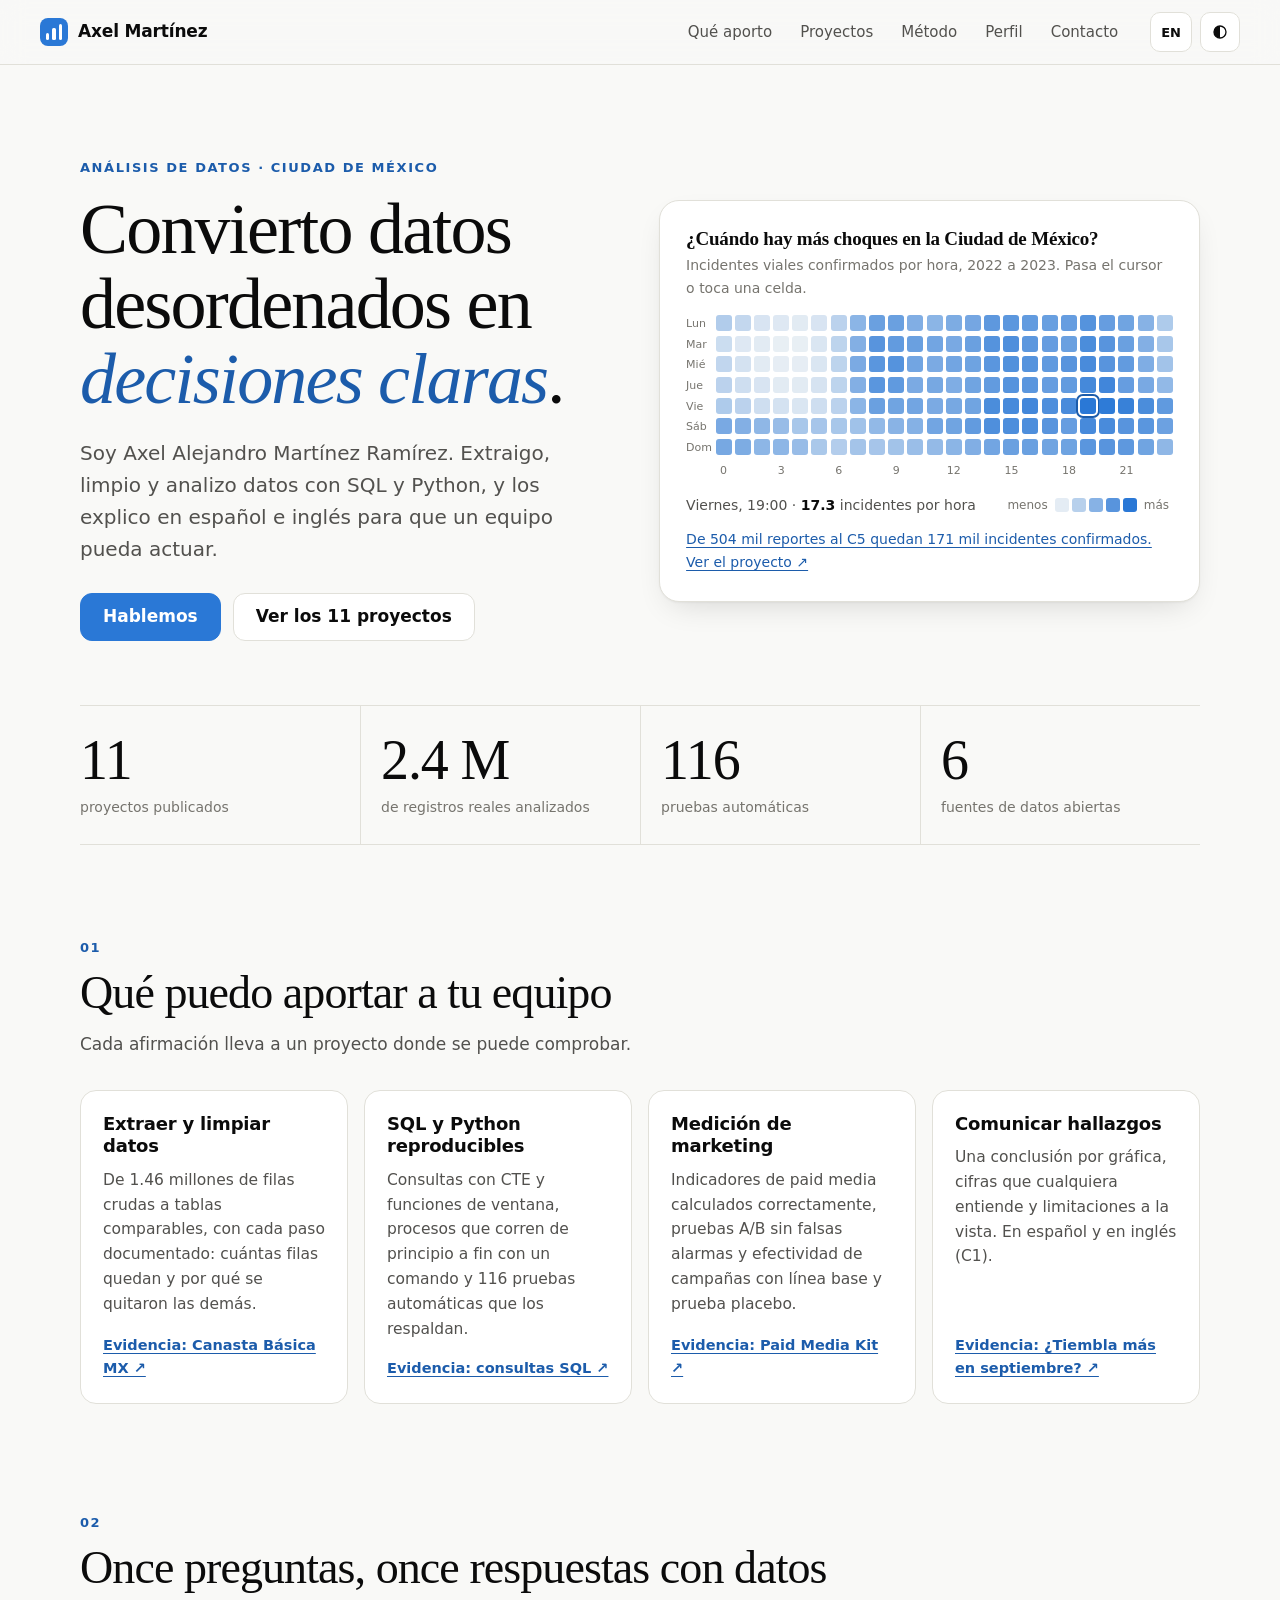
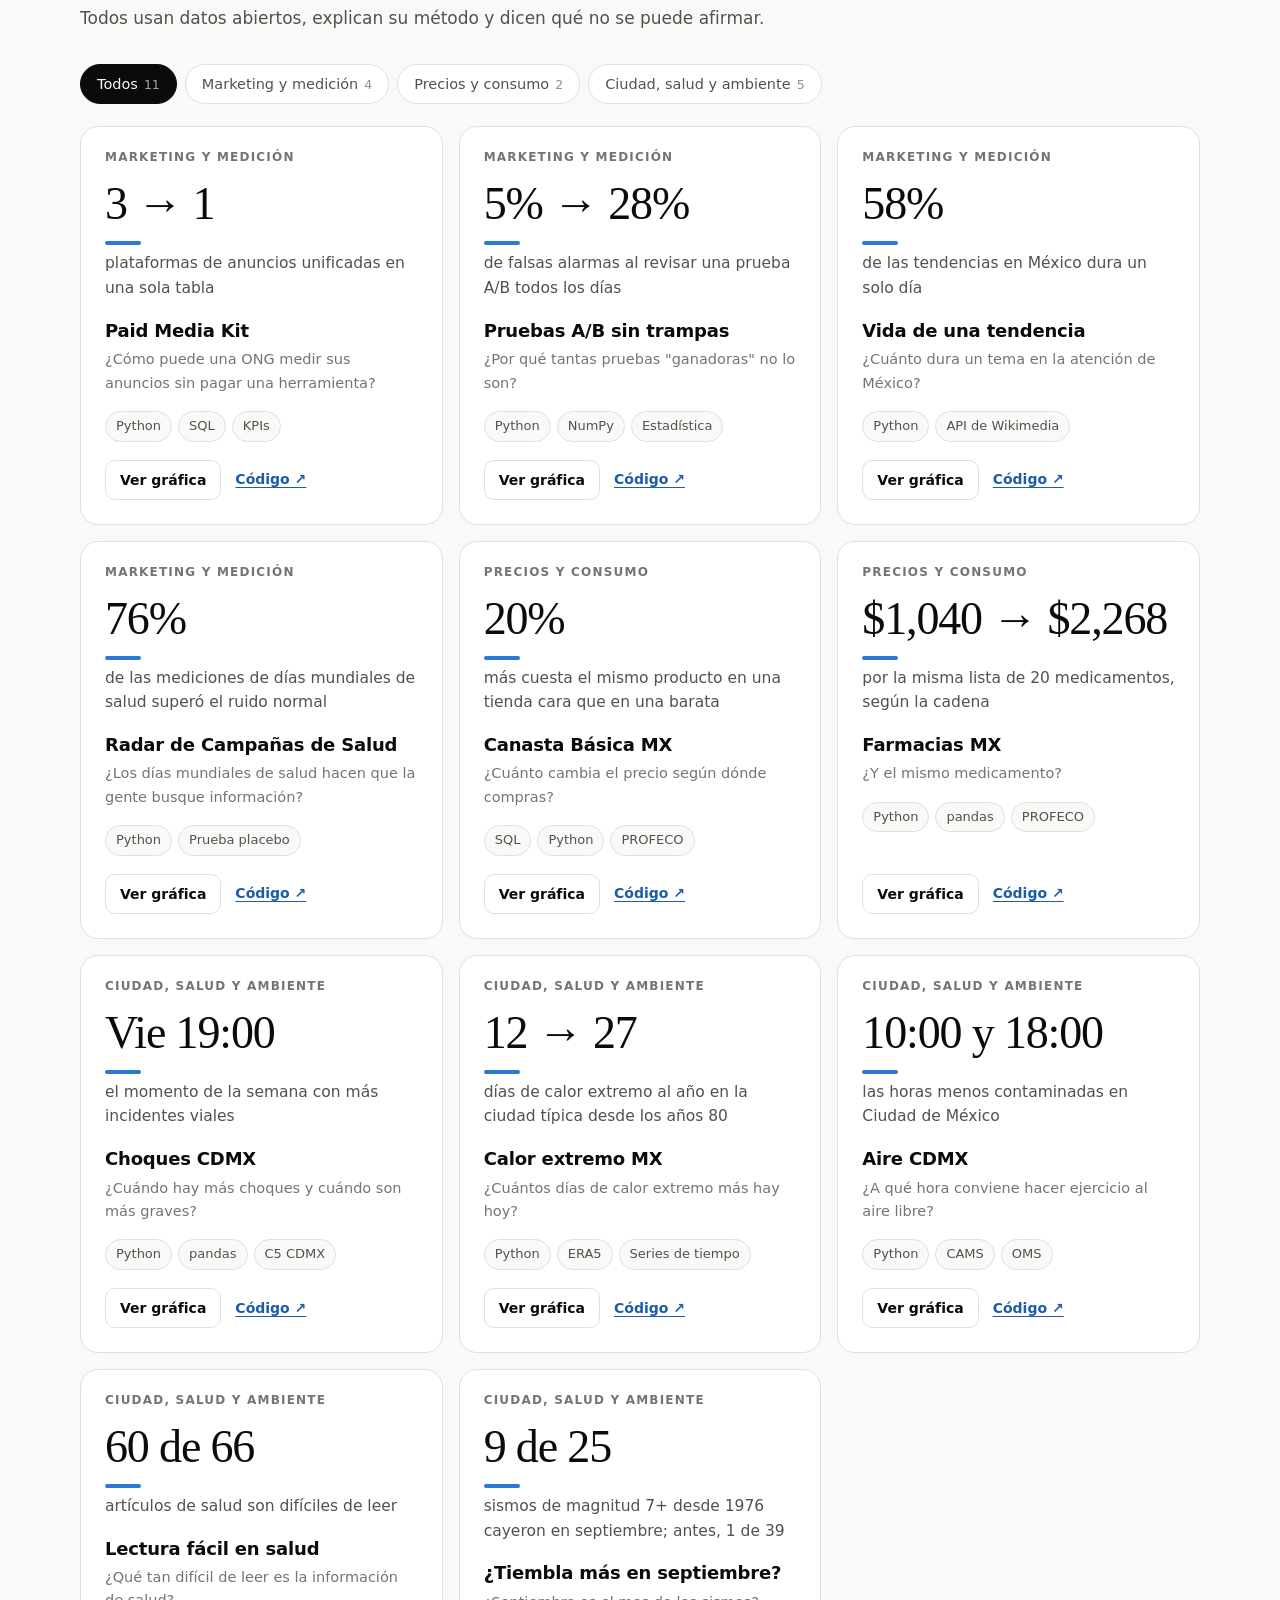
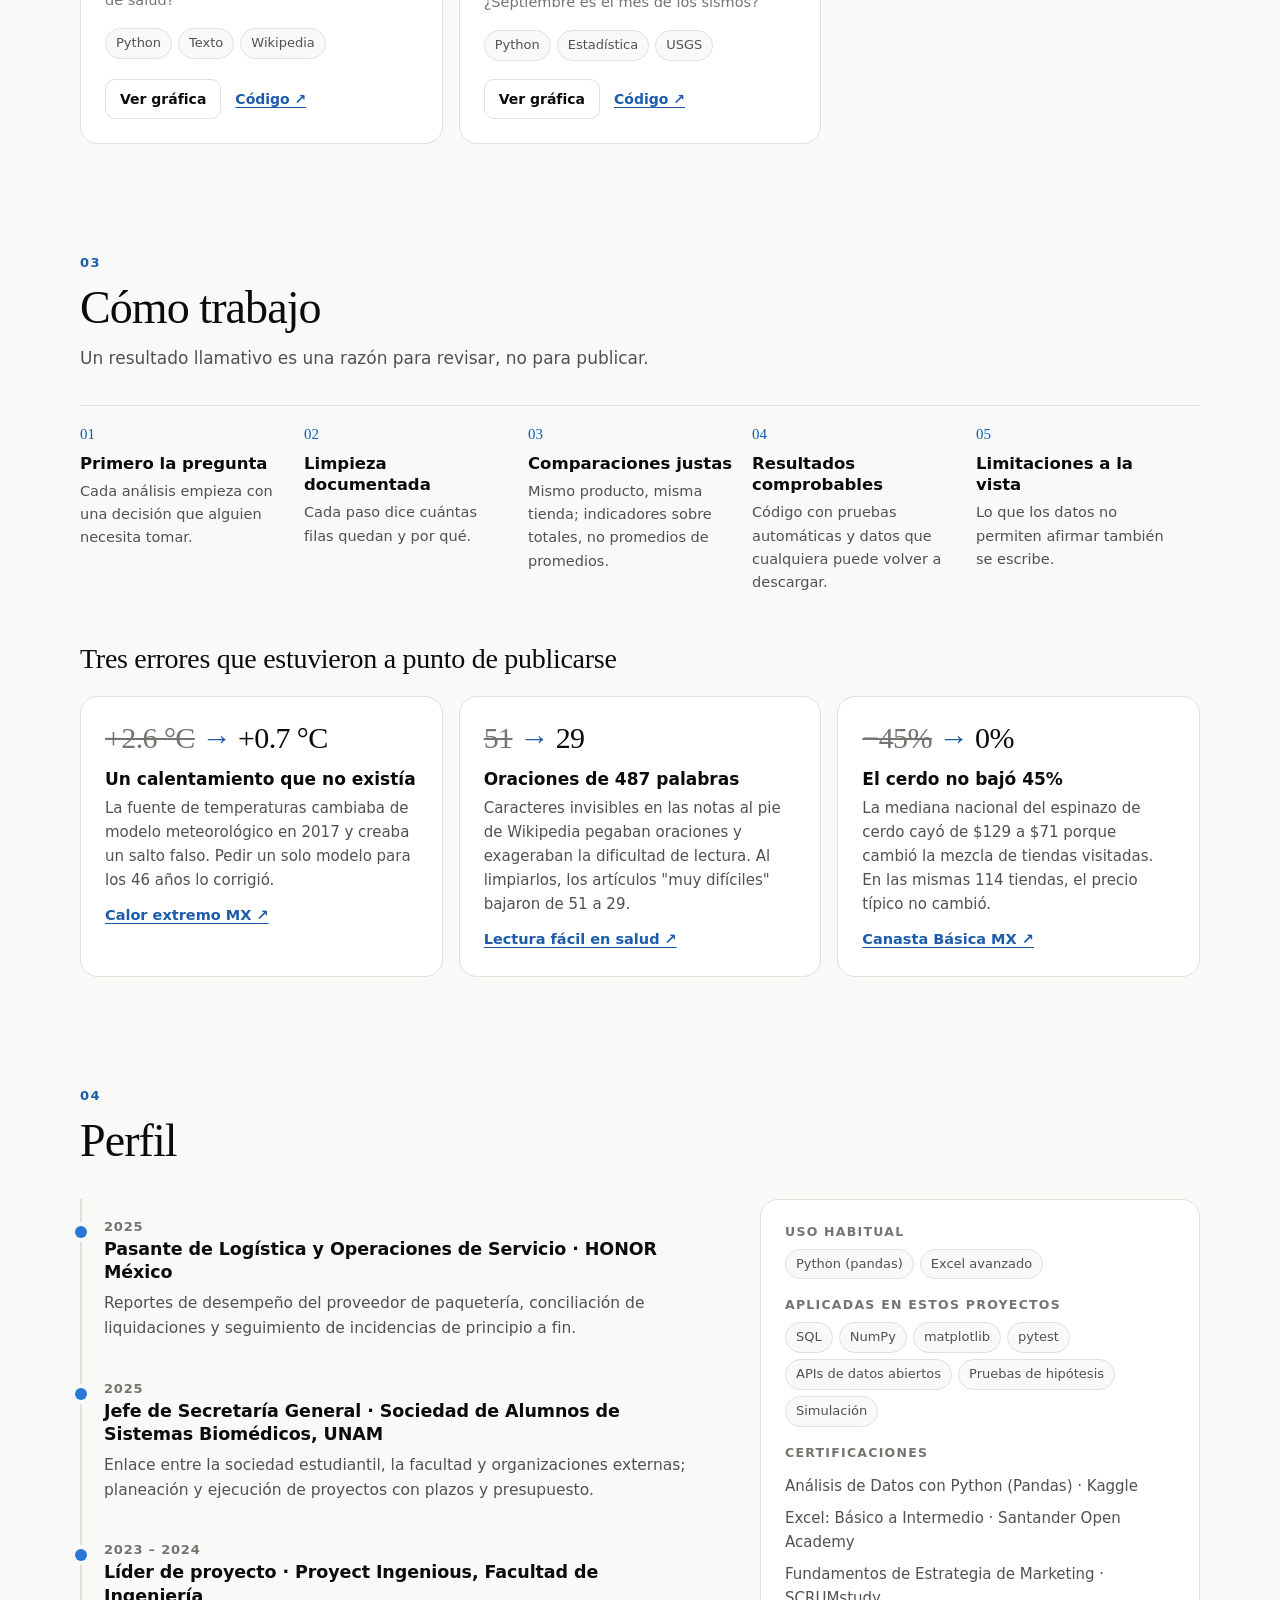
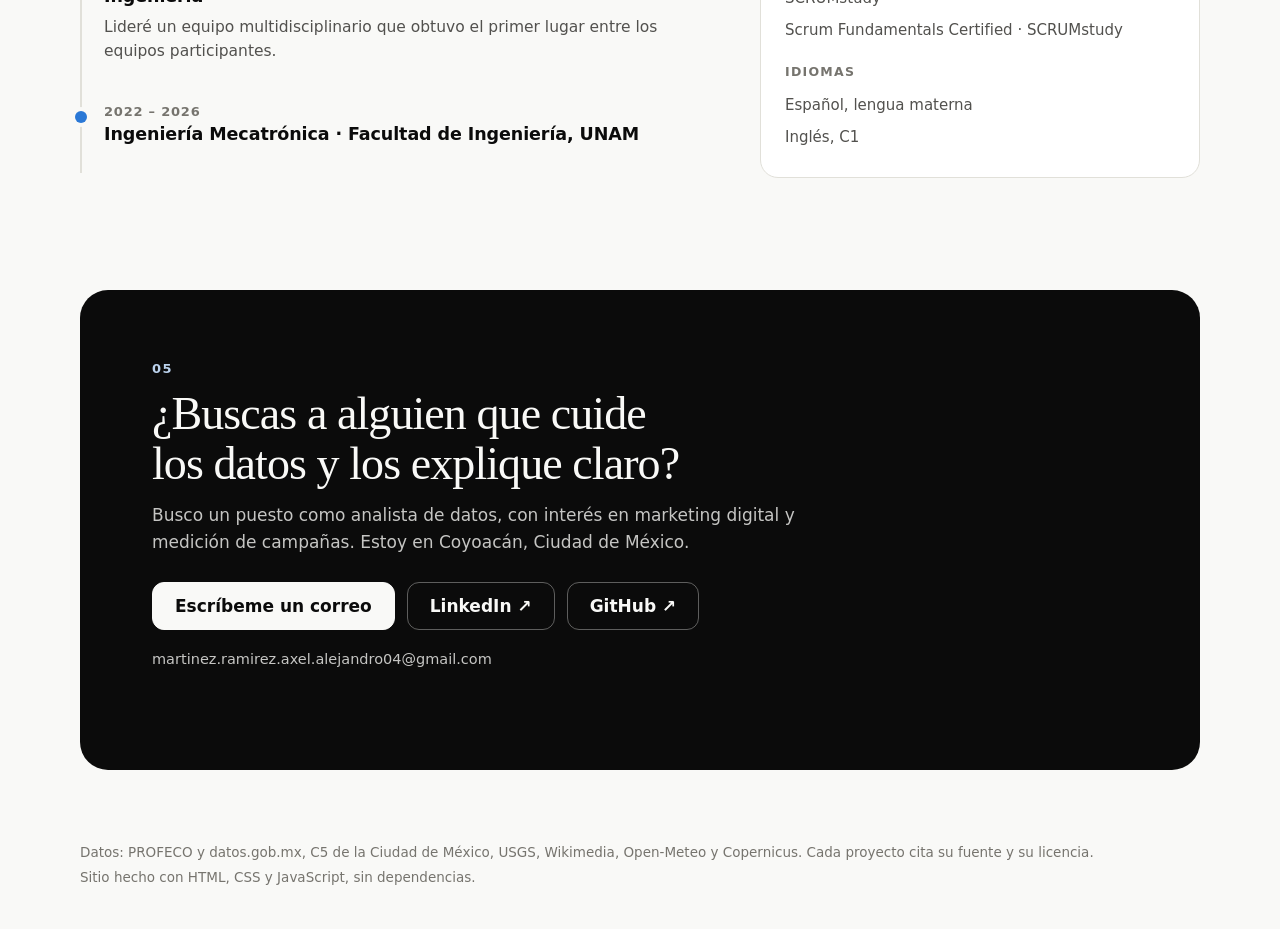
==== index.html @ 8e867c38 "Add portfolio website Co-Authored-By: Claude Fable 5.2 <noreply@anthropic.com>" ====
<!doctype html>
<html lang="es">
<head>
  <meta charset="utf-8">
  <meta name="viewport" content="width=device-width, initial-scale=1">
  <title>Axel Martínez · Análisis de datos</title>
  <meta name="description" content="Portafolio de Axel Alejandro Martínez Ramírez: 11 proyectos de análisis de datos con datos abiertos de México. SQL, Python, medición de marketing y visualización.">
  <meta property="og:title" content="Axel Martínez · Análisis de datos">
  <meta property="og:description" content="11 proyectos con datos abiertos de México: precios, salud, ciudad y marketing.">
  <meta property="og:type" content="website">
  <meta name="theme-color" content="#fcfcfb" media="(prefers-color-scheme: light)">
  <meta name="theme-color" content="#0d0d0d" media="(prefers-color-scheme: dark)">
  <link rel="icon" href="data:image/svg+xml,%3Csvg xmlns='http://www.w3.org/2000/svg' viewBox='0 0 32 32'%3E%3Crect width='32' height='32' rx='7' fill='%232a78d6'/%3E%3Crect x='7' y='17' width='4' height='8' rx='1' fill='white'/%3E%3Crect x='14' y='11' width='4' height='14' rx='1' fill='white'/%3E%3Crect x='21' y='7' width='4' height='18' rx='1' fill='white'/%3E%3C/svg%3E">
  <link rel="stylesheet" href="styles.css">
</head>
<body>
  <a class="skip" href="#proyectos" data-i18n="skip">Saltar a los proyectos</a>

  <header class="top">
    <a class="brand" href="#inicio" aria-label="Inicio">
      <span class="brand-mark" aria-hidden="true"><i></i><i></i><i></i></span>
      <span>Axel Martínez</span>
    </a>
    <nav class="nav" aria-label="Secciones">
      <a href="#aporte" data-i18n="nav.value">Qué aporto</a>
      <a href="#proyectos" data-i18n="nav.projects">Proyectos</a>
      <a href="#metodo" data-i18n="nav.method">Método</a>
      <a href="#perfil" data-i18n="nav.profile">Perfil</a>
      <a href="#contacto" data-i18n="nav.contact">Contacto</a>
    </nav>
    <div class="controls">
      <button class="control" id="lang" type="button" aria-label="Switch to English">EN</button>
      <button class="control" id="theme" type="button" aria-label="Cambiar entre tema claro y oscuro">
        <svg viewBox="0 0 24 24" width="16" height="16" aria-hidden="true"><circle cx="12" cy="12" r="9" fill="none" stroke="currentColor" stroke-width="2"/><path d="M12 3a9 9 0 0 0 0 18z" fill="currentColor"/></svg>
      </button>
    </div>
  </header>

  <main>
    <section class="hero" id="inicio">
      <div class="hero-text">
        <p class="eyebrow" data-i18n="hero.eyebrow">Análisis de datos · Ciudad de México</p>
        <h1 data-i18n="hero.title">Convierto datos desordenados en <em>decisiones claras</em>.</h1>
        <p class="lead" data-i18n="hero.lead">Soy Axel Alejandro Martínez Ramírez. Extraigo, limpio y analizo datos con SQL y Python, y los explico en español e inglés para que un equipo pueda actuar.</p>
        <div class="cta">
          <a class="btn primary" href="#contacto" data-i18n="hero.cta1">Hablemos</a>
          <a class="btn" href="#proyectos" data-i18n="hero.cta2">Ver los 11 proyectos</a>
        </div>
      </div>

      <figure class="heat" aria-labelledby="heat-title">
        <figcaption>
          <strong id="heat-title" data-i18n="heat.title">¿Cuándo hay más choques en la Ciudad de México?</strong>
          <span data-i18n="heat.subtitle">Incidentes viales confirmados por hora, 2022 a 2023. Pasa el cursor o toca una celda.</span>
        </figcaption>
        <div class="heat-grid" id="heat" role="img" aria-label="Mapa de calor de incidentes viales por hora y día de la semana. El máximo es el viernes a las 19:00, con 17.3 incidentes por hora; el mínimo, el martes a las 3:00, con 1.2."></div>
        <div class="heat-foot">
          <p class="heat-readout" id="heat-readout" aria-live="polite"></p>
          <div class="heat-legend" aria-hidden="true">
            <span data-i18n="heat.less">menos</span><i></i><i></i><i></i><i></i><i></i><span data-i18n="heat.more">más</span>
          </div>
        </div>
        <a class="heat-link" href="https://github.com/martinezramirezaxelalejandro04-ui/choques-cdmx" data-i18n="heat.link">De 504 mil reportes al C5 quedan 171 mil incidentes confirmados. Ver el proyecto ↗</a>
      </figure>
    </section>

    <section class="stats" aria-label="Resumen en números">
      <div class="stat"><b data-count="11">11</b><span data-i18n="stats.projects">proyectos publicados</span></div>
      <div class="stat"><b data-count="2.4" data-decimals="1" data-suffix=" M">2.4 M</b><span data-i18n="stats.records">de registros reales analizados</span></div>
      <div class="stat"><b data-count="116">116</b><span data-i18n="stats.tests">pruebas automáticas</span></div>
      <div class="stat"><b data-count="6">6</b><span data-i18n="stats.sources">fuentes de datos abiertas</span></div>
    </section>

    <section class="block" id="aporte">
      <header class="block-head">
        <p class="eyebrow">01</p>
        <h2 data-i18n="value.title">Qué puedo aportar a tu equipo</h2>
        <p data-i18n="value.intro">Cada afirmación lleva a un proyecto donde se puede comprobar.</p>
      </header>
      <div class="value-grid">
        <article class="value">
          <h3 data-i18n="value.1.t">Extraer y limpiar datos</h3>
          <p data-i18n="value.1.p">De 1.46 millones de filas crudas a tablas comparables, con cada paso documentado: cuántas filas quedan y por qué se quitaron las demás.</p>
          <a href="https://github.com/martinezramirezaxelalejandro04-ui/canasta-basica-mx" data-i18n="value.1.a">Evidencia: Canasta Básica MX ↗</a>
        </article>
        <article class="value">
          <h3 data-i18n="value.2.t">SQL y Python reproducibles</h3>
          <p data-i18n="value.2.p">Consultas con CTE y funciones de ventana, procesos que corren de principio a fin con un comando y 116 pruebas automáticas que los respaldan.</p>
          <a href="https://github.com/martinezramirezaxelalejandro04-ui/canasta-basica-mx/tree/main/sql" data-i18n="value.2.a">Evidencia: consultas SQL ↗</a>
        </article>
        <article class="value">
          <h3 data-i18n="value.3.t">Medición de marketing</h3>
          <p data-i18n="value.3.p">Indicadores de paid media calculados correctamente, pruebas A/B sin falsas alarmas y efectividad de campañas con línea base y prueba placebo.</p>
          <a href="https://github.com/martinezramirezaxelalejandro04-ui/paid-media-kit" data-i18n="value.3.a">Evidencia: Paid Media Kit ↗</a>
        </article>
        <article class="value">
          <h3 data-i18n="value.4.t">Comunicar hallazgos</h3>
          <p data-i18n="value.4.p">Una conclusión por gráfica, cifras que cualquiera entiende y limitaciones a la vista. En español y en inglés (C1).</p>
          <a href="https://github.com/martinezramirezaxelalejandro04-ui/sismos-septiembre" data-i18n="value.4.a">Evidencia: ¿Tiembla más en septiembre? ↗</a>
        </article>
      </div>
    </section>

    <section class="block" id="proyectos">
      <header class="block-head">
        <p class="eyebrow">02</p>
        <h2 data-i18n="projects.title">Once preguntas, once respuestas con datos</h2>
        <p data-i18n="projects.intro">Todos usan datos abiertos, explican su método y dicen qué no se puede afirmar.</p>
      </header>
      <div class="chips" role="group" aria-label="Filtrar proyectos por tema" id="chips"></div>
      <div class="cards" id="cards" aria-live="polite"></div>
      <noscript><p>Activa JavaScript para ver los proyectos, o visítalos en <a href="https://github.com/martinezramirezaxelalejandro04-ui">GitHub</a>.</p></noscript>
    </section>

    <section class="block" id="metodo">
      <header class="block-head">
        <p class="eyebrow">03</p>
        <h2 data-i18n="method.title">Cómo trabajo</h2>
        <p data-i18n="method.intro">Un resultado llamativo es una razón para revisar, no para publicar.</p>
      </header>
      <ol class="principles">
        <li><h3 data-i18n="method.1.t">Primero la pregunta</h3><p data-i18n="method.1.p">Cada análisis empieza con una decisión que alguien necesita tomar.</p></li>
        <li><h3 data-i18n="method.2.t">Limpieza documentada</h3><p data-i18n="method.2.p">Cada paso dice cuántas filas quedan y por qué.</p></li>
        <li><h3 data-i18n="method.3.t">Comparaciones justas</h3><p data-i18n="method.3.p">Mismo producto, misma tienda; indicadores sobre totales, no promedios de promedios.</p></li>
        <li><h3 data-i18n="method.4.t">Resultados comprobables</h3><p data-i18n="method.4.p">Código con pruebas automáticas y datos que cualquiera puede volver a descargar.</p></li>
        <li><h3 data-i18n="method.5.t">Limitaciones a la vista</h3><p data-i18n="method.5.p">Lo que los datos no permiten afirmar también se escribe.</p></li>
      </ol>

      <h3 class="sub" data-i18n="errors.title">Tres errores que estuvieron a punto de publicarse</h3>
      <div class="errors">
        <article class="error">
          <p class="error-num"><s>+2.6 °C</s> <span aria-hidden="true">→</span> +0.7 °C</p>
          <h4 data-i18n="errors.1.t">Un calentamiento que no existía</h4>
          <p data-i18n="errors.1.p">La fuente de temperaturas cambiaba de modelo meteorológico en 2017 y creaba un salto falso. Pedir un solo modelo para los 46 años lo corrigió.</p>
          <a href="https://github.com/martinezramirezaxelalejandro04-ui/calor-extremo-mx" data-i18n="errors.1.a">Calor extremo MX ↗</a>
        </article>
        <article class="error">
          <p class="error-num"><s>51</s> <span aria-hidden="true">→</span> 29</p>
          <h4 data-i18n="errors.2.t">Oraciones de 487 palabras</h4>
          <p data-i18n="errors.2.p">Caracteres invisibles en las notas al pie de Wikipedia pegaban oraciones y exageraban la dificultad de lectura. Al limpiarlos, los artículos "muy difíciles" bajaron de 51 a 29.</p>
          <a href="https://github.com/martinezramirezaxelalejandro04-ui/lectura-facil-salud" data-i18n="errors.2.a">Lectura fácil en salud ↗</a>
        </article>
        <article class="error">
          <p class="error-num"><s>−45%</s> <span aria-hidden="true">→</span> 0%</p>
          <h4 data-i18n="errors.3.t">El cerdo no bajó 45%</h4>
          <p data-i18n="errors.3.p">La mediana nacional del espinazo de cerdo cayó de $129 a $71 porque cambió la mezcla de tiendas visitadas. En las mismas 114 tiendas, el precio típico no cambió.</p>
          <a href="https://github.com/martinezramirezaxelalejandro04-ui/canasta-basica-mx" data-i18n="errors.3.a">Canasta Básica MX ↗</a>
        </article>
      </div>
    </section>

    <section class="block" id="perfil">
      <header class="block-head">
        <p class="eyebrow">04</p>
        <h2 data-i18n="profile.title">Perfil</h2>
      </header>
      <div class="profile">
        <div class="timeline">
          <article>
            <p class="when">2025</p>
            <h3 data-i18n="profile.job.t">Pasante de Logística y Operaciones de Servicio · HONOR México</h3>
            <p data-i18n="profile.job.p">Reportes de desempeño del proveedor de paquetería, conciliación de liquidaciones y seguimiento de incidencias de principio a fin.</p>
          </article>
          <article>
            <p class="when">2025</p>
            <h3 data-i18n="profile.lead.t">Jefe de Secretaría General · Sociedad de Alumnos de Sistemas Biomédicos, UNAM</h3>
            <p data-i18n="profile.lead.p">Enlace entre la sociedad estudiantil, la facultad y organizaciones externas; planeación y ejecución de proyectos con plazos y presupuesto.</p>
          </article>
          <article>
            <p class="when">2023 – 2024</p>
            <h3 data-i18n="profile.proj.t">Líder de proyecto · Proyect Ingenious, Facultad de Ingeniería</h3>
            <p data-i18n="profile.proj.p">Lideré un equipo multidisciplinario que obtuvo el primer lugar entre los equipos participantes.</p>
          </article>
          <article>
            <p class="when">2022 – 2026</p>
            <h3 data-i18n="profile.edu.t">Ingeniería Mecatrónica · Facultad de Ingeniería, UNAM</h3>
          </article>
        </div>
        <aside class="skills">
          <h3 data-i18n="skills.daily">Uso habitual</h3>
          <ul class="tags"><li>Python (pandas)</li><li data-i18n="skills.excel">Excel avanzado</li></ul>
          <h3 data-i18n="skills.applied">Aplicadas en estos proyectos</h3>
          <ul class="tags"><li>SQL</li><li>NumPy</li><li>matplotlib</li><li>pytest</li><li data-i18n="skills.apis">APIs de datos abiertos</li><li data-i18n="skills.tests">Pruebas de hipótesis</li><li data-i18n="skills.sim">Simulación</li></ul>
          <h3 data-i18n="skills.certs">Certificaciones</h3>
          <ul class="plain">
            <li data-i18n="cert.1">Análisis de Datos con Python (Pandas) · Kaggle</li>
            <li data-i18n="cert.2">Excel: Básico a Intermedio · Santander Open Academy</li>
            <li data-i18n="cert.3">Fundamentos de Estrategia de Marketing · SCRUMstudy</li>
            <li data-i18n="cert.4">Scrum Fundamentals Certified · SCRUMstudy</li>
          </ul>
          <h3 data-i18n="skills.lang">Idiomas</h3>
          <ul class="plain"><li data-i18n="lang.es">Español, lengua materna</li><li data-i18n="lang.en">Inglés, C1</li></ul>
        </aside>
      </div>
    </section>

    <section class="contact" id="contacto">
      <p class="eyebrow">05</p>
      <h2 data-i18n="contact.title">¿Buscas a alguien que cuide los datos y los explique claro?</h2>
      <p data-i18n="contact.p">Busco un puesto como analista de datos, con interés en marketing digital y medición de campañas. Estoy en Coyoacán, Ciudad de México.</p>
      <div class="cta">
        <a class="btn primary" href="mailto:martinez.ramirez.axel.alejandro04@gmail.com" data-i18n="contact.email">Escríbeme un correo</a>
        <a class="btn" href="https://www.linkedin.com/in/mart%C3%ADnez-ram%C3%ADrez-axel-alejandro-5ba156251" rel="noopener">LinkedIn ↗</a>
        <a class="btn" href="https://github.com/martinezramirezaxelalejandro04-ui" rel="noopener">GitHub ↗</a>
      </div>
      <p class="contact-mail">martinez.ramirez.axel.alejandro04@gmail.com</p>
    </section>
  </main>

  <footer class="foot">
    <p data-i18n="foot.sources">Datos: PROFECO y datos.gob.mx, C5 de la Ciudad de México, USGS, Wikimedia, Open-Meteo y Copernicus. Cada proyecto cita su fuente y su licencia.</p>
    <p data-i18n="foot.made">Sitio hecho con HTML, CSS y JavaScript, sin dependencias.</p>
  </footer>

  <dialog class="viewer" id="viewer" aria-labelledby="viewer-title">
    <div class="viewer-head">
      <h3 id="viewer-title"></h3>
      <button class="control" id="viewer-close" type="button" aria-label="Cerrar">✕</button>
    </div>
    <div class="viewer-paper"><img id="viewer-img" alt=""></div>
    <a class="btn" id="viewer-link" href="#" rel="noopener"></a>
  </dialog>

  <script src="app.js"></script>
</body>
</html>
---- styles.css ----
/* ---------- Tokens ---------- */
:root {
  color-scheme: light;
  --bg: #f9f9f7;
  --surface: #ffffff;
  --ink: #0b0b0b;
  --ink-2: #52514e;
  --muted: #76746e;
  --line: #e1e0d9;
  --accent: #2a78d6;
  --accent-strong: #1c5cab;
  --on-accent: #ffffff;
  --paper: #fcfcfb;                 /* the charts are drawn on this colour */
  --shadow: 0 1px 2px rgba(11, 11, 11, .04), 0 12px 32px -12px rgba(11, 11, 11, .16);
  --serif: "Iowan Old Style", "Palatino Linotype", "Book Antiqua", Palatino, Georgia, serif;
  --sans: system-ui, -apple-system, "Segoe UI", Roboto, sans-serif;
  --wrap: 1120px;
  --gutter: clamp(16px, 4vw, 40px);
}
@media (prefers-color-scheme: dark) {
  :root:not([data-theme="light"]) {
    color-scheme: dark;
    --bg: #0d0d0d; --surface: #1a1a19; --ink: #f0efec; --ink-2: #c3c2b7; --muted: #9a988f;
    --line: #2c2c2a; --accent: #3987e5; --accent-strong: #6da7ec; --on-accent: #0b0b0b;
    --shadow: 0 1px 2px rgba(0, 0, 0, .4), 0 12px 32px -12px rgba(0, 0, 0, .7);
  }
}
:root[data-theme="dark"] {
  color-scheme: dark;
  --bg: #0d0d0d; --surface: #1a1a19; --ink: #f0efec; --ink-2: #c3c2b7; --muted: #9a988f;
  --line: #2c2c2a; --accent: #3987e5; --accent-strong: #6da7ec; --on-accent: #0b0b0b;
  --shadow: 0 1px 2px rgba(0, 0, 0, .4), 0 12px 32px -12px rgba(0, 0, 0, .7);
}

/* ---------- Base ---------- */
*, *::before, *::after { box-sizing: border-box; }
html { scroll-behavior: smooth; scroll-padding-top: 76px; }
body {
  margin: 0; background: var(--bg); color: var(--ink);
  font: 400 17px/1.6 var(--sans); -webkit-font-smoothing: antialiased;
  overflow-x: hidden;
}
h1, h2, h3, h4, p, ul, ol, figure { margin: 0; }
ul, ol { padding: 0; list-style: none; }
a { color: var(--accent-strong); text-underline-offset: 3px; }
a:hover { text-decoration-thickness: 2px; }
:focus-visible { outline: 3px solid var(--accent); outline-offset: 3px; border-radius: 6px; }
img { max-width: 100%; display: block; }
.skip {
  position: absolute; left: 16px; top: -60px; z-index: 20; padding: 10px 14px;
  background: var(--ink); color: var(--bg); border-radius: 8px; text-decoration: none;
}
.skip:focus { top: 12px; }

/* ---------- Header ---------- */
.top {
  position: sticky; top: 0; z-index: 10; display: flex; align-items: center; gap: 20px;
  padding: 12px var(--gutter);
  background: color-mix(in srgb, var(--bg) 86%, transparent);
  backdrop-filter: saturate(1.4) blur(12px); -webkit-backdrop-filter: saturate(1.4) blur(12px);
  border-bottom: 1px solid var(--line);
}
.brand {
  display: flex; align-items: center; gap: 10px; color: var(--ink); text-decoration: none;
  font-weight: 650; letter-spacing: -.01em; white-space: nowrap;
}
.brand-mark {
  display: inline-flex; align-items: flex-end; gap: 3px; width: 28px; height: 28px; padding: 6px;
  background: var(--accent); border-radius: 8px;
}
.brand-mark i { flex: 1; background: var(--on-accent); border-radius: 1.5px; }
.brand-mark i:nth-child(1) { height: 45%; }
.brand-mark i:nth-child(2) { height: 72%; }
.brand-mark i:nth-child(3) { height: 100%; }
.nav { display: flex; gap: 4px; margin-left: auto; }
.nav a {
  padding: 8px 12px; border-radius: 8px; color: var(--ink-2); text-decoration: none;
  font-size: 15px; white-space: nowrap;
}
.nav a:hover { background: var(--surface); color: var(--ink); }
.controls { display: flex; gap: 8px; }
.control {
  display: inline-grid; place-items: center; min-width: 40px; height: 40px; padding: 0 10px;
  background: var(--surface); color: var(--ink); border: 1px solid var(--line);
  border-radius: 10px; font: 600 13px var(--sans); cursor: pointer;
}
.control:hover { border-color: var(--muted); }

/* ---------- Layout helpers ---------- */
.hero, .stats, .block, .contact, .foot {
  width: min(var(--wrap), 100% - 2 * var(--gutter)); margin-inline: auto;
}
.eyebrow {
  font: 600 13px/1 var(--sans); letter-spacing: .12em; text-transform: uppercase;
  color: var(--accent-strong);
}
.btn {
  display: inline-flex; align-items: center; justify-content: center; min-height: 48px;
  padding: 0 22px; border-radius: 12px; border: 1px solid var(--line);
  background: var(--surface); color: var(--ink); font-weight: 600; text-decoration: none;
  transition: transform .15s ease, border-color .15s ease;
}
.btn:hover { border-color: var(--muted); transform: translateY(-1px); }
.btn.primary { background: var(--accent); border-color: var(--accent); color: var(--on-accent); }
.btn.primary:hover { background: var(--accent-strong); border-color: var(--accent-strong); }
.cta { display: flex; flex-wrap: wrap; gap: 12px; }

/* ---------- Hero ---------- */
.hero {
  display: grid; grid-template-columns: minmax(0, 1fr) minmax(0, 1.05fr); gap: clamp(28px, 5vw, 64px);
  align-items: center; padding-block: clamp(40px, 8vw, 96px) clamp(32px, 5vw, 56px);
}
.hero h1 {
  margin-block: 18px 20px; font: 500 clamp(40px, 6.2vw, 72px)/1.04 var(--serif);
  letter-spacing: -.025em; text-wrap: balance;
}
.hero h1 em { font-style: italic; color: var(--accent-strong); }
.lead { max-width: 34em; margin-bottom: 28px; font-size: clamp(17px, 1.6vw, 20px); color: var(--ink-2); }

.heat {
  padding: clamp(16px, 2.4vw, 26px); background: var(--surface); border: 1px solid var(--line);
  border-radius: 20px; box-shadow: var(--shadow);
}
.heat figcaption { display: grid; gap: 4px; margin-bottom: 16px; }
.heat figcaption strong { font: 600 19px/1.25 var(--serif); letter-spacing: -.01em; }
.heat figcaption span { font-size: 14px; color: var(--muted); }
.heat-grid {
  display: grid; grid-template-columns: 2.4em repeat(24, minmax(0, 1fr)); gap: 3px;
  font-size: 11px; color: var(--muted); touch-action: manipulation;
}
.heat-grid .label { display: grid; place-items: center start; }
.heat-grid .hour { display: grid; place-items: center; padding-top: 3px; }
.cell {
  aspect-ratio: 1; border-radius: 3px;
  background: color-mix(in srgb, var(--accent) var(--level), var(--bg));
  animation: cell-in .5s both; animation-delay: calc(var(--order) * 5ms);
}
.cell:hover, .cell.is-active { outline: 2px solid var(--ink); outline-offset: 1px; }
.cell.is-peak { box-shadow: 0 0 0 2px var(--surface), 0 0 0 4px var(--accent-strong); }
@keyframes cell-in { from { opacity: 0; transform: scale(.4); } }
.heat-foot { display: flex; align-items: center; justify-content: space-between; gap: 12px; margin-top: 14px; }
.heat-readout { font-size: 14px; color: var(--ink-2); min-height: 1.6em; }
.heat-readout b { color: var(--ink); font-variant-numeric: tabular-nums; }
.heat-legend { display: flex; align-items: center; gap: 3px; font-size: 12px; color: var(--muted); white-space: nowrap; }
.heat-legend span { margin-inline: 4px; }
.heat-legend i { width: 14px; height: 14px; border-radius: 3px; background: color-mix(in srgb, var(--accent) var(--level), var(--bg)); }
.heat-legend i:nth-of-type(1) { --level: 10%; }
.heat-legend i:nth-of-type(2) { --level: 32%; }
.heat-legend i:nth-of-type(3) { --level: 55%; }
.heat-legend i:nth-of-type(4) { --level: 78%; }
.heat-legend i:nth-of-type(5) { --level: 100%; }
.heat-link { display: inline-block; margin-top: 12px; font-size: 14px; }

/* ---------- Stats ---------- */
.stats {
  display: grid; grid-template-columns: repeat(4, minmax(0, 1fr));
  border-block: 1px solid var(--line); margin-block: 8px clamp(48px, 8vw, 96px);
}
.stat { padding: 26px 20px; border-left: 1px solid var(--line); }
.stat:first-child { border-left: 0; padding-left: 0; }
.stat b { display: block; font: 500 clamp(36px, 5vw, 56px)/1 var(--serif); letter-spacing: -.02em; }
.stat span { display: block; margin-top: 8px; font-size: 14px; color: var(--muted); }

/* ---------- Sections ---------- */
.block { padding-bottom: clamp(56px, 9vw, 112px); }
.block-head { max-width: 44em; margin-bottom: 32px; }
.block-head h2, .contact h2 {
  margin-block: 14px 12px; font: 500 clamp(30px, 4.2vw, 46px)/1.1 var(--serif);
  letter-spacing: -.02em; text-wrap: balance;
}
.block-head > p:last-child { color: var(--ink-2); }
.sub { margin-block: 48px 20px; font: 500 clamp(22px, 2.6vw, 28px)/1.2 var(--serif); letter-spacing: -.01em; }

.value-grid { display: grid; grid-template-columns: repeat(4, minmax(0, 1fr)); gap: 16px; }
.value {
  display: flex; flex-direction: column; gap: 10px; padding: 22px;
  background: var(--surface); border: 1px solid var(--line); border-radius: 16px;
}
.value h3 { font: 600 18px/1.25 var(--sans); letter-spacing: -.01em; }
.value p { color: var(--ink-2); font-size: 15.5px; }
.value a { margin-top: auto; padding-top: 6px; font-size: 14.5px; font-weight: 600; }

/* ---------- Projects ---------- */
.chips { display: flex; flex-wrap: wrap; gap: 8px; margin-bottom: 22px; }
.chip {
  min-height: 40px; padding: 0 16px; border-radius: 999px; border: 1px solid var(--line);
  background: var(--surface); color: var(--ink-2); font: 500 14.5px var(--sans); cursor: pointer;
}
.chip:hover { border-color: var(--muted); color: var(--ink); }
.chip[aria-pressed="true"] { background: var(--ink); border-color: var(--ink); color: var(--bg); }
.chip small { margin-left: 6px; opacity: .65; font-size: 12.5px; }

.cards { display: grid; grid-template-columns: repeat(3, minmax(0, 1fr)); gap: 16px; }
.card {
  display: flex; flex-direction: column; padding: 24px; min-width: 0;
  background: var(--surface); border: 1px solid var(--line); border-radius: 18px;
  transition: transform .18s ease, box-shadow .18s ease, border-color .18s ease;
}
.card:hover { transform: translateY(-3px); box-shadow: var(--shadow); border-color: transparent; }
.card-theme { font: 600 12px/1 var(--sans); letter-spacing: .1em; text-transform: uppercase; color: var(--muted); }
.card-figure {
  margin-block: 18px 6px; font: 500 clamp(34px, 3.6vw, 46px)/1 var(--serif); letter-spacing: -.025em;
  font-variant-numeric: tabular-nums; overflow-wrap: anywhere;
}
.card-figure::after { content: ""; display: block; width: 36px; height: 4px; margin-top: 14px; border-radius: 2px; background: var(--accent); }
.card-label { color: var(--ink-2); font-size: 15.5px; }
.card h3 { margin-block: 18px 6px; font: 600 18px/1.3 var(--sans); letter-spacing: -.01em; }
.card-question { color: var(--muted); font-size: 14.5px; }
.card .tags { margin-block: 16px 18px; }
.card-actions { display: flex; flex-wrap: wrap; align-items: center; gap: 14px; margin-top: auto; }
.card-actions button {
  min-height: 40px; padding: 0 14px; border-radius: 10px; border: 1px solid var(--line);
  background: transparent; color: var(--ink); font: 600 14px var(--sans); cursor: pointer;
}
.card-actions button:hover { border-color: var(--muted); }
.card-actions a { font-size: 14px; font-weight: 600; }
.tags { display: flex; flex-wrap: wrap; gap: 6px; }
.tags li {
  padding: 4px 10px; border-radius: 999px; background: var(--bg); border: 1px solid var(--line);
  font-size: 13px; color: var(--ink-2);
}

/* ---------- Method ---------- */
.principles { display: grid; grid-template-columns: repeat(5, minmax(0, 1fr)); gap: 0; counter-reset: step; border-top: 1px solid var(--line); }
.principles li { padding: 20px 18px 0 0; counter-increment: step; }
.principles li::before { content: "0" counter(step); display: block; margin-bottom: 10px; font: 500 15px var(--serif); color: var(--accent-strong); }
.principles h3 { font: 600 16.5px/1.3 var(--sans); margin-bottom: 6px; }
.principles p { font-size: 14.5px; color: var(--ink-2); }

.errors { display: grid; grid-template-columns: repeat(3, minmax(0, 1fr)); gap: 16px; }
.error { padding: 24px; border-radius: 18px; background: var(--surface); border: 1px solid var(--line); }
.error-num { font: 500 30px/1.1 var(--serif); letter-spacing: -.02em; font-variant-numeric: tabular-nums; }
.error-num s { color: var(--muted); text-decoration-thickness: 2px; }
.error-num span { color: var(--accent-strong); }
.error h4 { margin-block: 14px 6px; font: 600 17px/1.3 var(--sans); }
.error p:not(.error-num) { font-size: 15px; color: var(--ink-2); }
.error a { display: inline-block; margin-top: 12px; font-size: 14.5px; font-weight: 600; }

/* ---------- Profile ---------- */
.profile { display: grid; grid-template-columns: minmax(0, 1.4fr) minmax(0, 1fr); gap: clamp(28px, 5vw, 64px); }
.timeline article { padding: 20px 0 20px 22px; border-left: 2px solid var(--line); position: relative; }
.timeline article::before {
  content: ""; position: absolute; left: -7px; top: 27px; width: 12px; height: 12px; border-radius: 50%;
  background: var(--accent); box-shadow: 0 0 0 4px var(--bg);
}
.when { font: 600 13px var(--sans); letter-spacing: .06em; color: var(--muted); }
.timeline h3 { margin-block: 4px 6px; font: 600 17.5px/1.35 var(--sans); letter-spacing: -.005em; }
.timeline p:not(.when) { color: var(--ink-2); font-size: 15.5px; }
.skills { padding: 24px; border-radius: 18px; background: var(--surface); border: 1px solid var(--line); align-self: start; }
.skills h3 { margin-block: 18px 10px; font: 600 12.5px var(--sans); letter-spacing: .1em; text-transform: uppercase; color: var(--muted); }
.skills h3:first-child { margin-top: 0; }
.plain li { padding-block: 4px; font-size: 15px; color: var(--ink-2); }

/* ---------- Contact ---------- */
.contact {
  margin-bottom: clamp(40px, 6vw, 72px); padding: clamp(28px, 6vw, 72px);
  border-radius: 28px; background: var(--ink); color: var(--bg);
}
.contact .eyebrow { color: color-mix(in srgb, var(--bg) 70%, var(--accent)); }
.contact h2 { max-width: 18em; }
.contact > p:not(.eyebrow) { max-width: 38em; margin-bottom: 26px; color: color-mix(in srgb, var(--bg) 78%, var(--ink)); }
.contact .btn { background: transparent; color: var(--bg); border-color: color-mix(in srgb, var(--bg) 35%, transparent); }
.contact .btn:hover { border-color: var(--bg); }
.contact .btn.primary { background: var(--bg); color: var(--ink); border-color: var(--bg); }
.contact-mail { margin-top: 18px; font-size: 14.5px; overflow-wrap: anywhere; }

.foot { padding-bottom: 40px; font-size: 13.5px; color: var(--muted); display: grid; gap: 4px; }

/* ---------- Chart viewer ---------- */
.viewer {
  width: min(920px, 100% - 24px); padding: 20px; border: 1px solid var(--line); border-radius: 20px;
  background: var(--surface); color: var(--ink); box-shadow: var(--shadow);
}
.viewer::backdrop { background: rgba(11, 11, 11, .55); backdrop-filter: blur(3px); }
.viewer-head { display: flex; align-items: center; justify-content: space-between; gap: 12px; margin-bottom: 14px; }
.viewer-head h3 { font: 600 18px/1.3 var(--sans); }
.viewer-paper { background: var(--paper); border-radius: 12px; overflow: hidden; margin-bottom: 14px; }
.viewer-paper img { width: 100%; height: auto; max-height: 70vh; object-fit: contain; }

/* ---------- Reveal on scroll ---------- */
.reveal { opacity: 0; transform: translateY(14px); transition: opacity .6s ease, transform .6s ease; }
.reveal.is-in { opacity: 1; transform: none; }

/* ---------- Responsive ---------- */
@media (max-width: 1020px) {
  .cards { grid-template-columns: repeat(2, minmax(0, 1fr)); }
  .value-grid { grid-template-columns: repeat(2, minmax(0, 1fr)); }
  .principles { grid-template-columns: repeat(2, minmax(0, 1fr)); }
  .principles li { padding-bottom: 8px; }
}
@media (max-width: 860px) {
  .hero { grid-template-columns: 1fr; }
  .nav { display: none; }
  .controls { margin-left: auto; }
  .profile { grid-template-columns: 1fr; }
  .errors { grid-template-columns: 1fr; }
  .stats { grid-template-columns: repeat(2, minmax(0, 1fr)); }
  .stat { padding: 20px 16px; }
  .stat:nth-child(odd) { border-left: 0; padding-left: 0; }
  .stat:nth-child(n + 3) { border-top: 1px solid var(--line); }
}
@media (max-width: 600px) {
  body { font-size: 16px; }
  .cards, .value-grid, .principles { grid-template-columns: 1fr; }
  .heat-grid { gap: 2px; font-size: 9.5px; grid-template-columns: 2.2em repeat(24, minmax(0, 1fr)); }
  .cell { border-radius: 2px; }
  .heat-foot { flex-direction: column; align-items: flex-start; }
  .btn { width: 100%; }
}
@media (prefers-reduced-motion: reduce) {
  html { scroll-behavior: auto; }
  .cell { animation: none; }
  .reveal { opacity: 1; transform: none; transition: none; }
  .btn, .card { transition: none; }
}
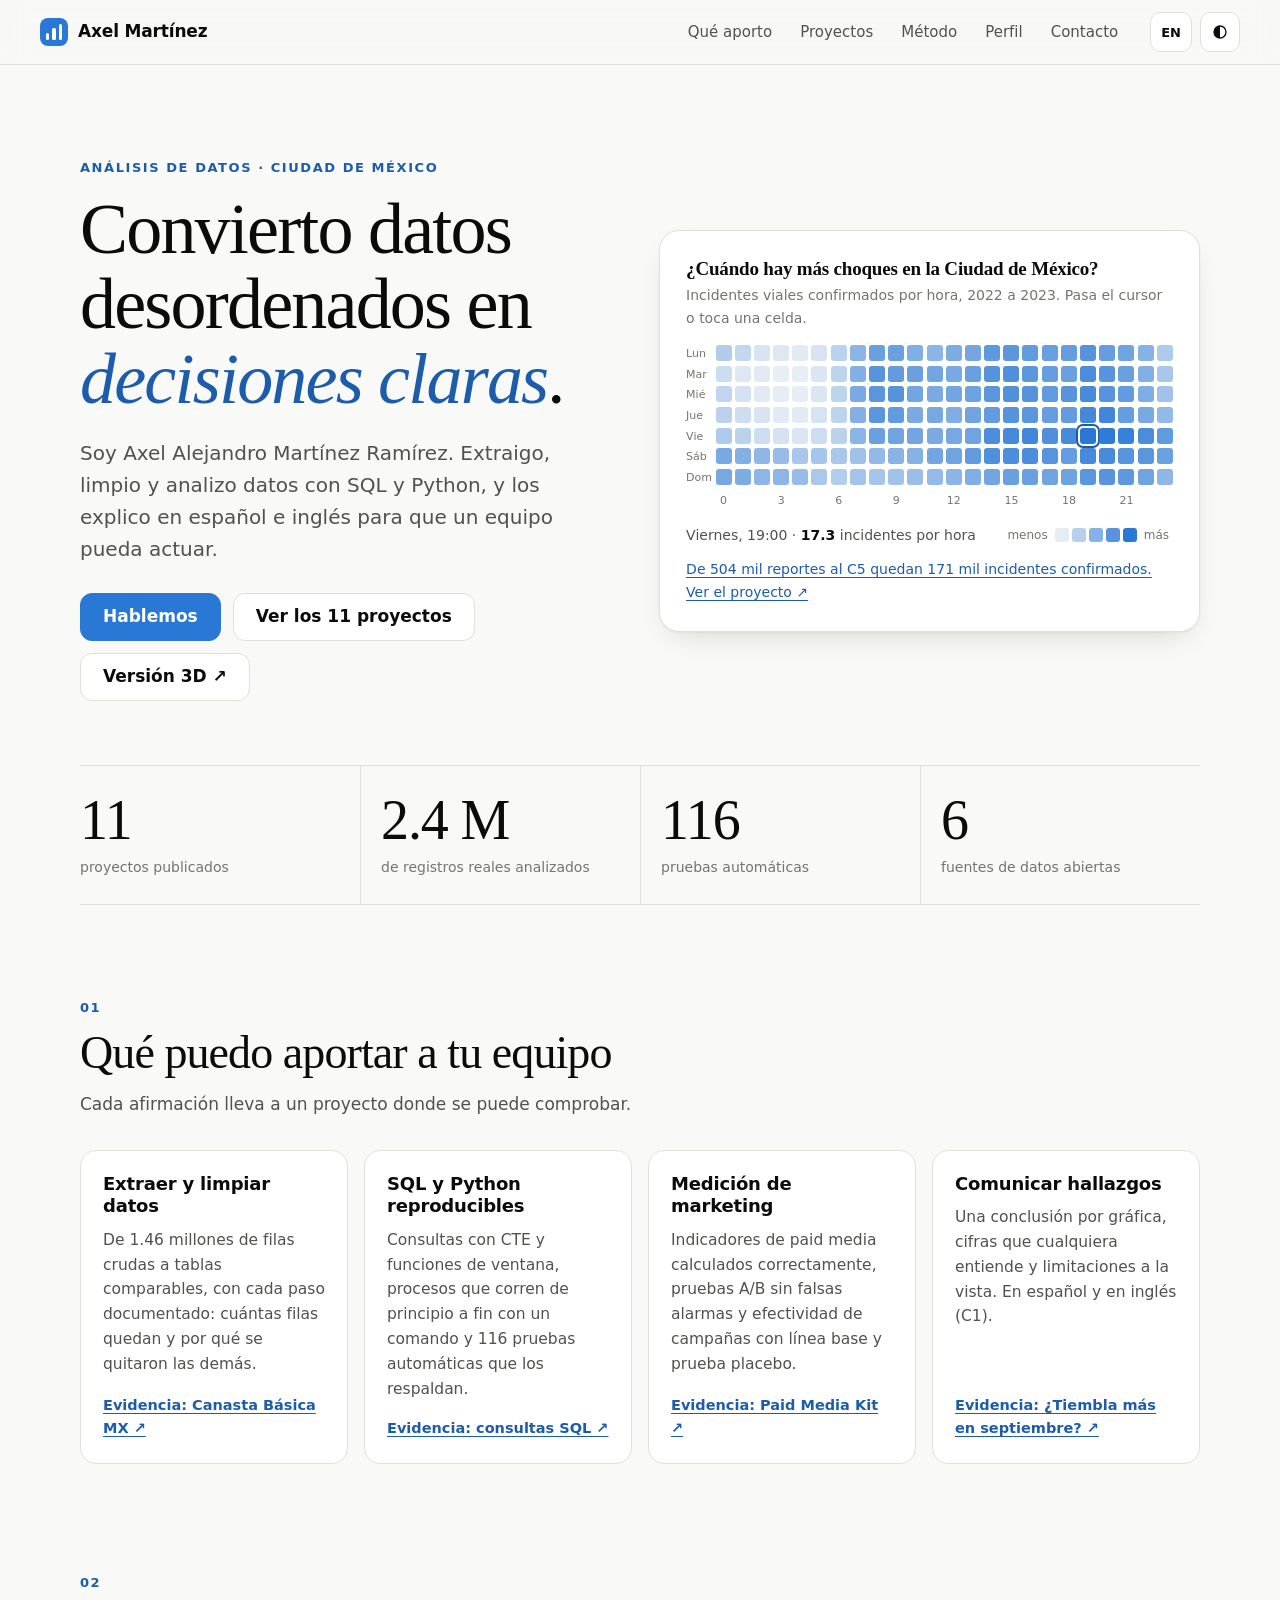
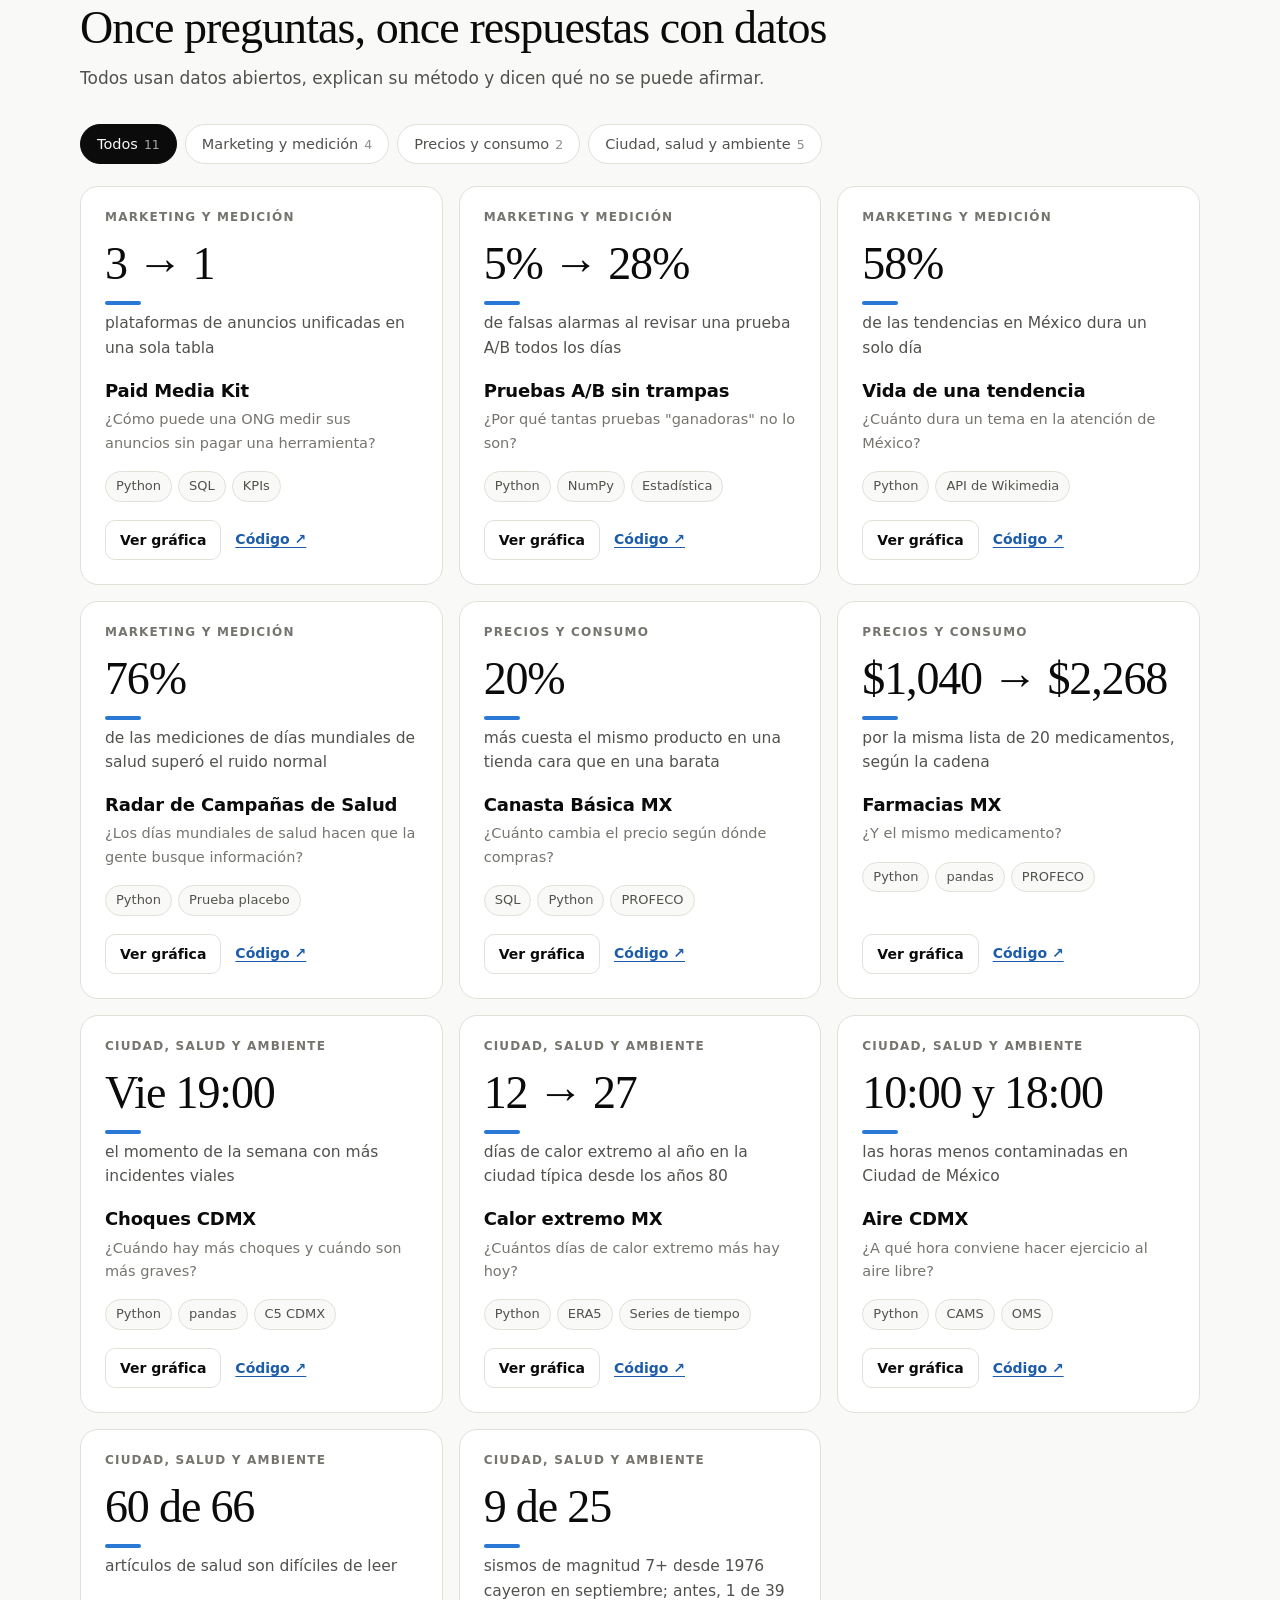
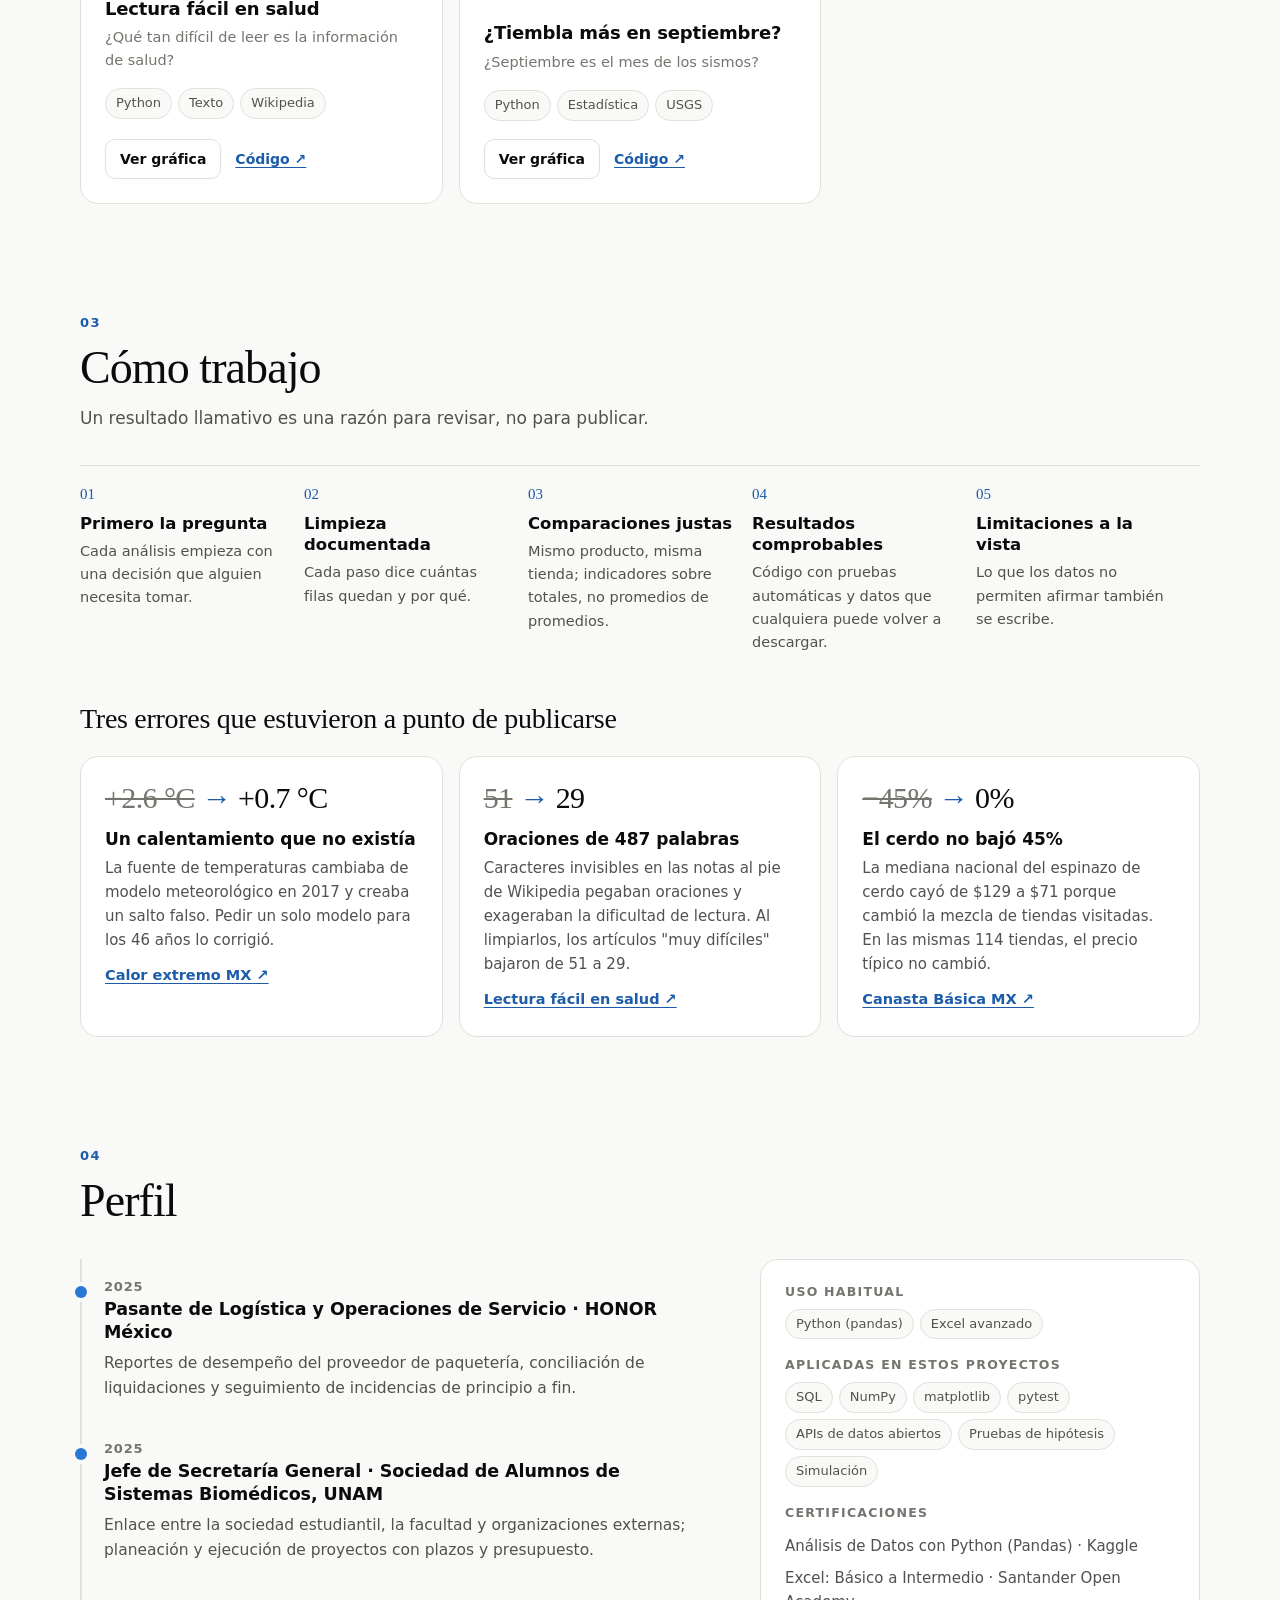
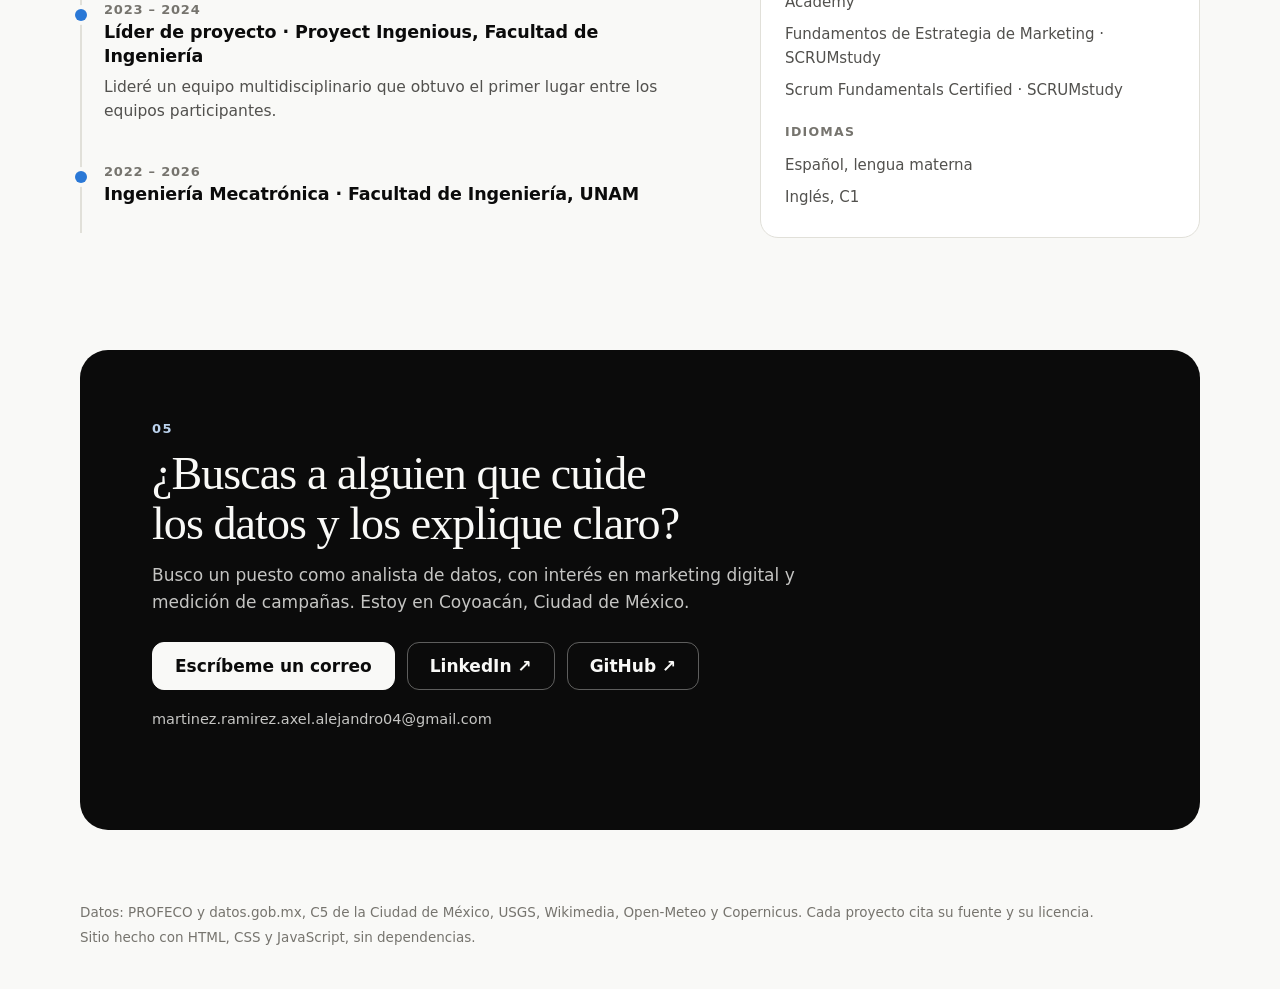
==== commit 0c74934a: "Link the 3D skyline version from the hero Co-Authored-By: Claude Sonnet 5.5 <noreply@anthropic.com>" ====
--- a/index.html
+++ b/index.html
@@ -45,6 +45,7 @@
         <div class="cta">
           <a class="btn primary" href="#contacto" data-i18n="hero.cta1">Hablemos</a>
           <a class="btn" href="#proyectos" data-i18n="hero.cta2">Ver los 11 proyectos</a>
+          <a class="btn" href="skyline/" data-i18n="hero.cta3">Versión 3D ↗</a>
         </div>
       </div>
 
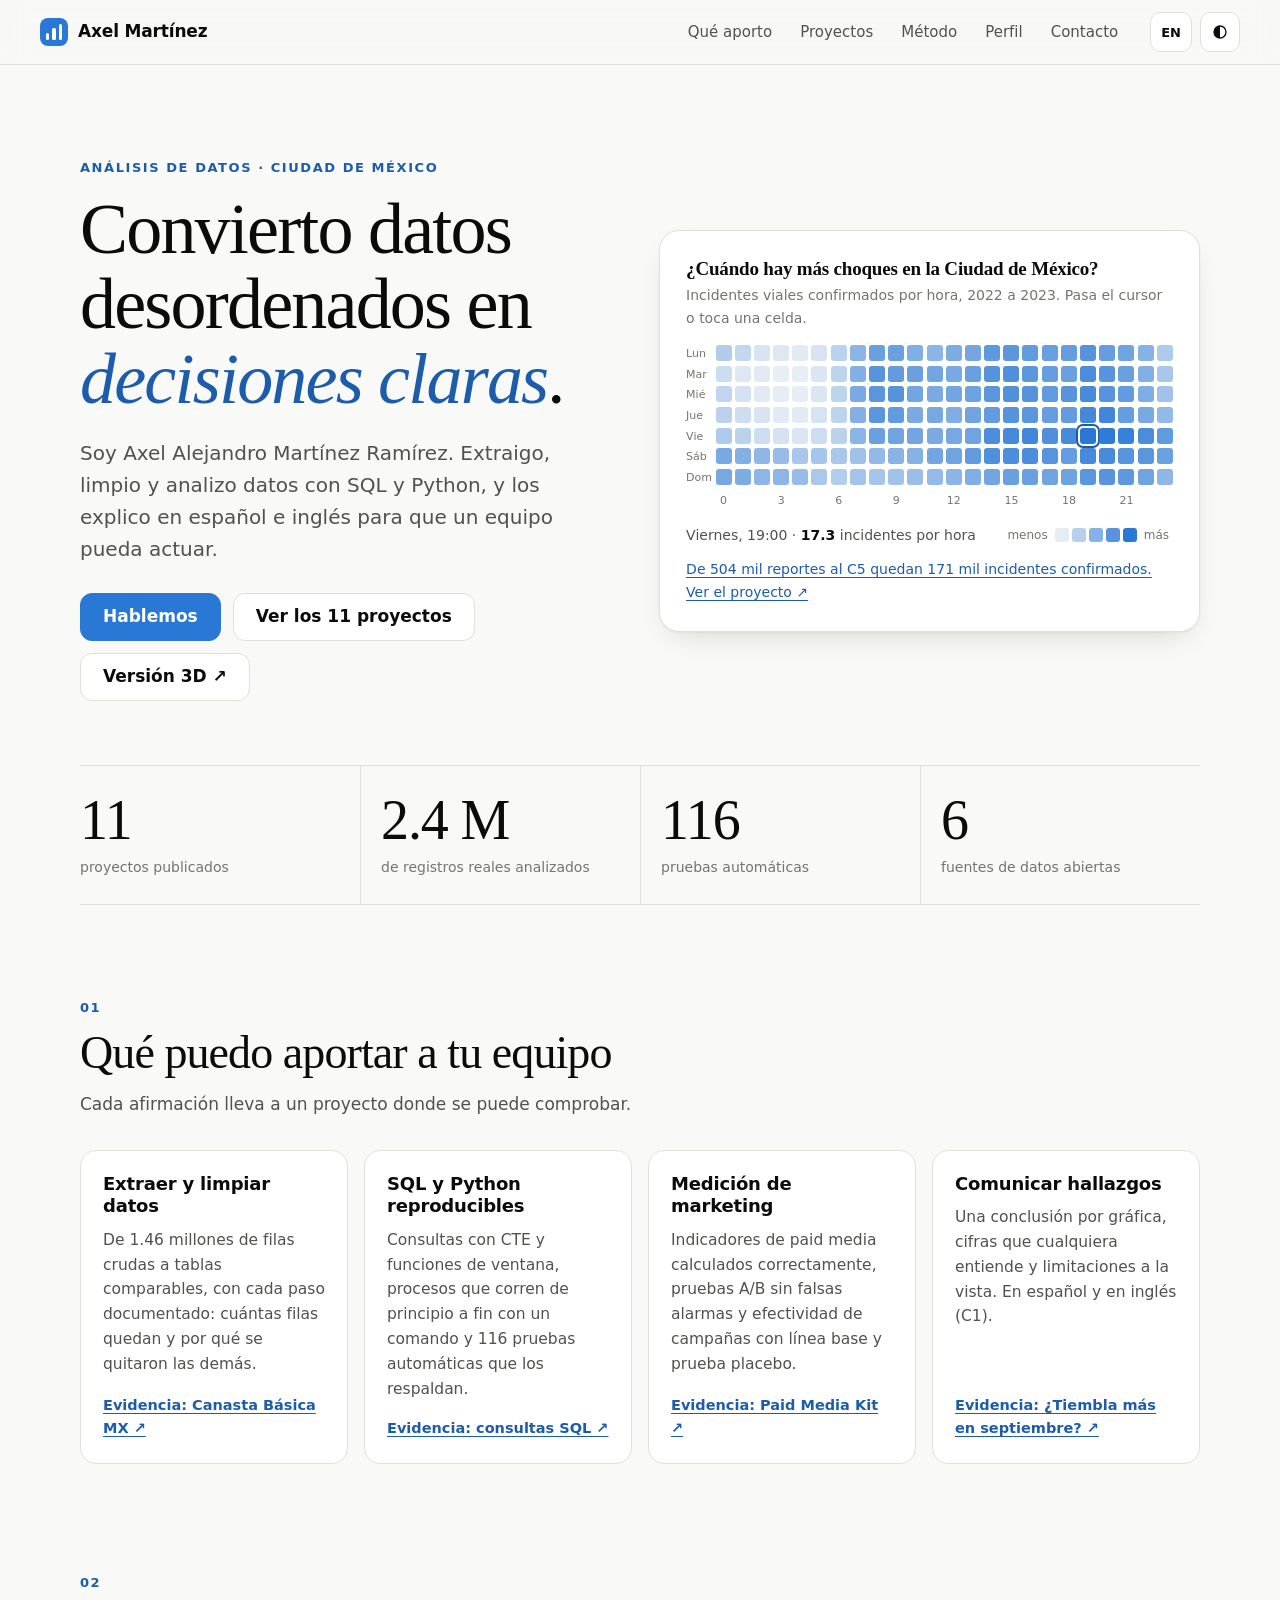
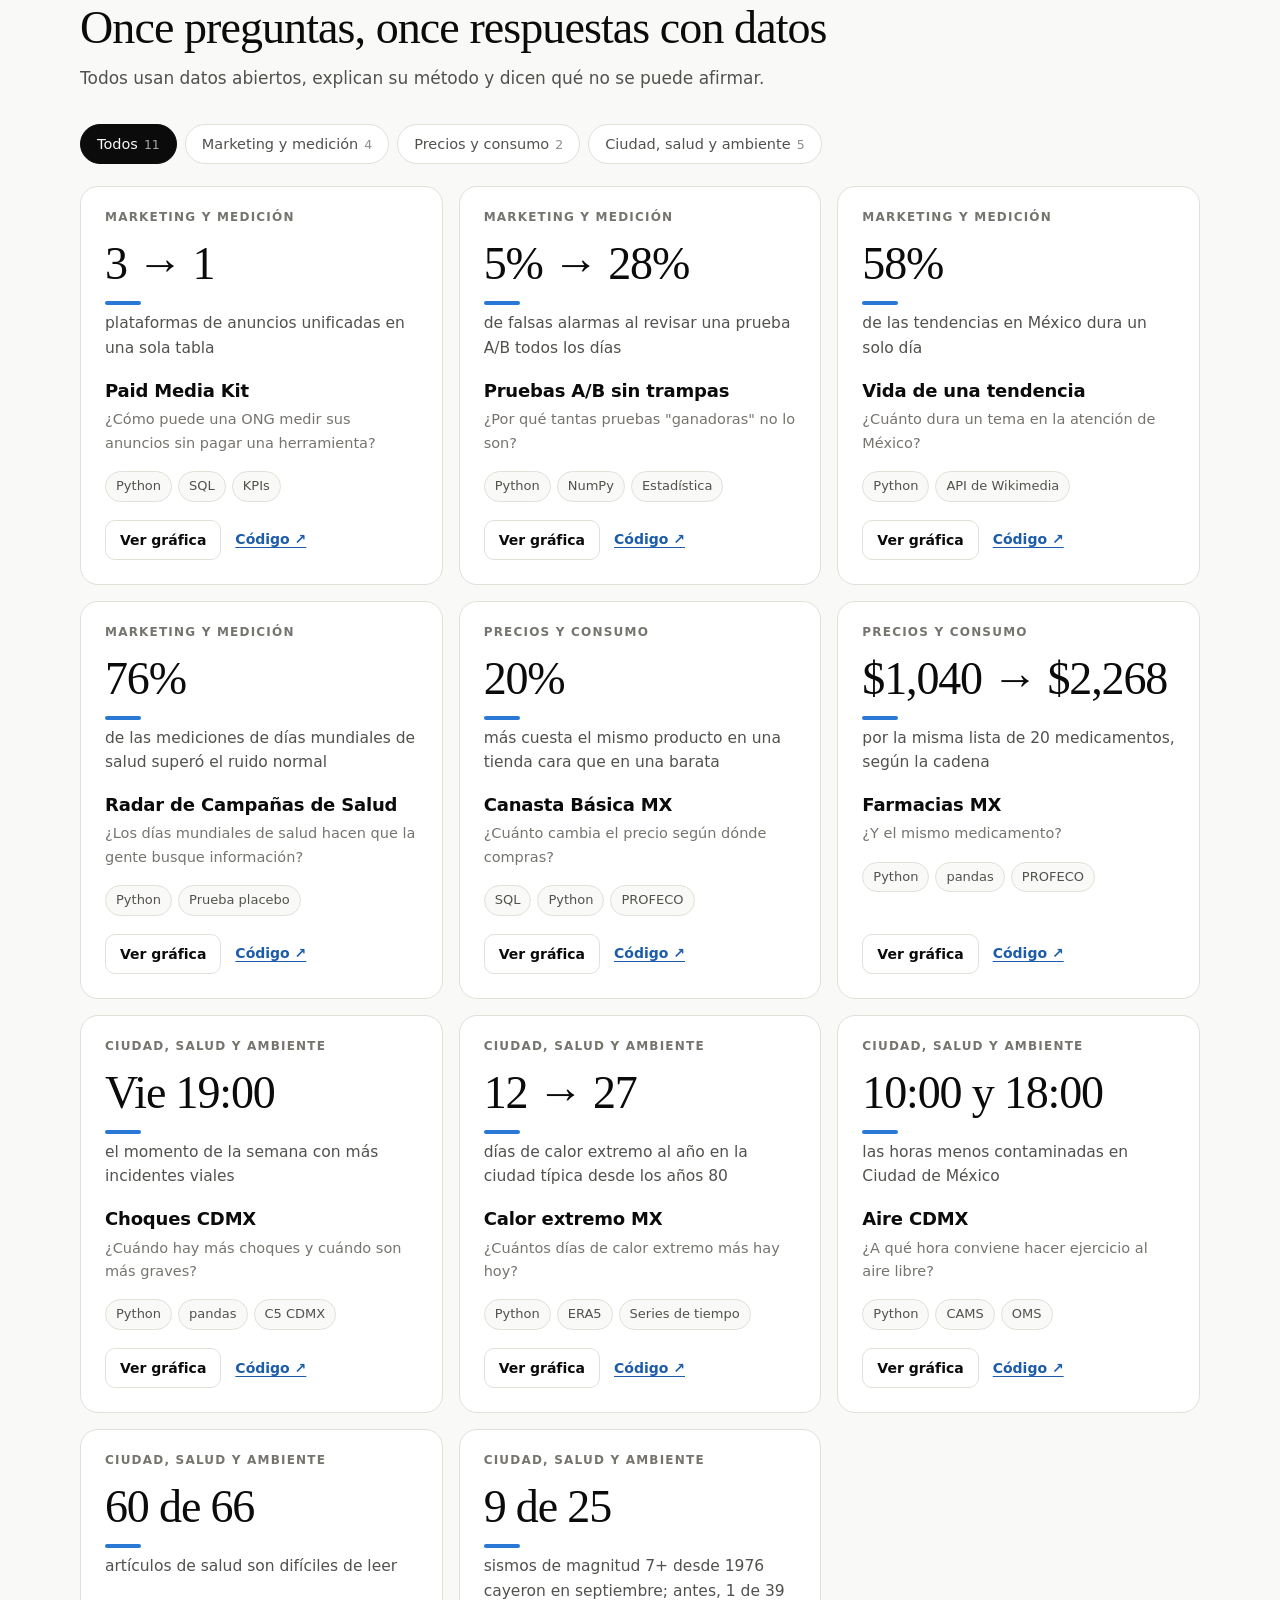
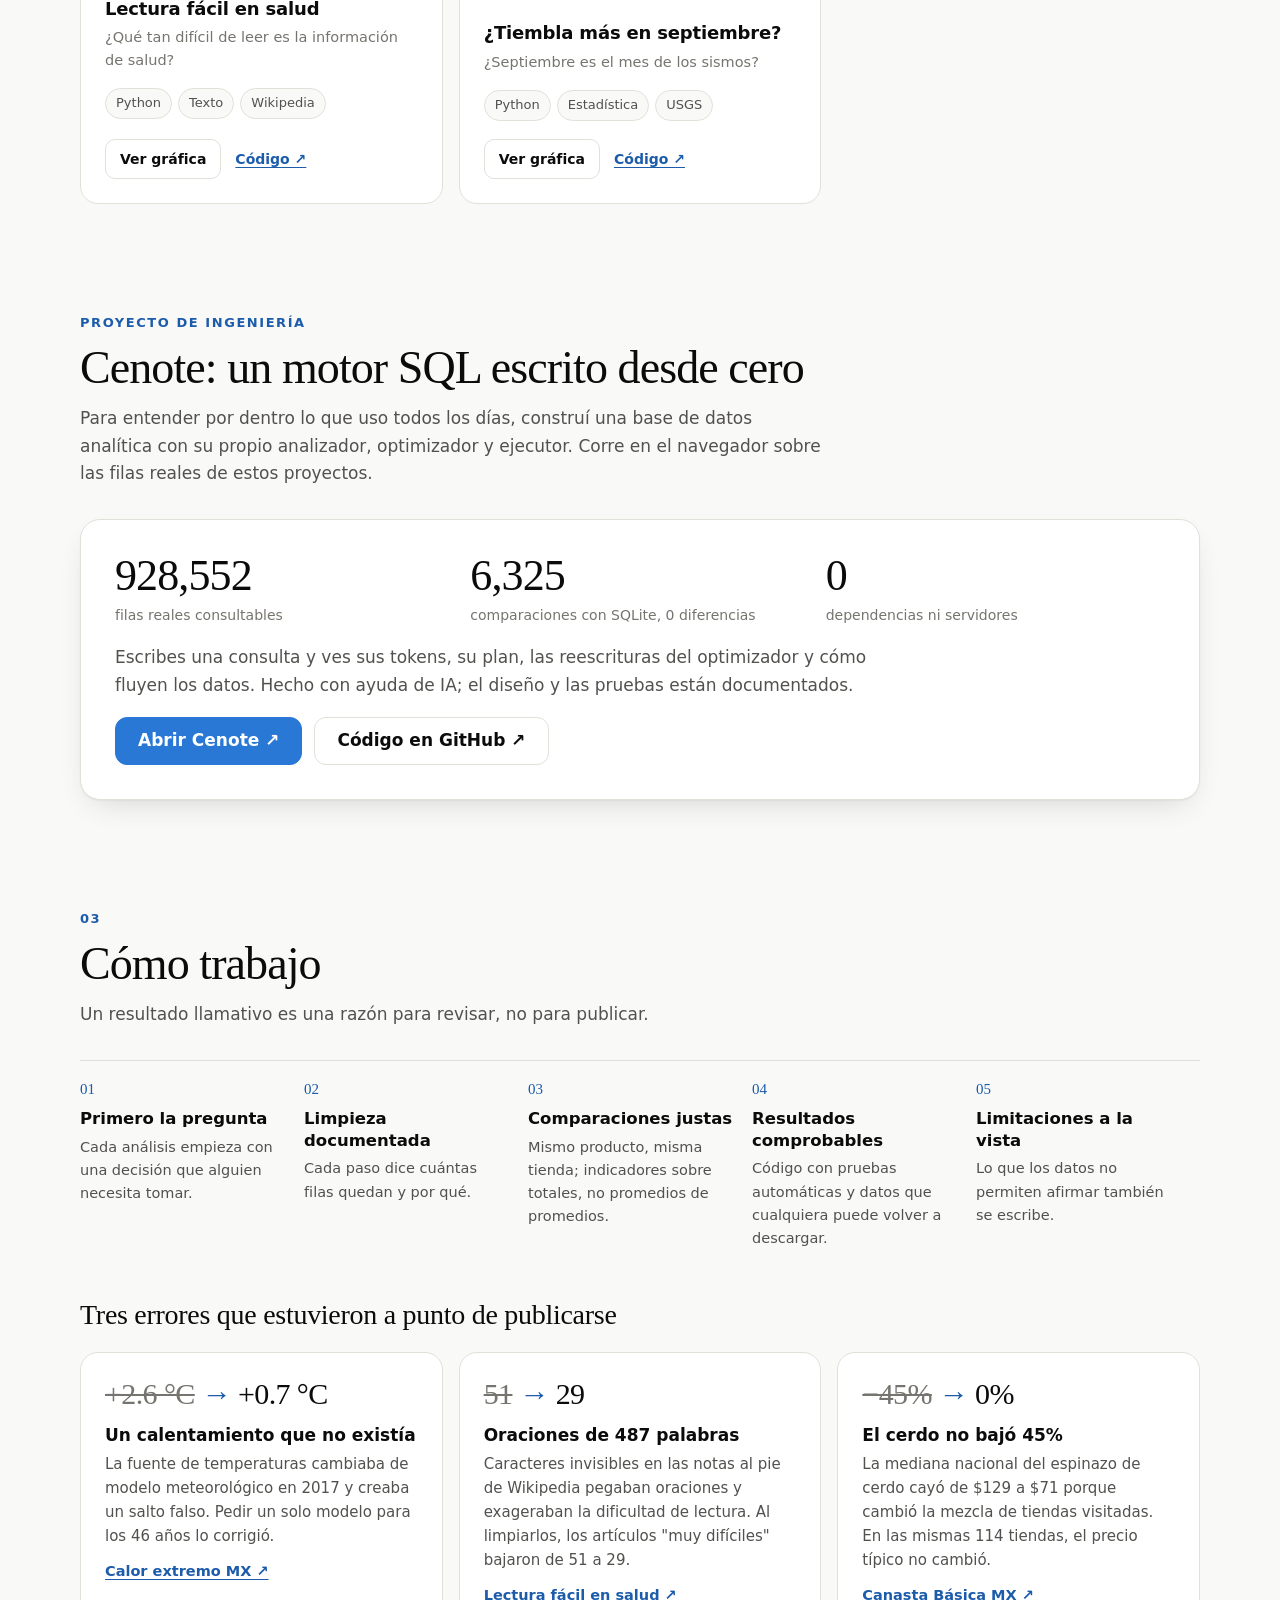
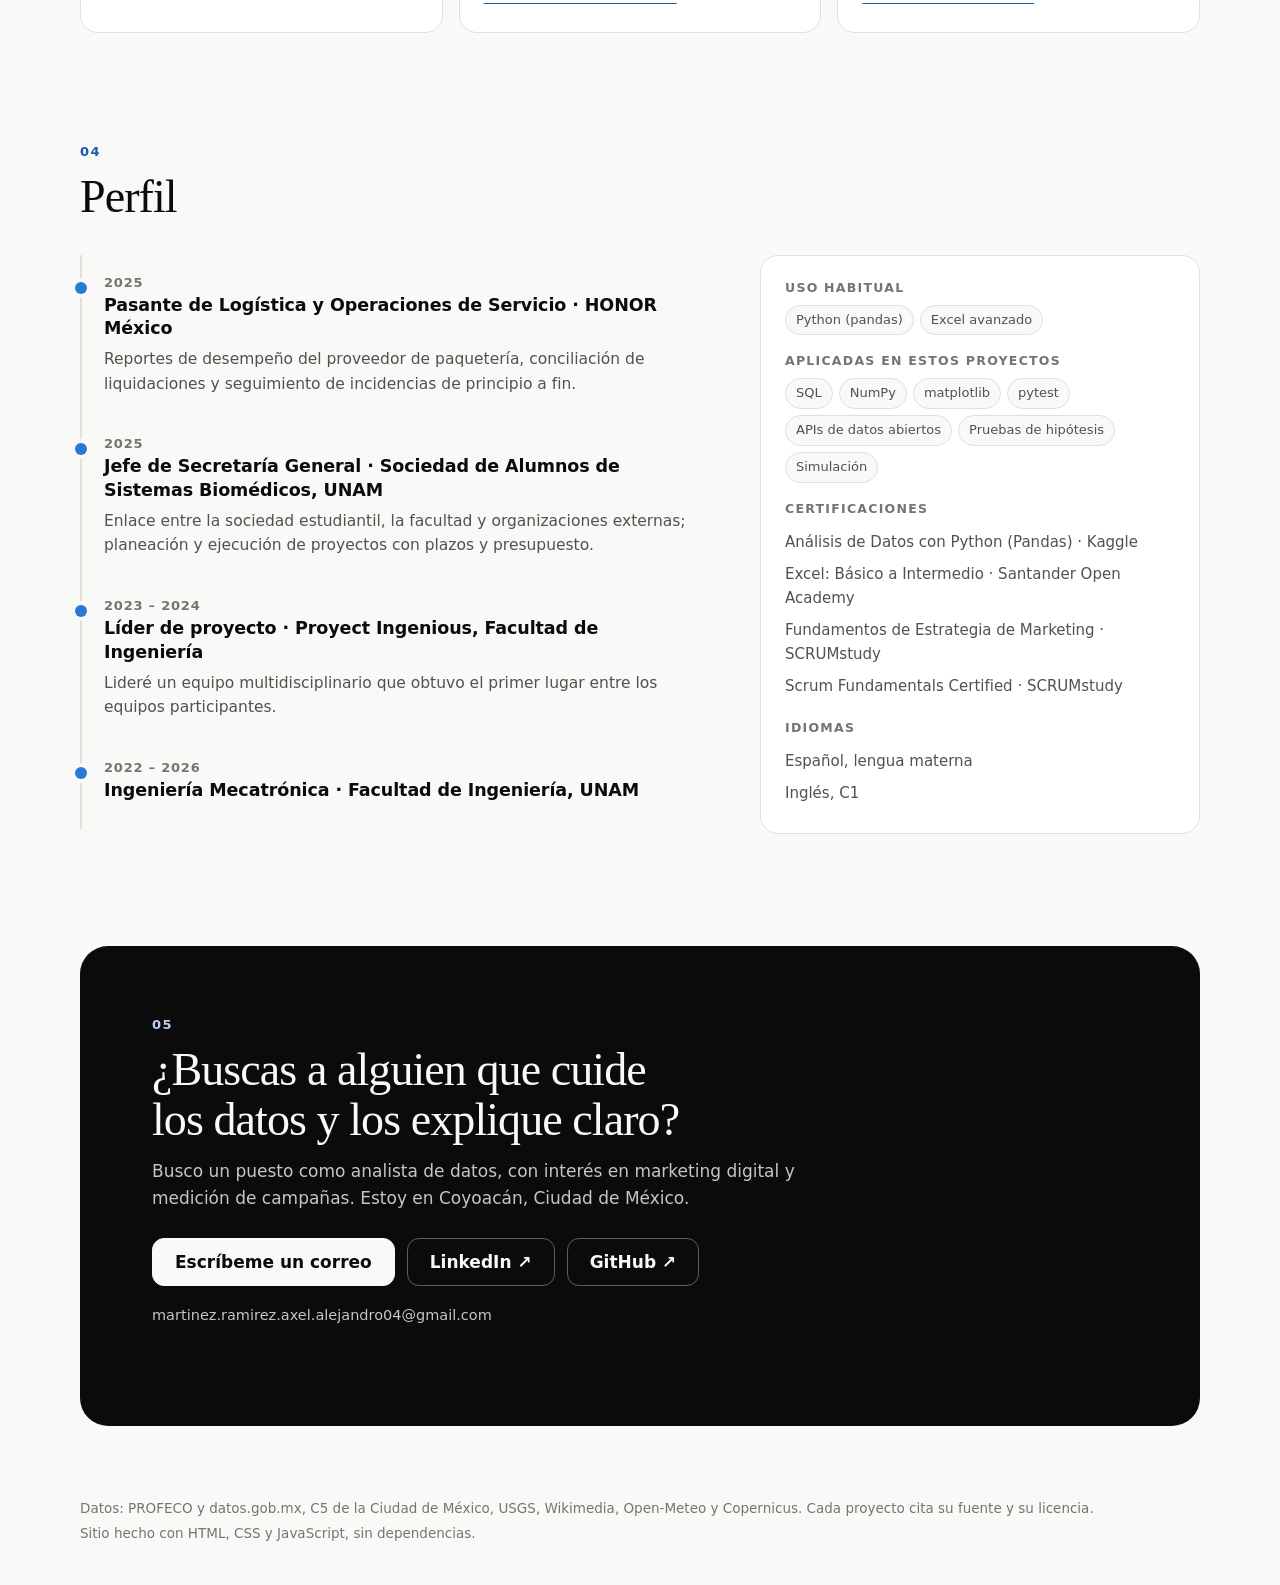
==== commit c31b173c: "Link Cenote, the SQL engine engineering project Co-Authored-By: Claude Sonnet 5.5 <noreply@anthropic" ====
--- a/index.html
+++ b/index.html
@@ -113,6 +113,26 @@
       <noscript><p>Activa JavaScript para ver los proyectos, o visítalos en <a href="https://github.com/martinezramirezaxelalejandro04-ui">GitHub</a>.</p></noscript>
     </section>
 
+    <section class="block" id="ingenieria">
+      <header class="block-head">
+        <p class="eyebrow" data-i18n="eng.eyebrow">Proyecto de ingeniería</p>
+        <h2 data-i18n="eng.title">Cenote: un motor SQL escrito desde cero</h2>
+        <p data-i18n="eng.intro">Para entender por dentro lo que uso todos los días, construí una base de datos analítica con su propio analizador, optimizador y ejecutor. Corre en el navegador sobre las filas reales de estos proyectos.</p>
+      </header>
+      <div class="feature">
+        <ul class="feature-facts">
+          <li><b>928,552</b><span data-i18n="eng.f1">filas reales consultables</span></li>
+          <li><b>6,325</b><span data-i18n="eng.f2">comparaciones con SQLite, 0 diferencias</span></li>
+          <li><b>0</b><span data-i18n="eng.f3">dependencias ni servidores</span></li>
+        </ul>
+        <p class="feature-note" data-i18n="eng.note">Escribes una consulta y ves sus tokens, su plan, las reescrituras del optimizador y cómo fluyen los datos. Hecho con ayuda de IA; el diseño y las pruebas están documentados.</p>
+        <div class="feature-cta">
+          <a class="btn primary" href="https://martinezramirezaxelalejandro04-ui.github.io/cenote-sql/" data-i18n="eng.cta1">Abrir Cenote ↗</a>
+          <a class="btn" href="https://github.com/martinezramirezaxelalejandro04-ui/cenote-sql" data-i18n="eng.cta2">Código en GitHub ↗</a>
+        </div>
+      </div>
+    </section>
+
     <section class="block" id="metodo">
       <header class="block-head">
         <p class="eyebrow">03</p>
--- a/styles.css
+++ b/styles.css
@@ -313,3 +313,15 @@
   .reveal { opacity: 1; transform: none; transition: none; }
   .btn, .card { transition: none; }
 }
+
+/* ---------- Engineering feature (Cenote) ---------- */
+.feature {
+  display: grid; gap: 18px; padding: clamp(22px, 3vw, 34px);
+  background: var(--surface); border: 1px solid var(--line); border-radius: 20px; box-shadow: var(--shadow);
+}
+.feature-facts { display: grid; grid-template-columns: repeat(3, minmax(0, 1fr)); gap: 16px; }
+.feature-facts b { display: block; font: 500 clamp(30px, 4vw, 44px)/1 var(--serif); letter-spacing: -.02em; }
+.feature-facts span { display: block; margin-top: 6px; font-size: 14px; color: var(--muted); }
+.feature-note { color: var(--ink-2); max-width: 46em; }
+.feature-cta { display: flex; flex-wrap: wrap; gap: 12px; }
+@media (max-width: 640px) { .feature-facts { grid-template-columns: 1fr; } }
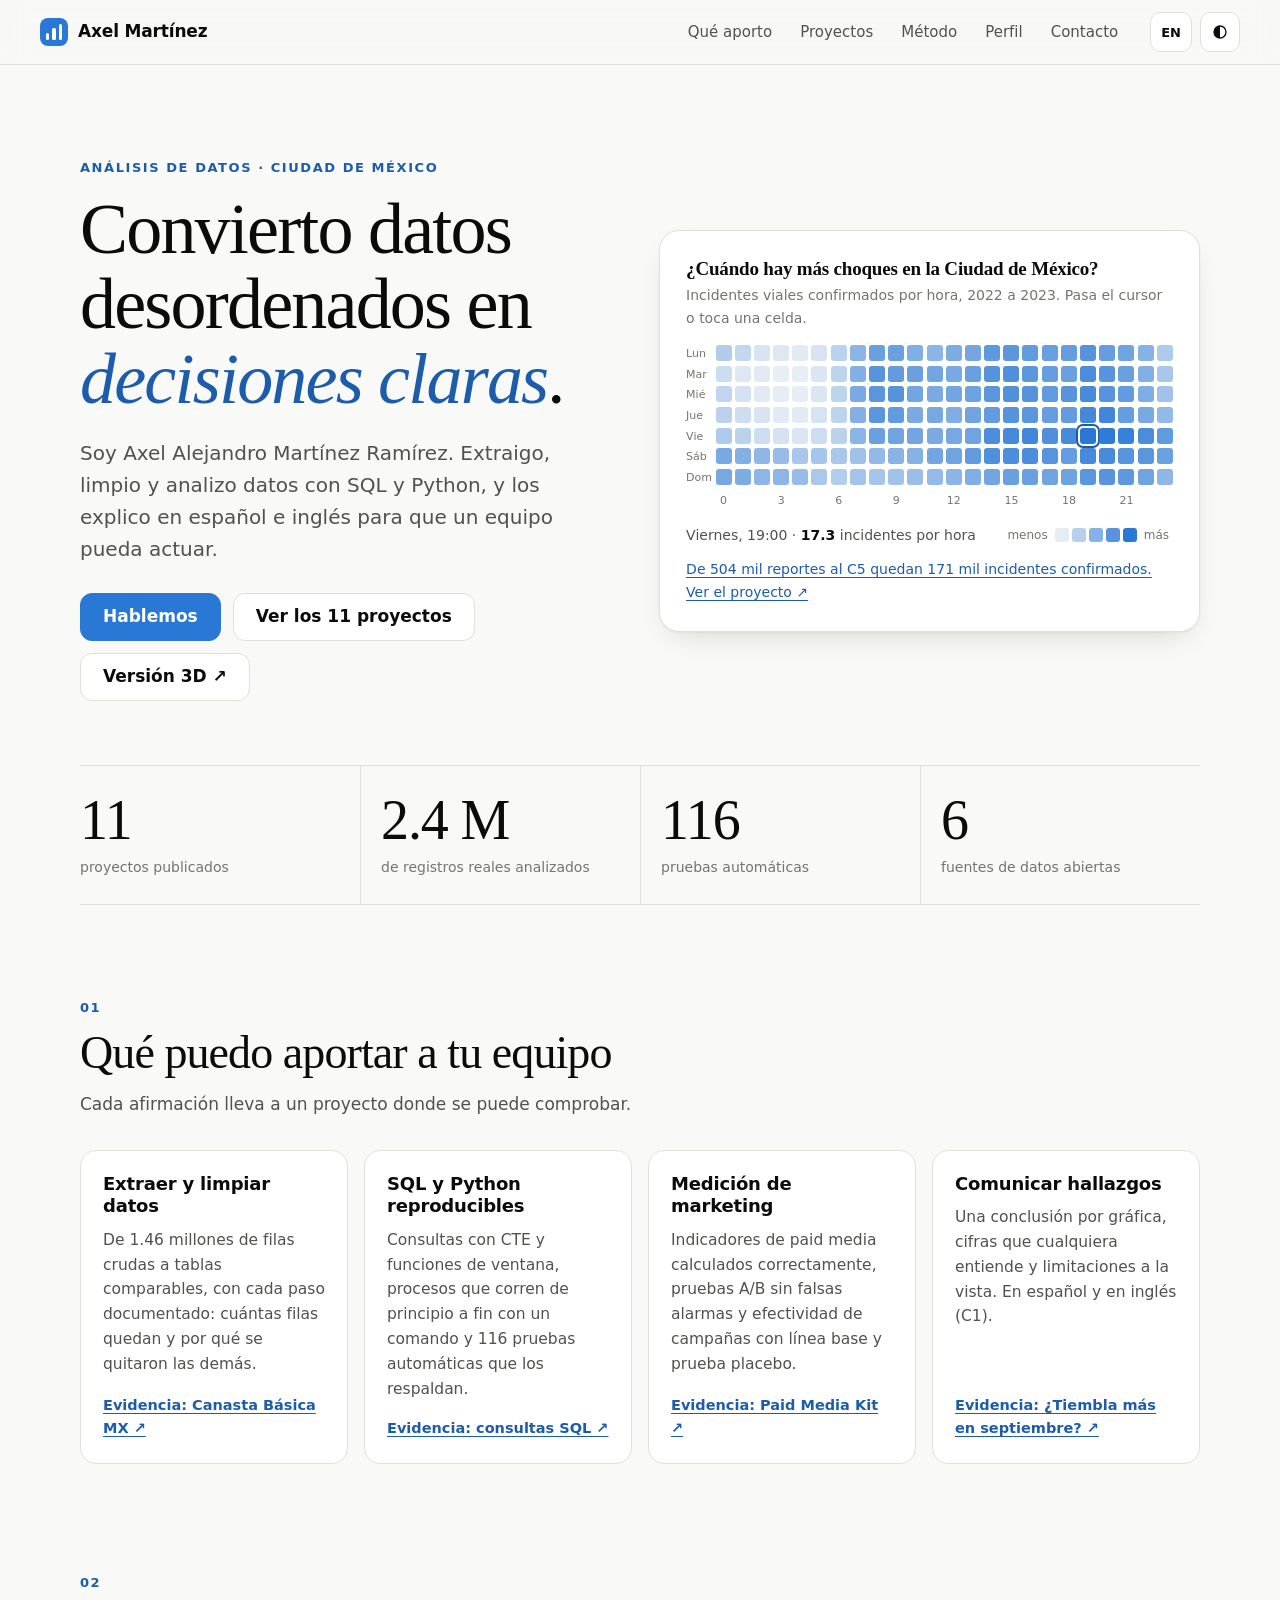
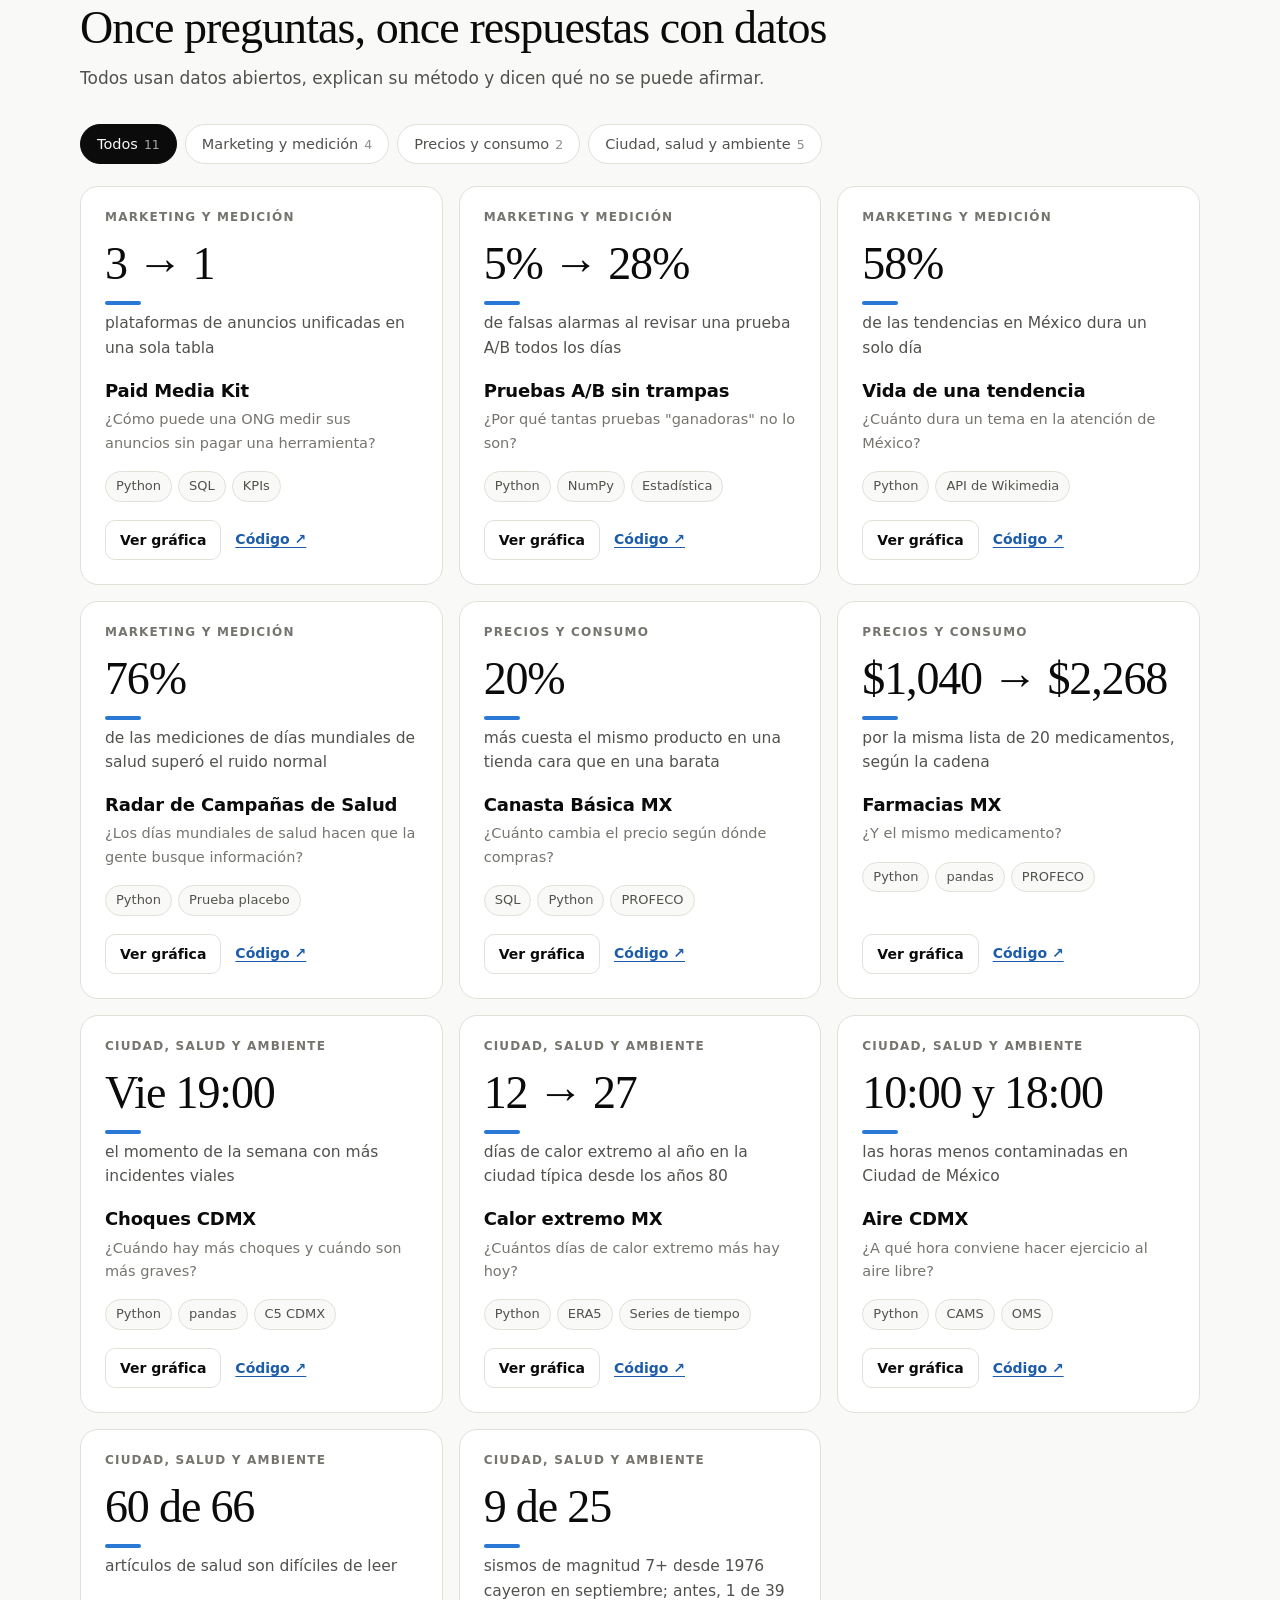
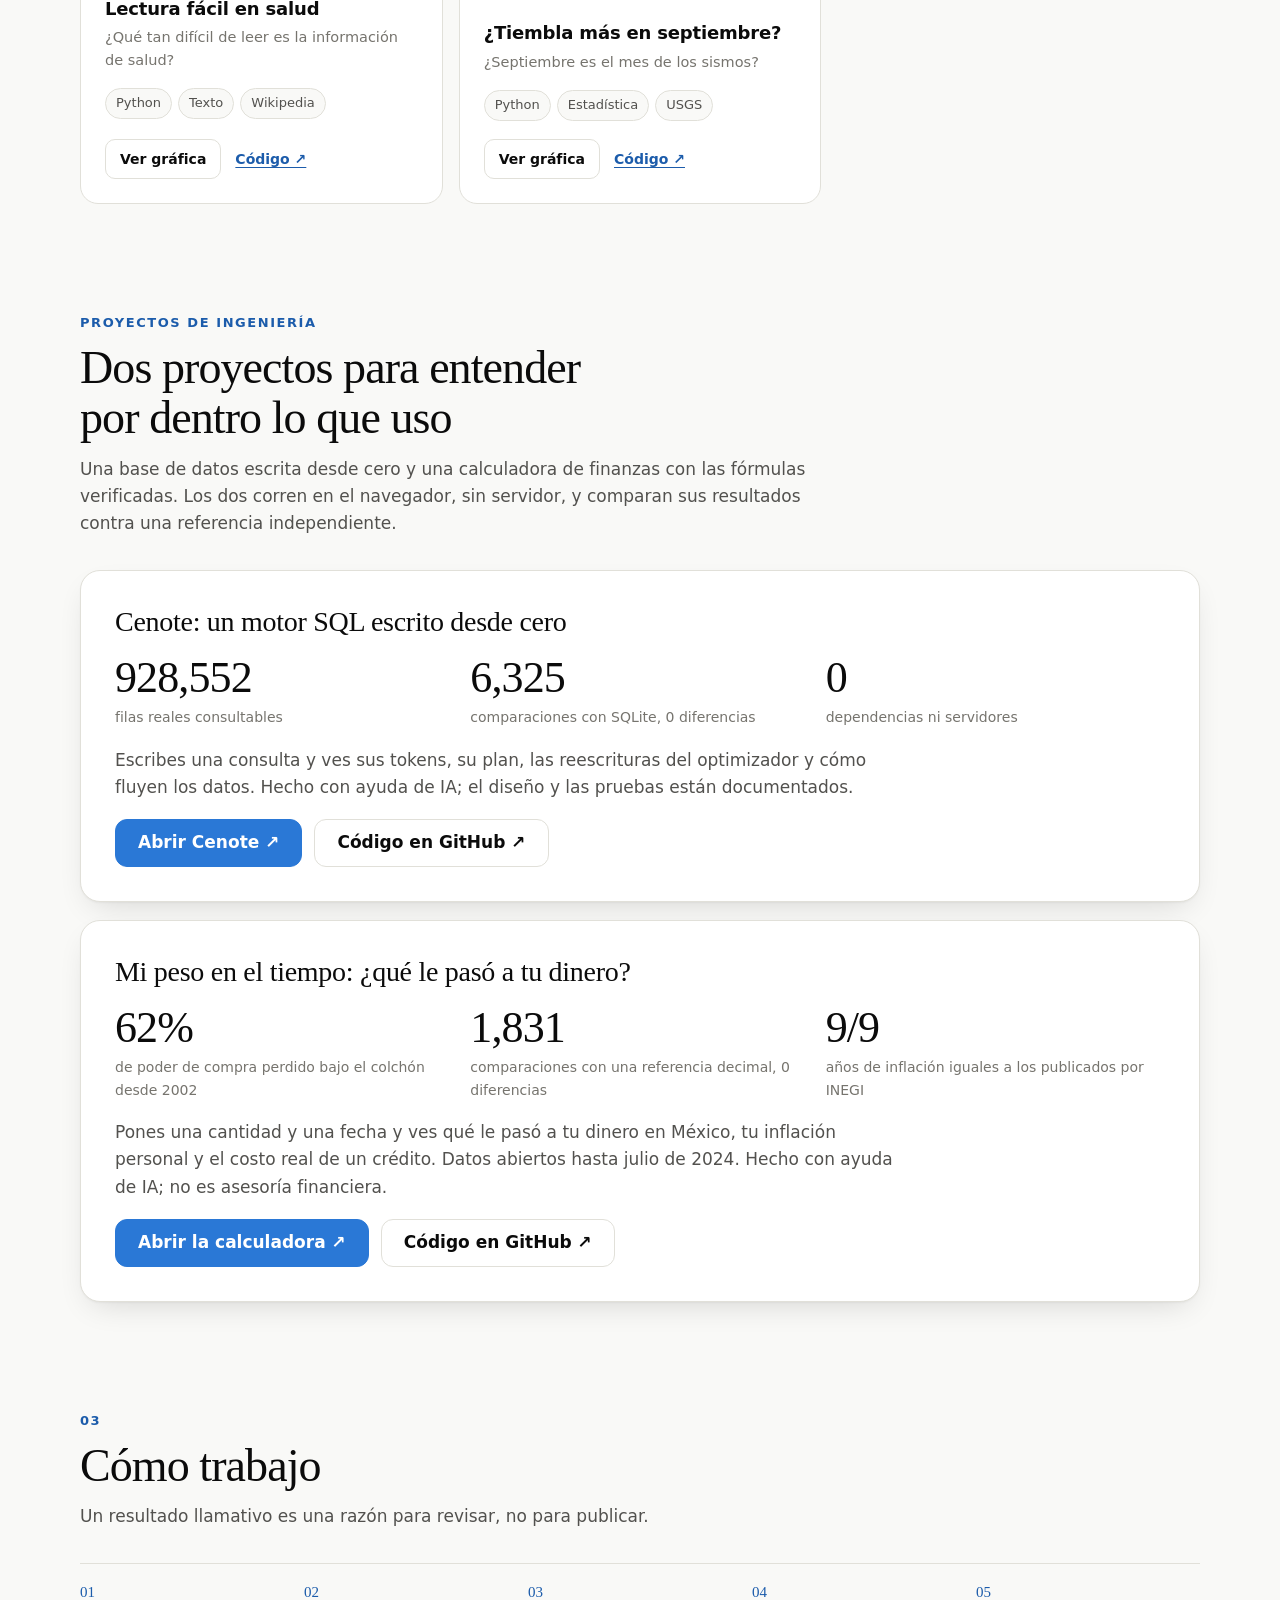
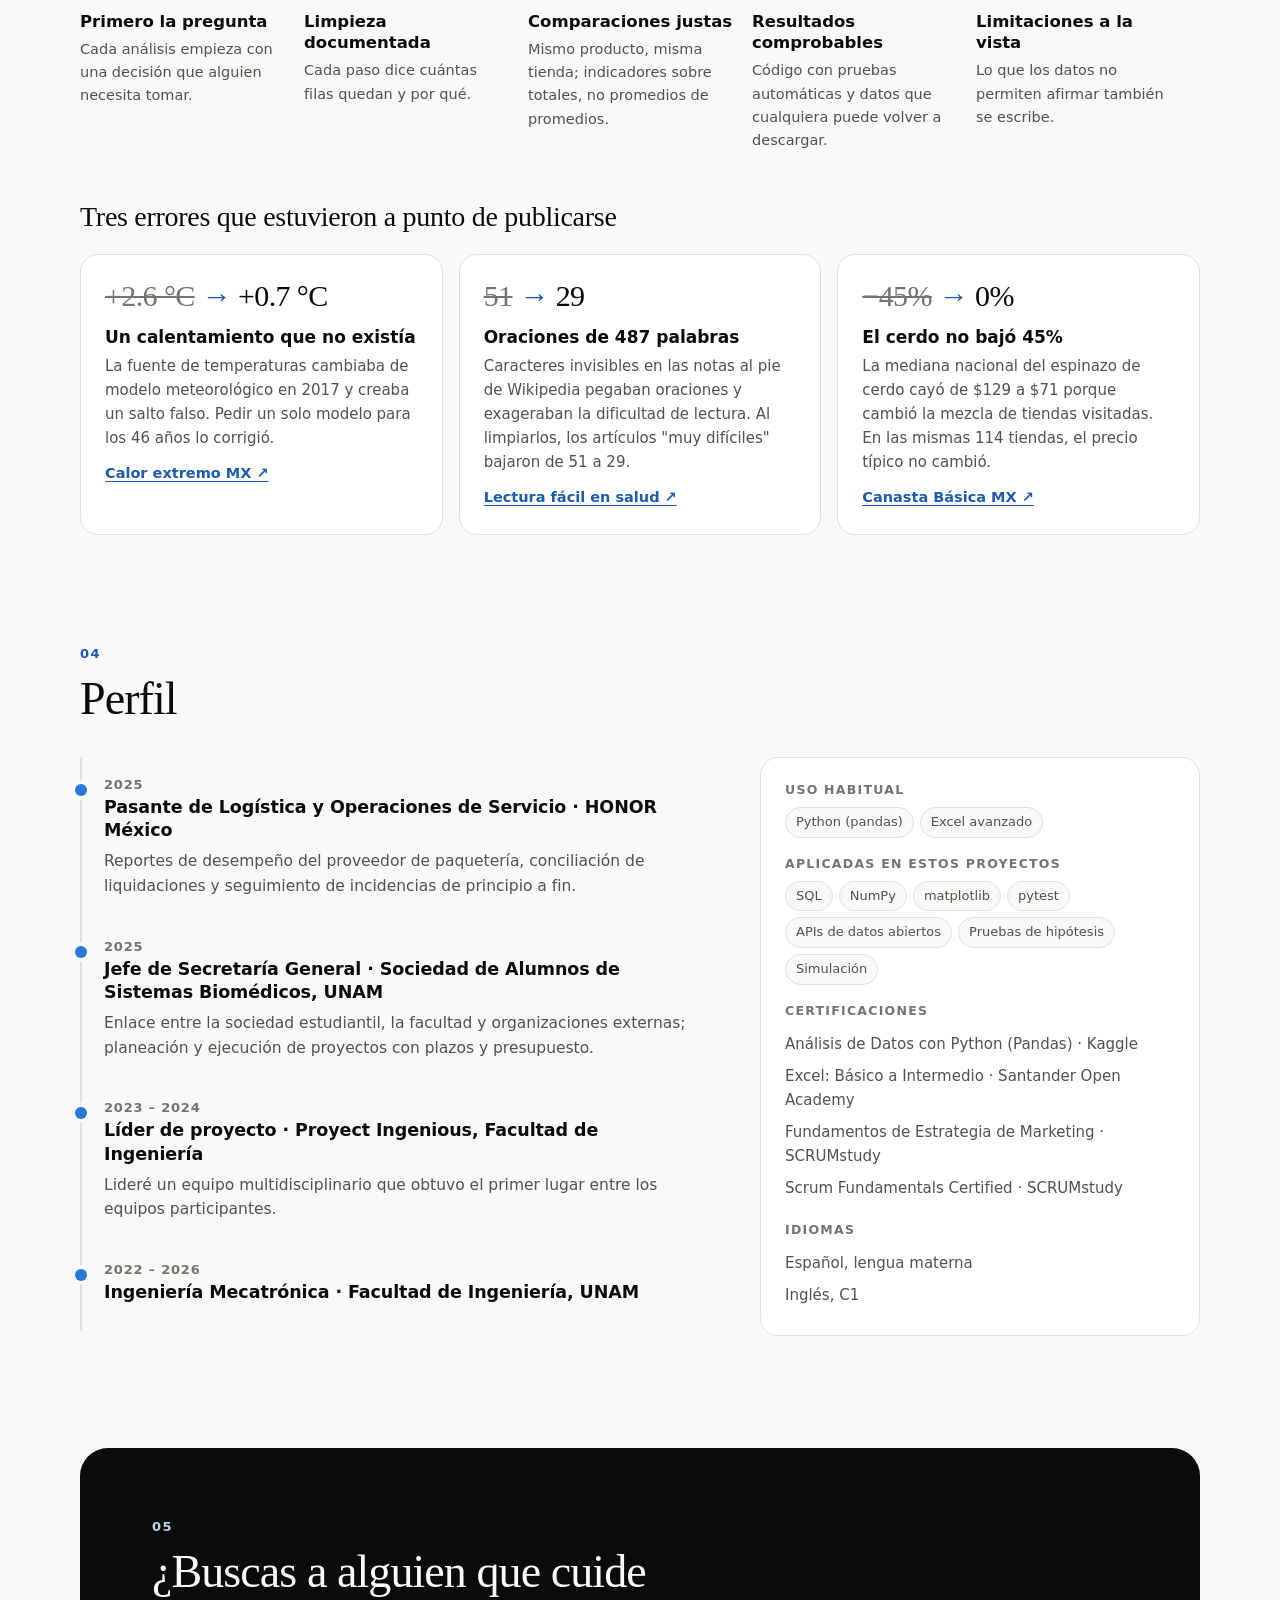
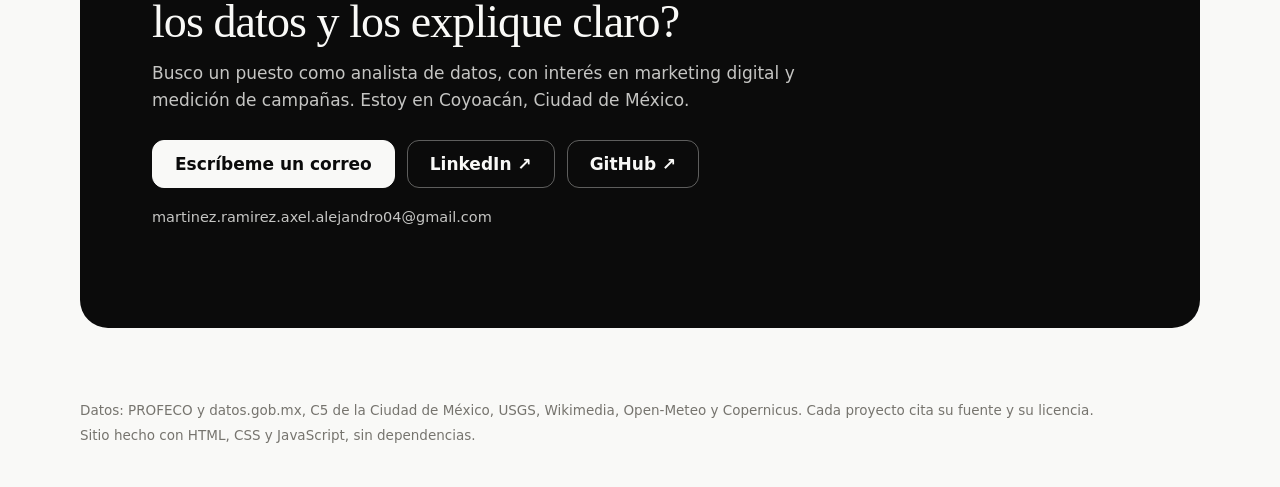
==== commit 22e50155: "Link Mi peso en el tiempo, the personal finance engineering project Co-Authored-By: Claude Sonnet 5." ====
--- a/index.html
+++ b/index.html
@@ -115,11 +115,12 @@
 
     <section class="block" id="ingenieria">
       <header class="block-head">
-        <p class="eyebrow" data-i18n="eng.eyebrow">Proyecto de ingeniería</p>
-        <h2 data-i18n="eng.title">Cenote: un motor SQL escrito desde cero</h2>
-        <p data-i18n="eng.intro">Para entender por dentro lo que uso todos los días, construí una base de datos analítica con su propio analizador, optimizador y ejecutor. Corre en el navegador sobre las filas reales de estos proyectos.</p>
+        <p class="eyebrow" data-i18n="eng.eyebrow">Proyectos de ingeniería</p>
+        <h2 data-i18n="eng.title">Dos proyectos para entender por dentro lo que uso</h2>
+        <p data-i18n="eng.intro">Una base de datos escrita desde cero y una calculadora de finanzas con las fórmulas verificadas. Los dos corren en el navegador, sin servidor, y comparan sus resultados contra una referencia independiente.</p>
       </header>
       <div class="feature">
+        <h3 data-i18n="eng.t1">Cenote: un motor SQL escrito desde cero</h3>
         <ul class="feature-facts">
           <li><b>928,552</b><span data-i18n="eng.f1">filas reales consultables</span></li>
           <li><b>6,325</b><span data-i18n="eng.f2">comparaciones con SQLite, 0 diferencias</span></li>
@@ -129,6 +130,19 @@
         <div class="feature-cta">
           <a class="btn primary" href="https://martinezramirezaxelalejandro04-ui.github.io/cenote-sql/" data-i18n="eng.cta1">Abrir Cenote ↗</a>
           <a class="btn" href="https://github.com/martinezramirezaxelalejandro04-ui/cenote-sql" data-i18n="eng.cta2">Código en GitHub ↗</a>
+        </div>
+      </div>
+      <div class="feature feature-2">
+        <h3 data-i18n="eng2.t">Mi peso en el tiempo: ¿qué le pasó a tu dinero?</h3>
+        <ul class="feature-facts">
+          <li><b>62%</b><span data-i18n="eng2.f1">de poder de compra perdido bajo el colchón desde 2002</span></li>
+          <li><b>1,831</b><span data-i18n="eng2.f2">comparaciones con una referencia decimal, 0 diferencias</span></li>
+          <li><b>9/9</b><span data-i18n="eng2.f3">años de inflación iguales a los publicados por INEGI</span></li>
+        </ul>
+        <p class="feature-note" data-i18n="eng2.note">Pones una cantidad y una fecha y ves qué le pasó a tu dinero en México, tu inflación personal y el costo real de un crédito. Datos abiertos hasta julio de 2024. Hecho con ayuda de IA; no es asesoría financiera.</p>
+        <div class="feature-cta">
+          <a class="btn primary" href="https://martinezramirezaxelalejandro04-ui.github.io/peso-en-el-tiempo/" data-i18n="eng2.cta1">Abrir la calculadora ↗</a>
+          <a class="btn" href="https://github.com/martinezramirezaxelalejandro04-ui/peso-en-el-tiempo" data-i18n="eng.cta2">Código en GitHub ↗</a>
         </div>
       </div>
     </section>
--- a/styles.css
+++ b/styles.css
@@ -325,3 +325,6 @@
 .feature-note { color: var(--ink-2); max-width: 46em; }
 .feature-cta { display: flex; flex-wrap: wrap; gap: 12px; }
 @media (max-width: 640px) { .feature-facts { grid-template-columns: 1fr; } }
+
+.feature h3 { font: 500 clamp(22px, 2.6vw, 28px)/1.2 var(--serif); letter-spacing: -.01em; }
+.feature + .feature { margin-top: 18px; }
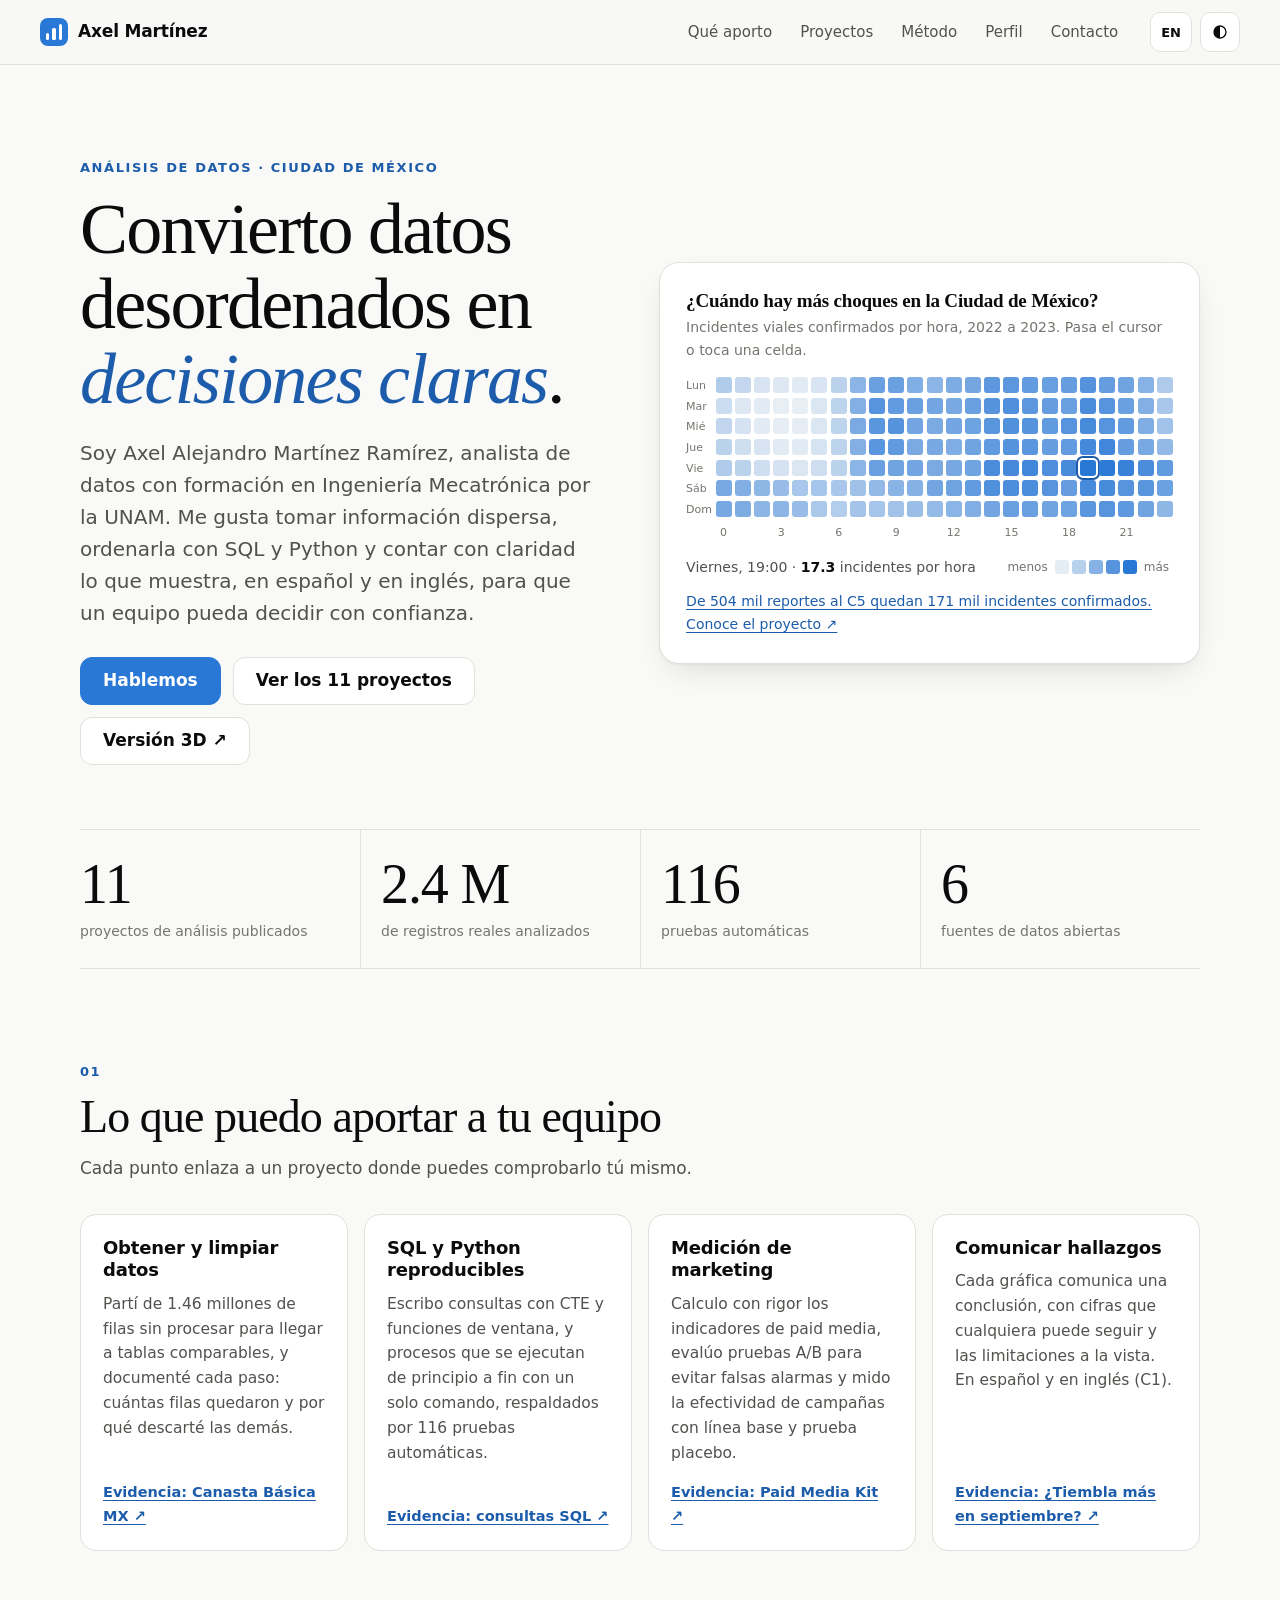
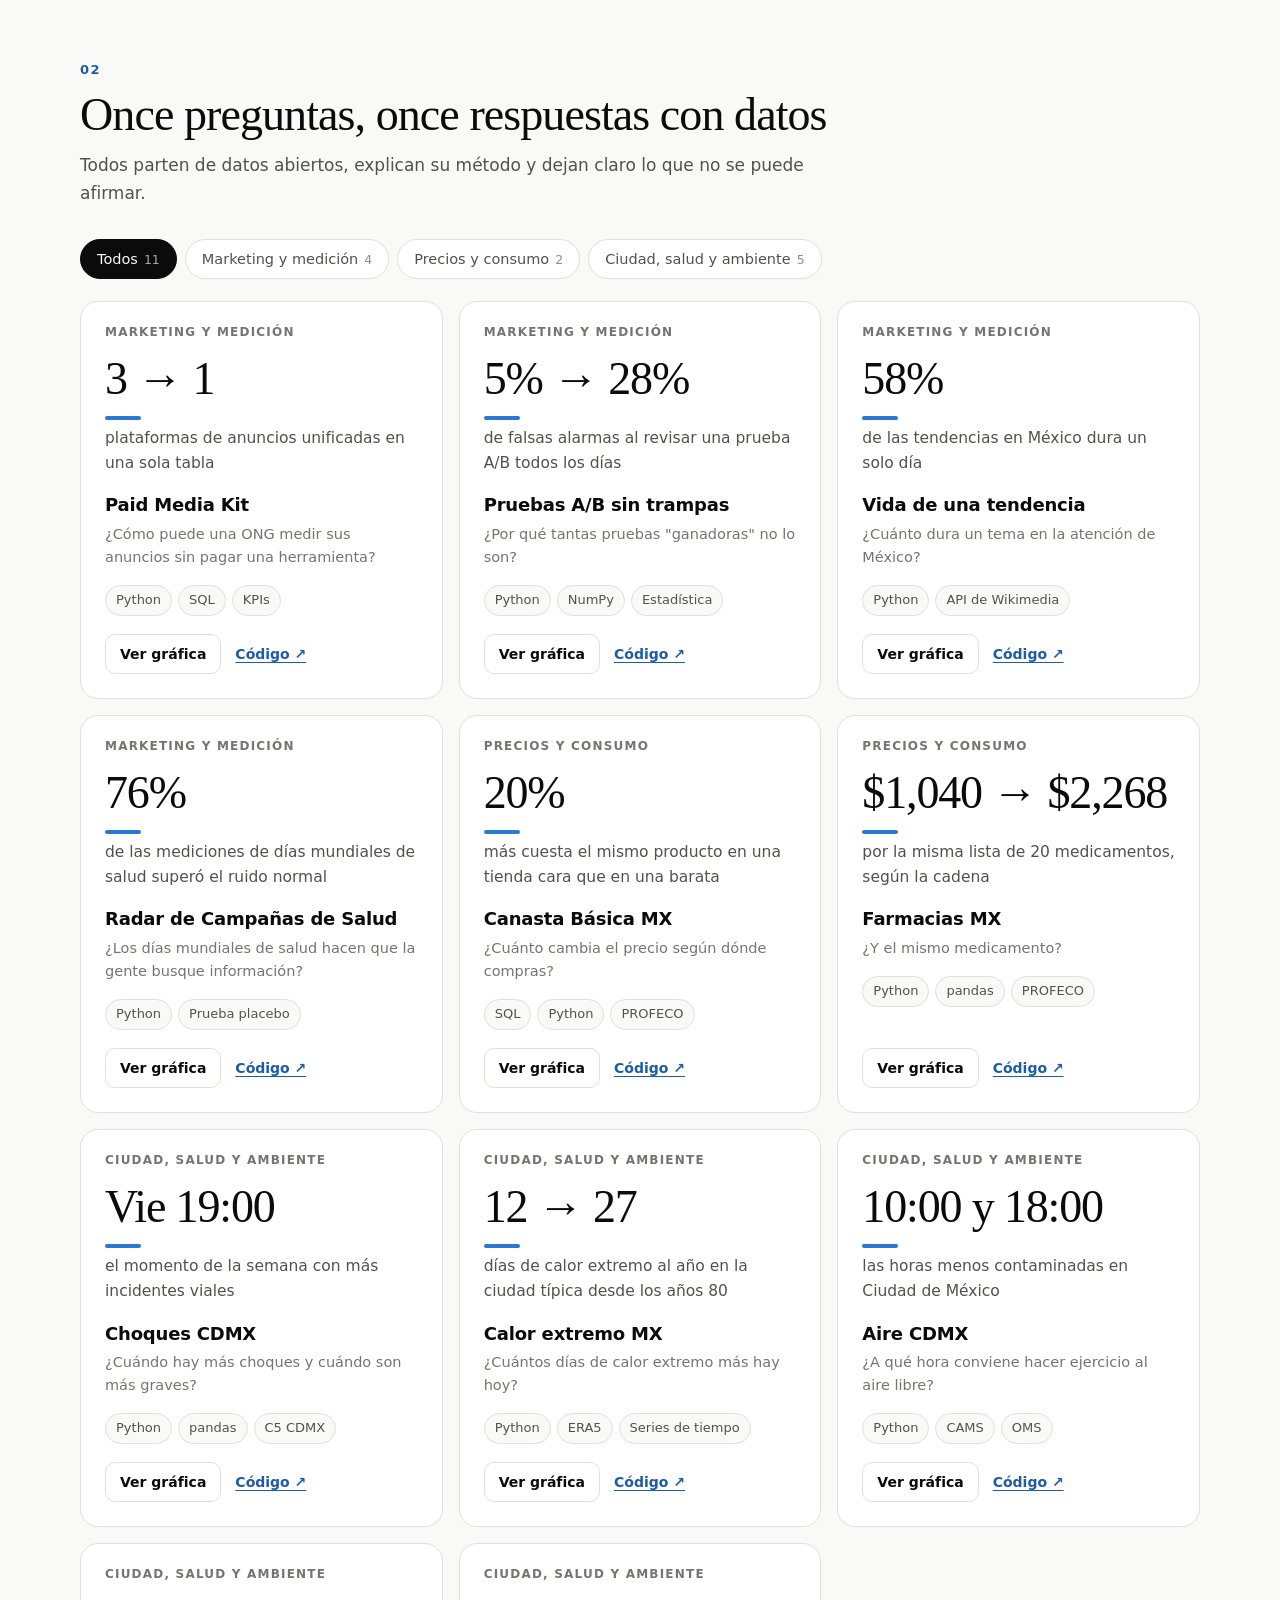
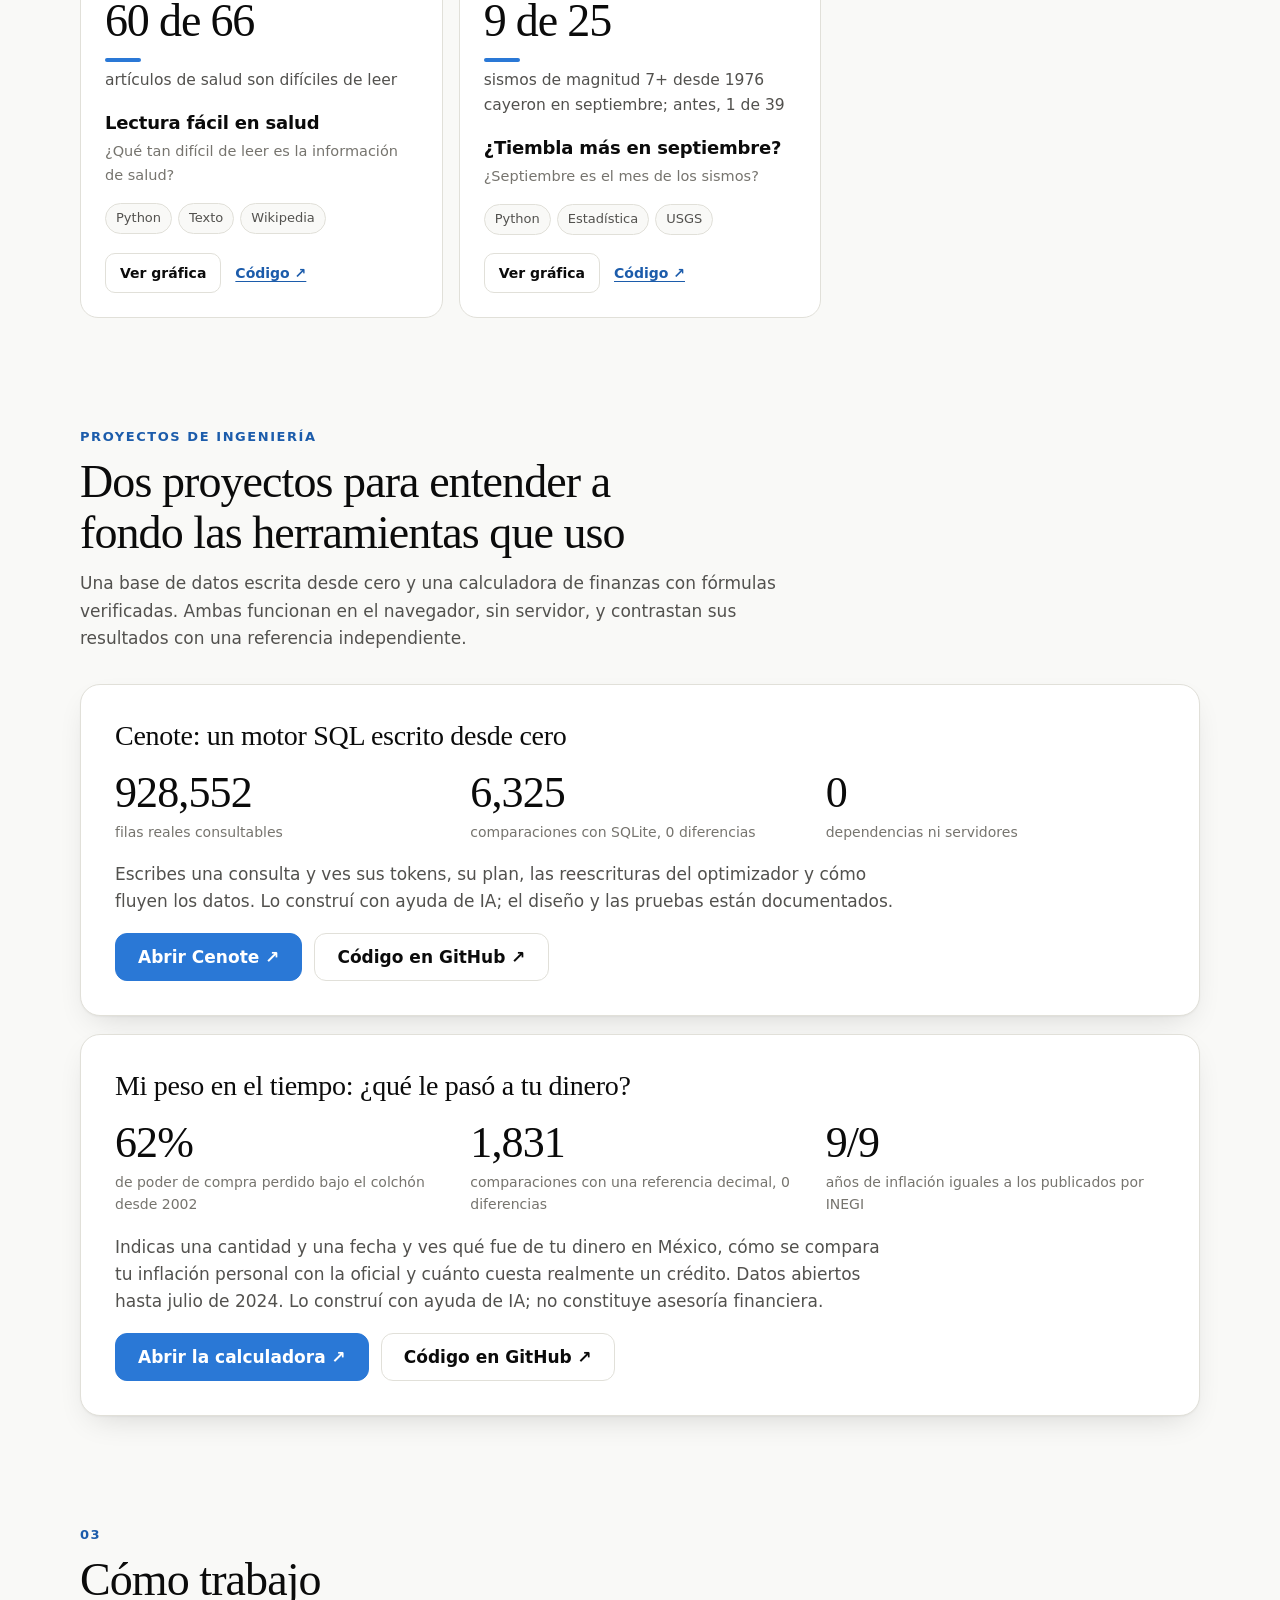
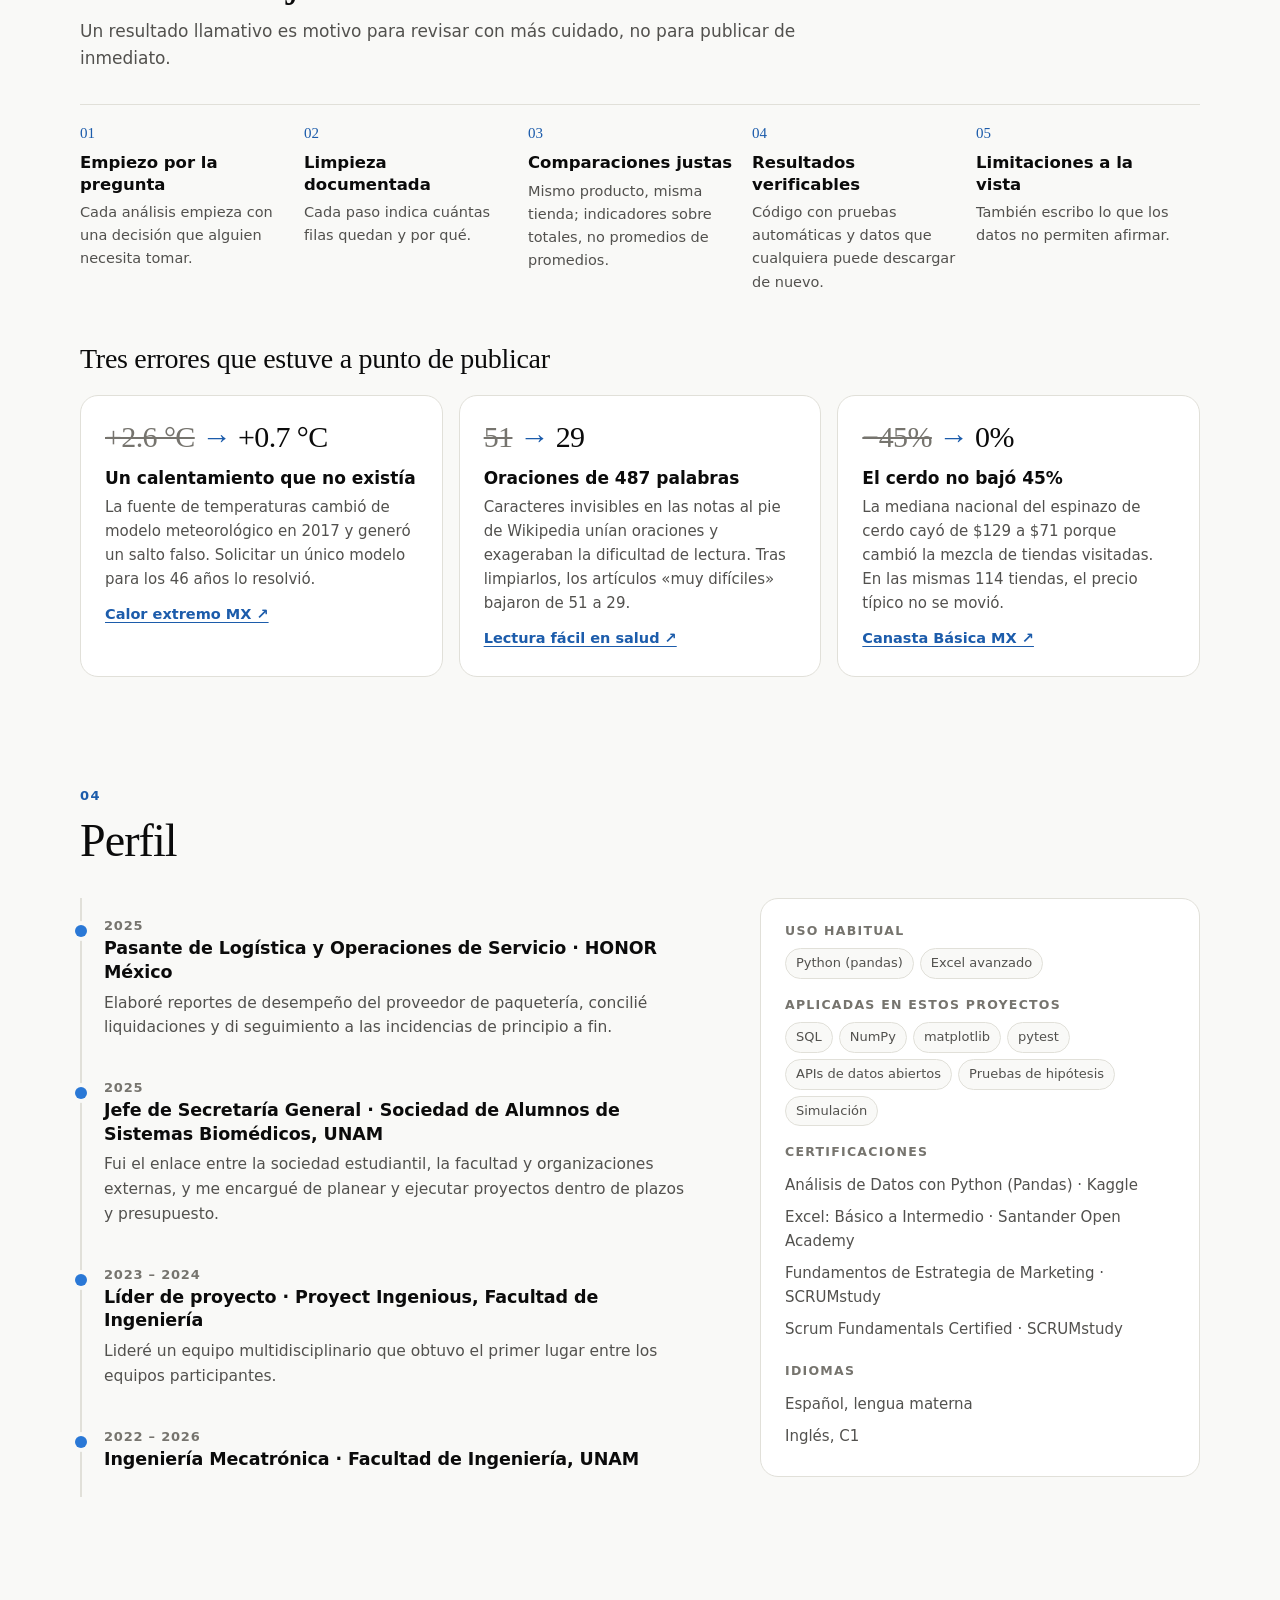
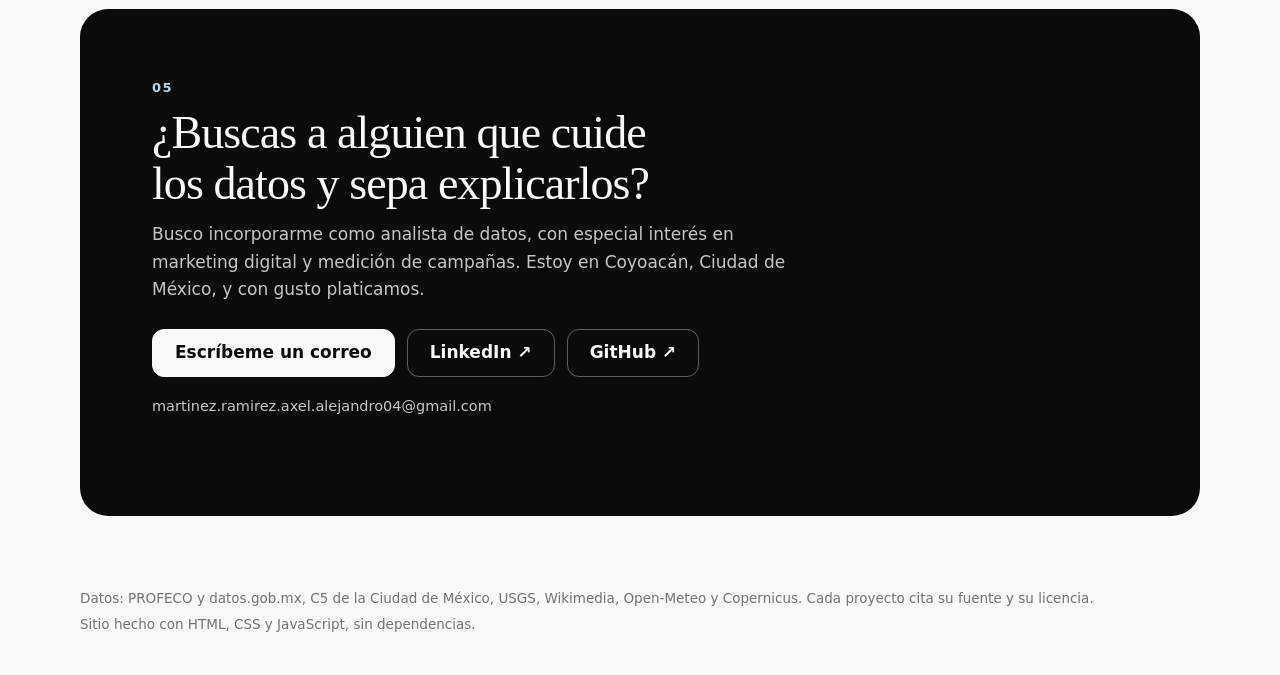
==== commit 83b41607: "Rewrite site and profile copy in a more professional, human voice Co-Authored-By: Claude Sonnet 5.5 " ====
--- a/index.html
+++ b/index.html
@@ -4,7 +4,7 @@
   <meta charset="utf-8">
   <meta name="viewport" content="width=device-width, initial-scale=1">
   <title>Axel Martínez · Análisis de datos</title>
-  <meta name="description" content="Portafolio de Axel Alejandro Martínez Ramírez: 11 proyectos de análisis de datos con datos abiertos de México. SQL, Python, medición de marketing y visualización.">
+  <meta name="description" content="Portafolio de Axel Alejandro Martínez Ramírez, analista de datos: 11 proyectos con datos abiertos de México, dos proyectos de ingeniería y trabajo con SQL, Python, medición de marketing y visualización.">
   <meta property="og:title" content="Axel Martínez · Análisis de datos">
   <meta property="og:description" content="11 proyectos con datos abiertos de México: precios, salud, ciudad y marketing.">
   <meta property="og:type" content="website">
@@ -41,7 +41,7 @@
       <div class="hero-text">
         <p class="eyebrow" data-i18n="hero.eyebrow">Análisis de datos · Ciudad de México</p>
         <h1 data-i18n="hero.title">Convierto datos desordenados en <em>decisiones claras</em>.</h1>
-        <p class="lead" data-i18n="hero.lead">Soy Axel Alejandro Martínez Ramírez. Extraigo, limpio y analizo datos con SQL y Python, y los explico en español e inglés para que un equipo pueda actuar.</p>
+        <p class="lead" data-i18n="hero.lead">Soy Axel Alejandro Martínez Ramírez, analista de datos con formación en Ingeniería Mecatrónica por la UNAM. Me gusta tomar información dispersa, ordenarla con SQL y Python y contar con claridad lo que muestra, en español y en inglés, para que un equipo pueda decidir con confianza.</p>
         <div class="cta">
           <a class="btn primary" href="#contacto" data-i18n="hero.cta1">Hablemos</a>
           <a class="btn" href="#proyectos" data-i18n="hero.cta2">Ver los 11 proyectos</a>
@@ -61,12 +61,12 @@
             <span data-i18n="heat.less">menos</span><i></i><i></i><i></i><i></i><i></i><span data-i18n="heat.more">más</span>
           </div>
         </div>
-        <a class="heat-link" href="https://github.com/martinezramirezaxelalejandro04-ui/choques-cdmx" data-i18n="heat.link">De 504 mil reportes al C5 quedan 171 mil incidentes confirmados. Ver el proyecto ↗</a>
+        <a class="heat-link" href="https://github.com/martinezramirezaxelalejandro04-ui/choques-cdmx" data-i18n="heat.link">De 504 mil reportes al C5 quedan 171 mil incidentes confirmados. Conoce el proyecto ↗</a>
       </figure>
     </section>
 
     <section class="stats" aria-label="Resumen en números">
-      <div class="stat"><b data-count="11">11</b><span data-i18n="stats.projects">proyectos publicados</span></div>
+      <div class="stat"><b data-count="11">11</b><span data-i18n="stats.projects">proyectos de análisis publicados</span></div>
       <div class="stat"><b data-count="2.4" data-decimals="1" data-suffix=" M">2.4 M</b><span data-i18n="stats.records">de registros reales analizados</span></div>
       <div class="stat"><b data-count="116">116</b><span data-i18n="stats.tests">pruebas automáticas</span></div>
       <div class="stat"><b data-count="6">6</b><span data-i18n="stats.sources">fuentes de datos abiertas</span></div>
@@ -75,28 +75,28 @@
     <section class="block" id="aporte">
       <header class="block-head">
         <p class="eyebrow">01</p>
-        <h2 data-i18n="value.title">Qué puedo aportar a tu equipo</h2>
-        <p data-i18n="value.intro">Cada afirmación lleva a un proyecto donde se puede comprobar.</p>
+        <h2 data-i18n="value.title">Lo que puedo aportar a tu equipo</h2>
+        <p data-i18n="value.intro">Cada punto enlaza a un proyecto donde puedes comprobarlo tú mismo.</p>
       </header>
       <div class="value-grid">
         <article class="value">
-          <h3 data-i18n="value.1.t">Extraer y limpiar datos</h3>
-          <p data-i18n="value.1.p">De 1.46 millones de filas crudas a tablas comparables, con cada paso documentado: cuántas filas quedan y por qué se quitaron las demás.</p>
+          <h3 data-i18n="value.1.t">Obtener y limpiar datos</h3>
+          <p data-i18n="value.1.p">Partí de 1.46 millones de filas sin procesar para llegar a tablas comparables, y documenté cada paso: cuántas filas quedaron y por qué descarté las demás.</p>
           <a href="https://github.com/martinezramirezaxelalejandro04-ui/canasta-basica-mx" data-i18n="value.1.a">Evidencia: Canasta Básica MX ↗</a>
         </article>
         <article class="value">
           <h3 data-i18n="value.2.t">SQL y Python reproducibles</h3>
-          <p data-i18n="value.2.p">Consultas con CTE y funciones de ventana, procesos que corren de principio a fin con un comando y 116 pruebas automáticas que los respaldan.</p>
+          <p data-i18n="value.2.p">Escribo consultas con CTE y funciones de ventana, y procesos que se ejecutan de principio a fin con un solo comando, respaldados por 116 pruebas automáticas.</p>
           <a href="https://github.com/martinezramirezaxelalejandro04-ui/canasta-basica-mx/tree/main/sql" data-i18n="value.2.a">Evidencia: consultas SQL ↗</a>
         </article>
         <article class="value">
           <h3 data-i18n="value.3.t">Medición de marketing</h3>
-          <p data-i18n="value.3.p">Indicadores de paid media calculados correctamente, pruebas A/B sin falsas alarmas y efectividad de campañas con línea base y prueba placebo.</p>
+          <p data-i18n="value.3.p">Calculo con rigor los indicadores de paid media, evalúo pruebas A/B para evitar falsas alarmas y mido la efectividad de campañas con línea base y prueba placebo.</p>
           <a href="https://github.com/martinezramirezaxelalejandro04-ui/paid-media-kit" data-i18n="value.3.a">Evidencia: Paid Media Kit ↗</a>
         </article>
         <article class="value">
           <h3 data-i18n="value.4.t">Comunicar hallazgos</h3>
-          <p data-i18n="value.4.p">Una conclusión por gráfica, cifras que cualquiera entiende y limitaciones a la vista. En español y en inglés (C1).</p>
+          <p data-i18n="value.4.p">Cada gráfica comunica una conclusión, con cifras que cualquiera puede seguir y las limitaciones a la vista. En español y en inglés (C1).</p>
           <a href="https://github.com/martinezramirezaxelalejandro04-ui/sismos-septiembre" data-i18n="value.4.a">Evidencia: ¿Tiembla más en septiembre? ↗</a>
         </article>
       </div>
@@ -106,7 +106,7 @@
       <header class="block-head">
         <p class="eyebrow">02</p>
         <h2 data-i18n="projects.title">Once preguntas, once respuestas con datos</h2>
-        <p data-i18n="projects.intro">Todos usan datos abiertos, explican su método y dicen qué no se puede afirmar.</p>
+        <p data-i18n="projects.intro">Todos parten de datos abiertos, explican su método y dejan claro lo que no se puede afirmar.</p>
       </header>
       <div class="chips" role="group" aria-label="Filtrar proyectos por tema" id="chips"></div>
       <div class="cards" id="cards" aria-live="polite"></div>
@@ -116,8 +116,8 @@
     <section class="block" id="ingenieria">
       <header class="block-head">
         <p class="eyebrow" data-i18n="eng.eyebrow">Proyectos de ingeniería</p>
-        <h2 data-i18n="eng.title">Dos proyectos para entender por dentro lo que uso</h2>
-        <p data-i18n="eng.intro">Una base de datos escrita desde cero y una calculadora de finanzas con las fórmulas verificadas. Los dos corren en el navegador, sin servidor, y comparan sus resultados contra una referencia independiente.</p>
+        <h2 data-i18n="eng.title">Dos proyectos para entender a fondo las herramientas que uso</h2>
+        <p data-i18n="eng.intro">Una base de datos escrita desde cero y una calculadora de finanzas con fórmulas verificadas. Ambas funcionan en el navegador, sin servidor, y contrastan sus resultados con una referencia independiente.</p>
       </header>
       <div class="feature">
         <h3 data-i18n="eng.t1">Cenote: un motor SQL escrito desde cero</h3>
@@ -126,7 +126,7 @@
           <li><b>6,325</b><span data-i18n="eng.f2">comparaciones con SQLite, 0 diferencias</span></li>
           <li><b>0</b><span data-i18n="eng.f3">dependencias ni servidores</span></li>
         </ul>
-        <p class="feature-note" data-i18n="eng.note">Escribes una consulta y ves sus tokens, su plan, las reescrituras del optimizador y cómo fluyen los datos. Hecho con ayuda de IA; el diseño y las pruebas están documentados.</p>
+        <p class="feature-note" data-i18n="eng.note">Escribes una consulta y ves sus tokens, su plan, las reescrituras del optimizador y cómo fluyen los datos. Lo construí con ayuda de IA; el diseño y las pruebas están documentados.</p>
         <div class="feature-cta">
           <a class="btn primary" href="https://martinezramirezaxelalejandro04-ui.github.io/cenote-sql/" data-i18n="eng.cta1">Abrir Cenote ↗</a>
           <a class="btn" href="https://github.com/martinezramirezaxelalejandro04-ui/cenote-sql" data-i18n="eng.cta2">Código en GitHub ↗</a>
@@ -139,7 +139,7 @@
           <li><b>1,831</b><span data-i18n="eng2.f2">comparaciones con una referencia decimal, 0 diferencias</span></li>
           <li><b>9/9</b><span data-i18n="eng2.f3">años de inflación iguales a los publicados por INEGI</span></li>
         </ul>
-        <p class="feature-note" data-i18n="eng2.note">Pones una cantidad y una fecha y ves qué le pasó a tu dinero en México, tu inflación personal y el costo real de un crédito. Datos abiertos hasta julio de 2024. Hecho con ayuda de IA; no es asesoría financiera.</p>
+        <p class="feature-note" data-i18n="eng2.note">Indicas una cantidad y una fecha y ves qué fue de tu dinero en México, cómo se compara tu inflación personal con la oficial y cuánto cuesta realmente un crédito. Datos abiertos hasta julio de 2024. Lo construí con ayuda de IA; no constituye asesoría financiera.</p>
         <div class="feature-cta">
           <a class="btn primary" href="https://martinezramirezaxelalejandro04-ui.github.io/peso-en-el-tiempo/" data-i18n="eng2.cta1">Abrir la calculadora ↗</a>
           <a class="btn" href="https://github.com/martinezramirezaxelalejandro04-ui/peso-en-el-tiempo" data-i18n="eng.cta2">Código en GitHub ↗</a>
@@ -151,34 +151,34 @@
       <header class="block-head">
         <p class="eyebrow">03</p>
         <h2 data-i18n="method.title">Cómo trabajo</h2>
-        <p data-i18n="method.intro">Un resultado llamativo es una razón para revisar, no para publicar.</p>
+        <p data-i18n="method.intro">Un resultado llamativo es motivo para revisar con más cuidado, no para publicar de inmediato.</p>
       </header>
       <ol class="principles">
-        <li><h3 data-i18n="method.1.t">Primero la pregunta</h3><p data-i18n="method.1.p">Cada análisis empieza con una decisión que alguien necesita tomar.</p></li>
-        <li><h3 data-i18n="method.2.t">Limpieza documentada</h3><p data-i18n="method.2.p">Cada paso dice cuántas filas quedan y por qué.</p></li>
+        <li><h3 data-i18n="method.1.t">Empiezo por la pregunta</h3><p data-i18n="method.1.p">Cada análisis empieza con una decisión que alguien necesita tomar.</p></li>
+        <li><h3 data-i18n="method.2.t">Limpieza documentada</h3><p data-i18n="method.2.p">Cada paso indica cuántas filas quedan y por qué.</p></li>
         <li><h3 data-i18n="method.3.t">Comparaciones justas</h3><p data-i18n="method.3.p">Mismo producto, misma tienda; indicadores sobre totales, no promedios de promedios.</p></li>
-        <li><h3 data-i18n="method.4.t">Resultados comprobables</h3><p data-i18n="method.4.p">Código con pruebas automáticas y datos que cualquiera puede volver a descargar.</p></li>
-        <li><h3 data-i18n="method.5.t">Limitaciones a la vista</h3><p data-i18n="method.5.p">Lo que los datos no permiten afirmar también se escribe.</p></li>
+        <li><h3 data-i18n="method.4.t">Resultados verificables</h3><p data-i18n="method.4.p">Código con pruebas automáticas y datos que cualquiera puede descargar de nuevo.</p></li>
+        <li><h3 data-i18n="method.5.t">Limitaciones a la vista</h3><p data-i18n="method.5.p">También escribo lo que los datos no permiten afirmar.</p></li>
       </ol>
 
-      <h3 class="sub" data-i18n="errors.title">Tres errores que estuvieron a punto de publicarse</h3>
+      <h3 class="sub" data-i18n="errors.title">Tres errores que estuve a punto de publicar</h3>
       <div class="errors">
         <article class="error">
           <p class="error-num"><s>+2.6 °C</s> <span aria-hidden="true">→</span> +0.7 °C</p>
           <h4 data-i18n="errors.1.t">Un calentamiento que no existía</h4>
-          <p data-i18n="errors.1.p">La fuente de temperaturas cambiaba de modelo meteorológico en 2017 y creaba un salto falso. Pedir un solo modelo para los 46 años lo corrigió.</p>
+          <p data-i18n="errors.1.p">La fuente de temperaturas cambió de modelo meteorológico en 2017 y generó un salto falso. Solicitar un único modelo para los 46 años lo resolvió.</p>
           <a href="https://github.com/martinezramirezaxelalejandro04-ui/calor-extremo-mx" data-i18n="errors.1.a">Calor extremo MX ↗</a>
         </article>
         <article class="error">
           <p class="error-num"><s>51</s> <span aria-hidden="true">→</span> 29</p>
           <h4 data-i18n="errors.2.t">Oraciones de 487 palabras</h4>
-          <p data-i18n="errors.2.p">Caracteres invisibles en las notas al pie de Wikipedia pegaban oraciones y exageraban la dificultad de lectura. Al limpiarlos, los artículos "muy difíciles" bajaron de 51 a 29.</p>
+          <p data-i18n="errors.2.p">Caracteres invisibles en las notas al pie de Wikipedia unían oraciones y exageraban la dificultad de lectura. Tras limpiarlos, los artículos «muy difíciles» bajaron de 51 a 29.</p>
           <a href="https://github.com/martinezramirezaxelalejandro04-ui/lectura-facil-salud" data-i18n="errors.2.a">Lectura fácil en salud ↗</a>
         </article>
         <article class="error">
           <p class="error-num"><s>−45%</s> <span aria-hidden="true">→</span> 0%</p>
           <h4 data-i18n="errors.3.t">El cerdo no bajó 45%</h4>
-          <p data-i18n="errors.3.p">La mediana nacional del espinazo de cerdo cayó de $129 a $71 porque cambió la mezcla de tiendas visitadas. En las mismas 114 tiendas, el precio típico no cambió.</p>
+          <p data-i18n="errors.3.p">La mediana nacional del espinazo de cerdo cayó de $129 a $71 porque cambió la mezcla de tiendas visitadas. En las mismas 114 tiendas, el precio típico no se movió.</p>
           <a href="https://github.com/martinezramirezaxelalejandro04-ui/canasta-basica-mx" data-i18n="errors.3.a">Canasta Básica MX ↗</a>
         </article>
       </div>
@@ -194,12 +194,12 @@
           <article>
             <p class="when">2025</p>
             <h3 data-i18n="profile.job.t">Pasante de Logística y Operaciones de Servicio · HONOR México</h3>
-            <p data-i18n="profile.job.p">Reportes de desempeño del proveedor de paquetería, conciliación de liquidaciones y seguimiento de incidencias de principio a fin.</p>
+            <p data-i18n="profile.job.p">Elaboré reportes de desempeño del proveedor de paquetería, concilié liquidaciones y di seguimiento a las incidencias de principio a fin.</p>
           </article>
           <article>
             <p class="when">2025</p>
             <h3 data-i18n="profile.lead.t">Jefe de Secretaría General · Sociedad de Alumnos de Sistemas Biomédicos, UNAM</h3>
-            <p data-i18n="profile.lead.p">Enlace entre la sociedad estudiantil, la facultad y organizaciones externas; planeación y ejecución de proyectos con plazos y presupuesto.</p>
+            <p data-i18n="profile.lead.p">Fui el enlace entre la sociedad estudiantil, la facultad y organizaciones externas, y me encargué de planear y ejecutar proyectos dentro de plazos y presupuesto.</p>
           </article>
           <article>
             <p class="when">2023 – 2024</p>
@@ -231,8 +231,8 @@
 
     <section class="contact" id="contacto">
       <p class="eyebrow">05</p>
-      <h2 data-i18n="contact.title">¿Buscas a alguien que cuide los datos y los explique claro?</h2>
-      <p data-i18n="contact.p">Busco un puesto como analista de datos, con interés en marketing digital y medición de campañas. Estoy en Coyoacán, Ciudad de México.</p>
+      <h2 data-i18n="contact.title">¿Buscas a alguien que cuide los datos y sepa explicarlos?</h2>
+      <p data-i18n="contact.p">Busco incorporarme como analista de datos, con especial interés en marketing digital y medición de campañas. Estoy en Coyoacán, Ciudad de México, y con gusto platicamos.</p>
       <div class="cta">
         <a class="btn primary" href="mailto:martinez.ramirez.axel.alejandro04@gmail.com" data-i18n="contact.email">Escríbeme un correo</a>
         <a class="btn" href="https://www.linkedin.com/in/mart%C3%ADnez-ram%C3%ADrez-axel-alejandro-5ba156251" rel="noopener">LinkedIn ↗</a>
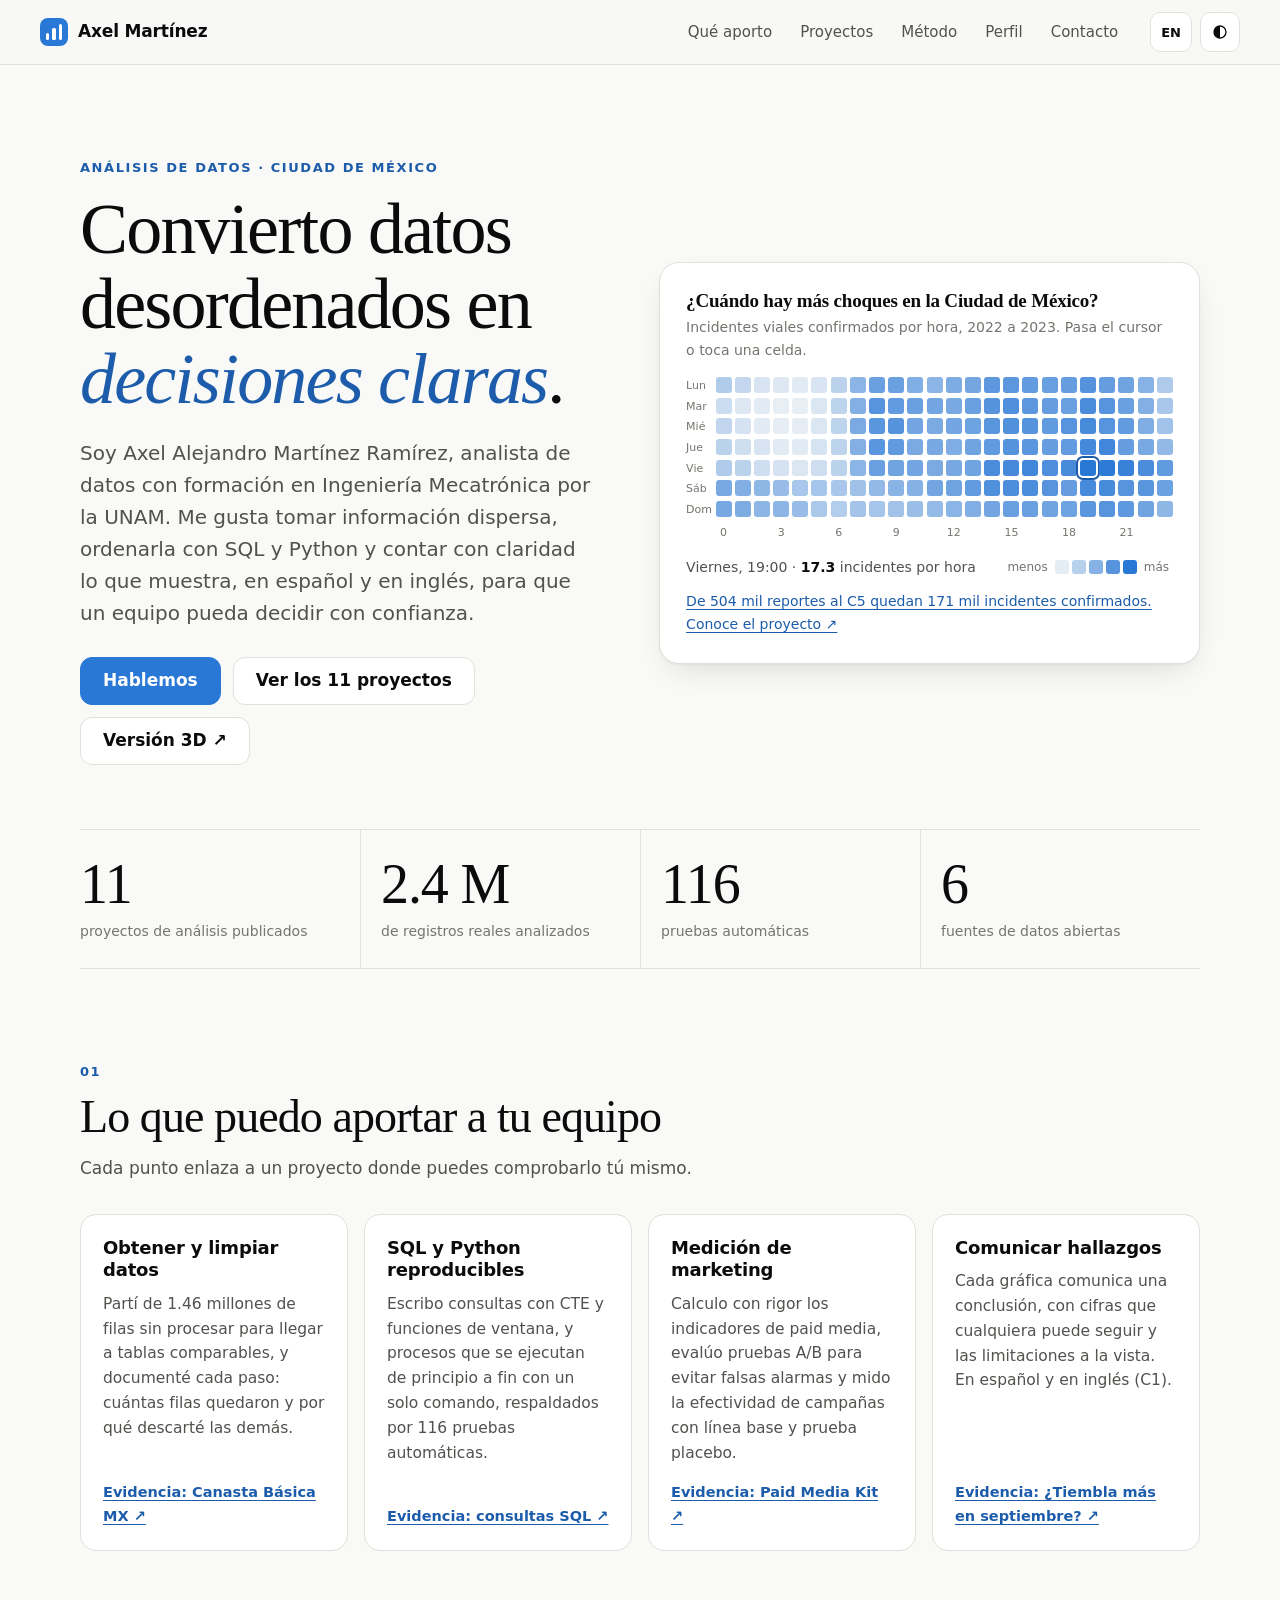
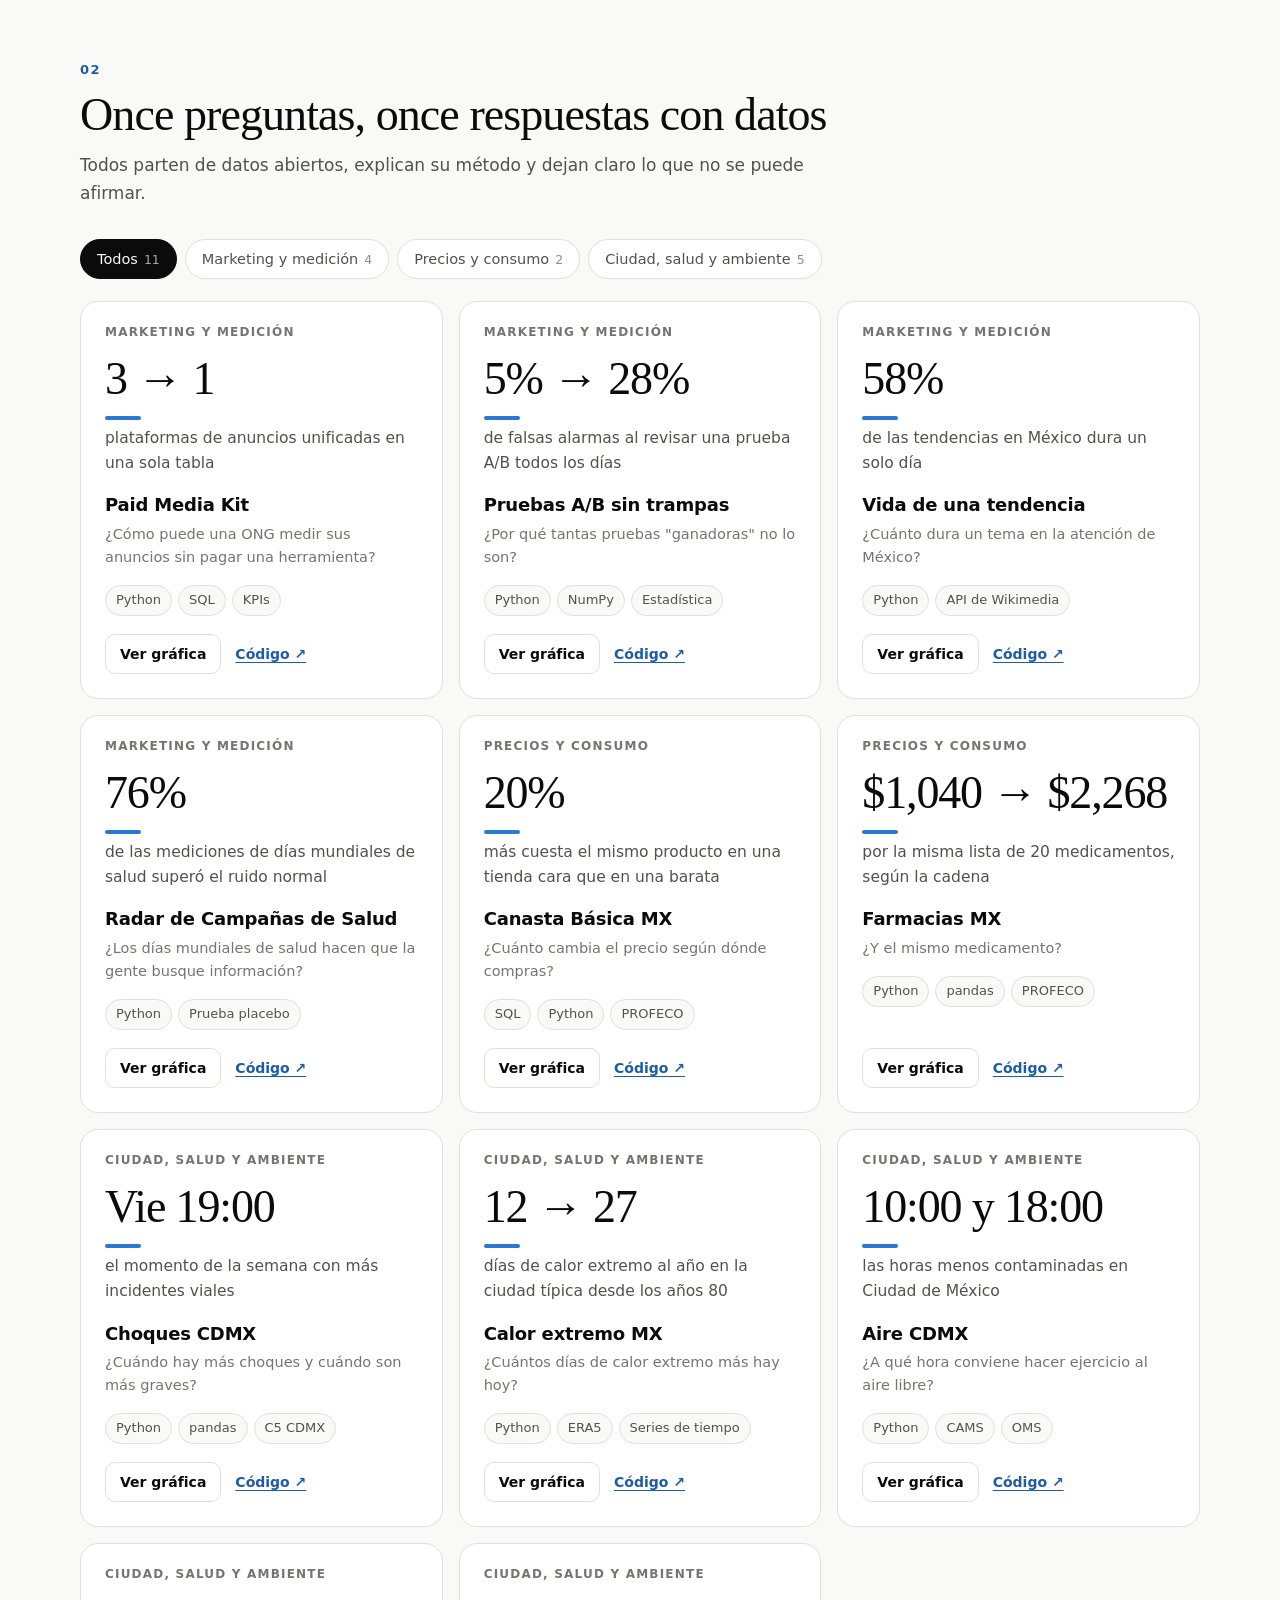
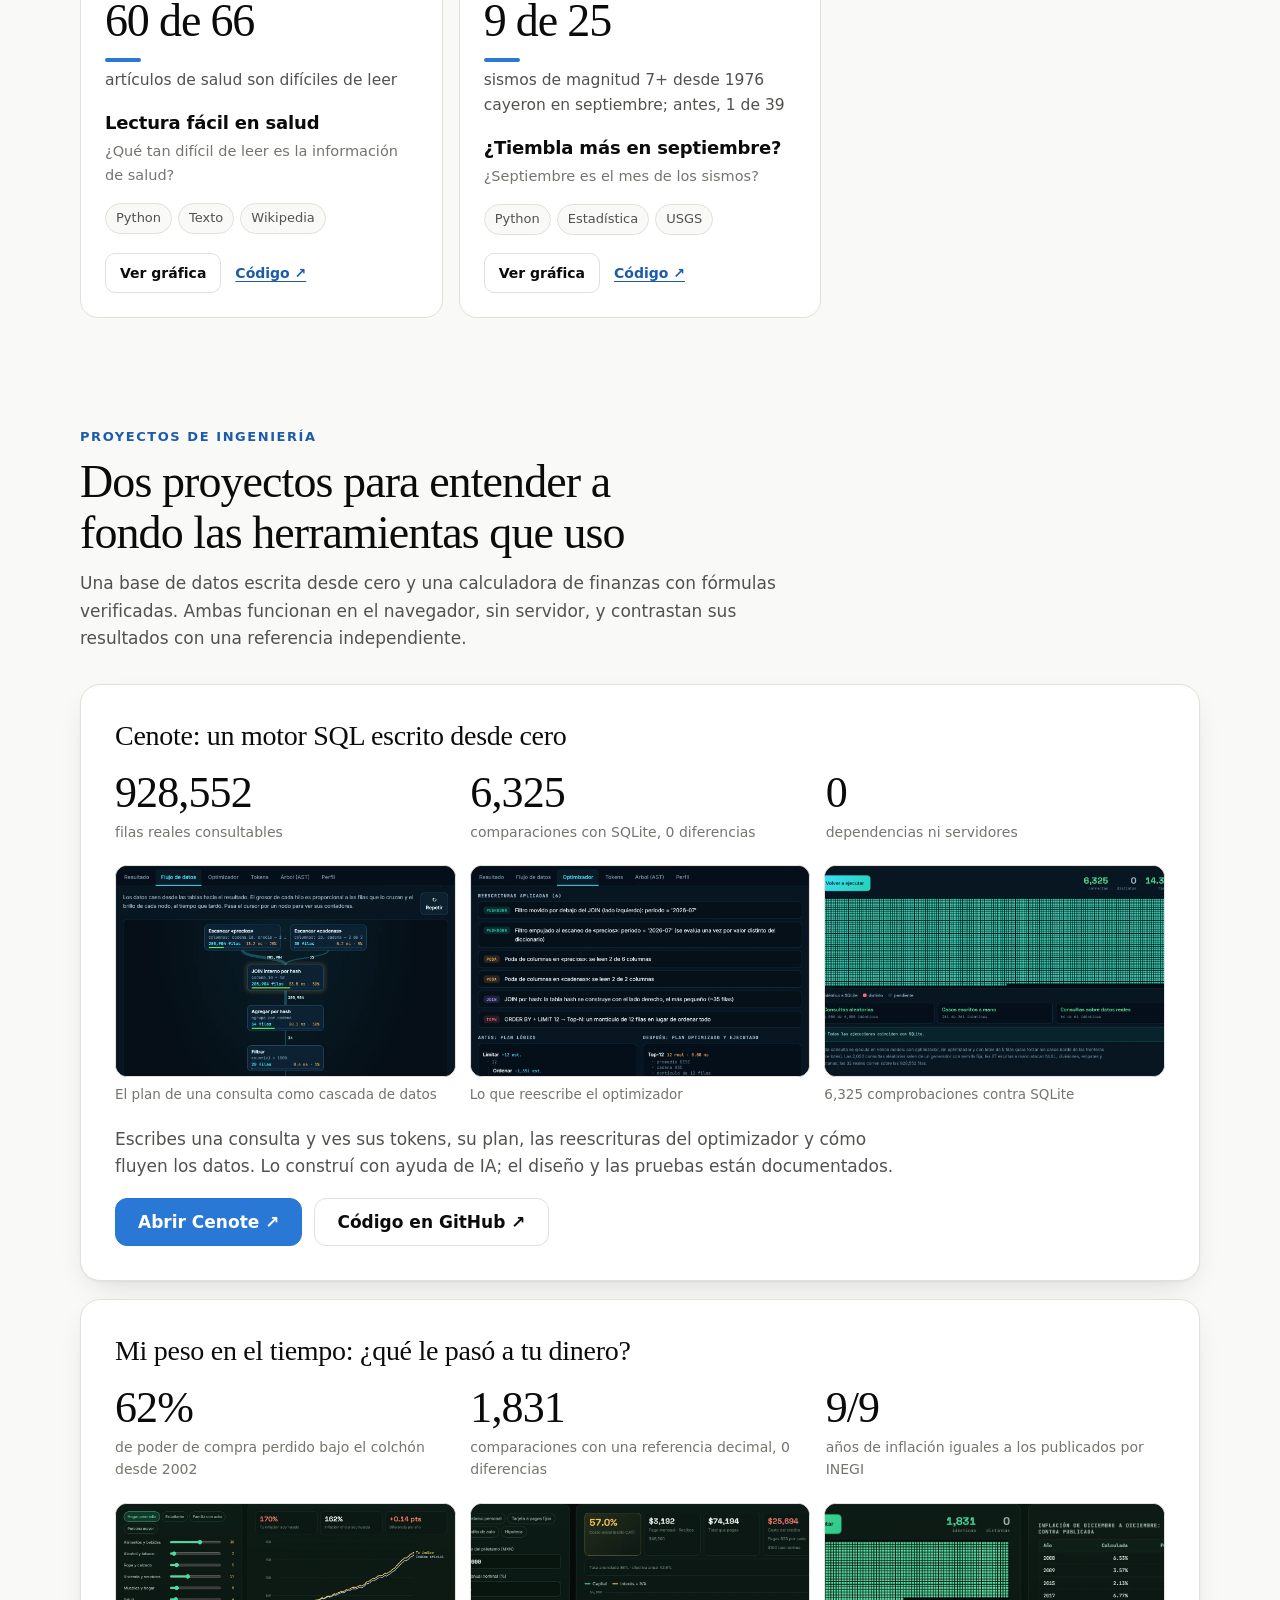
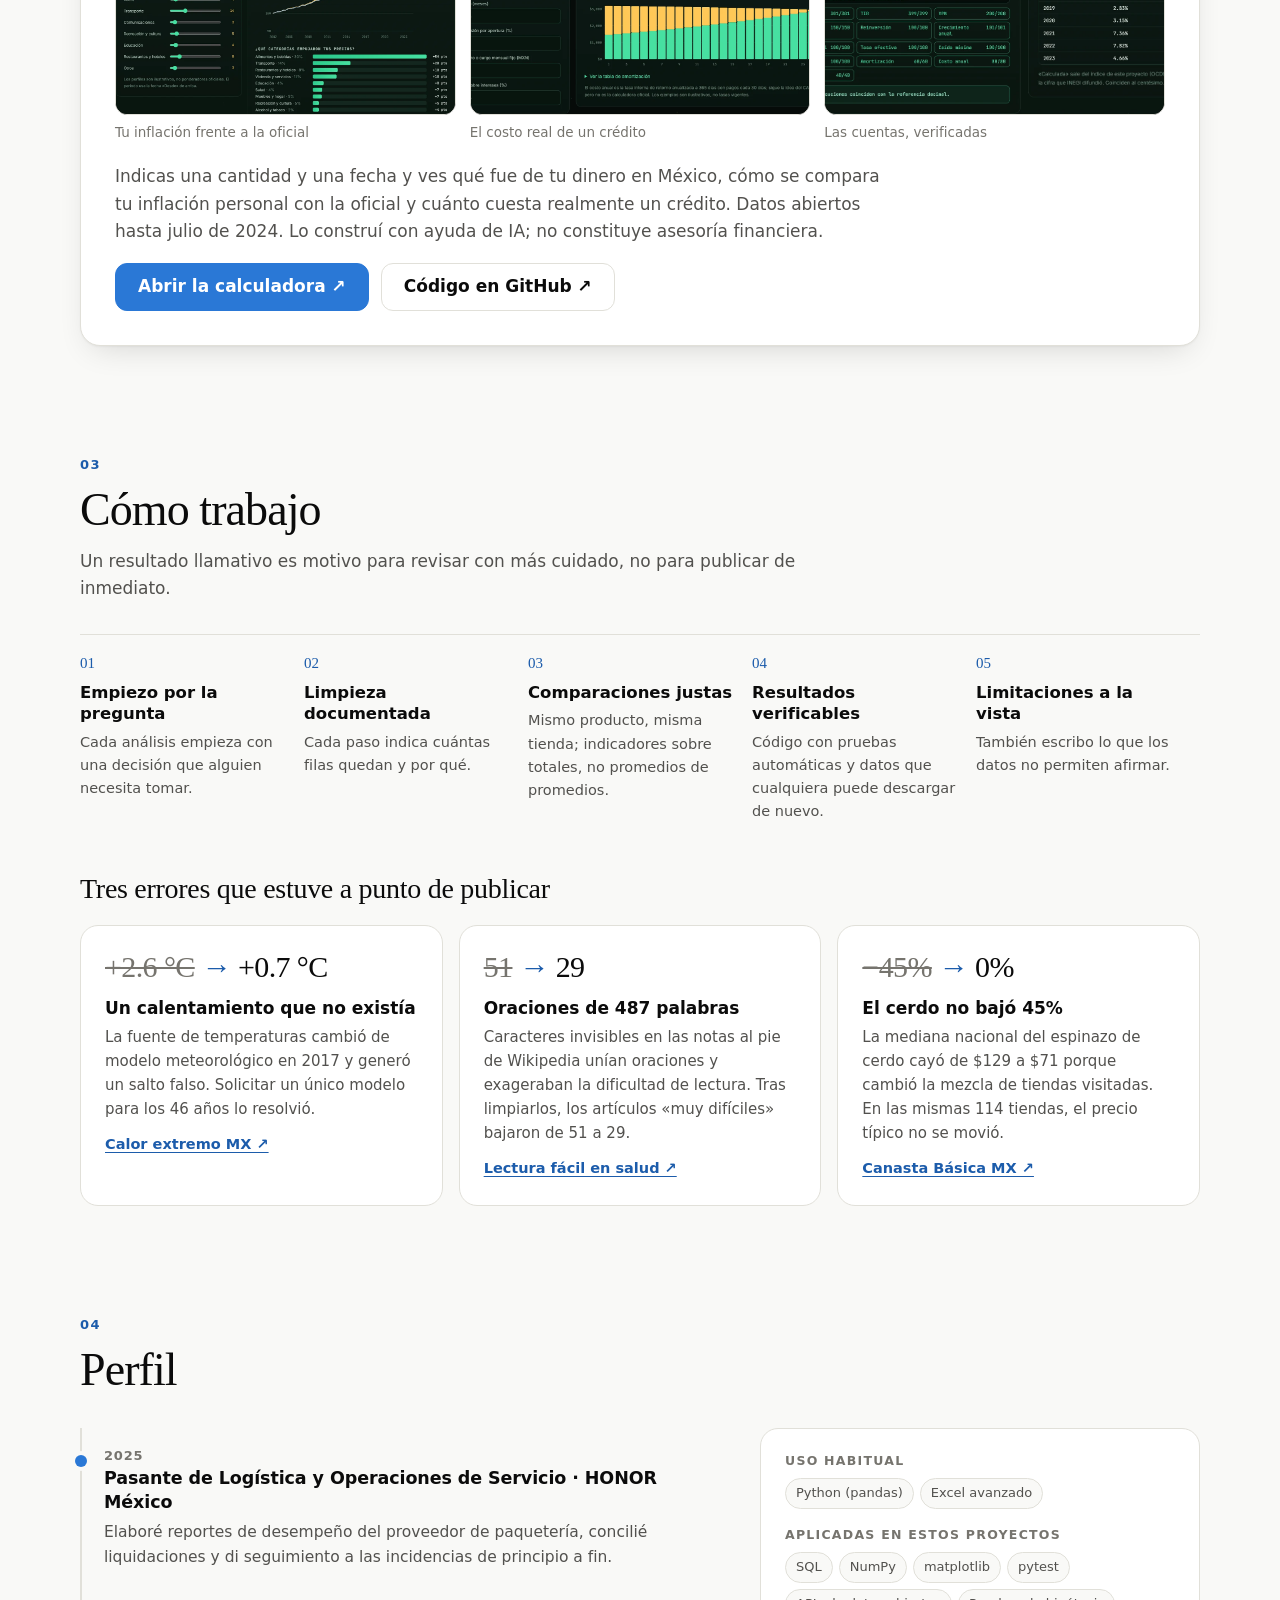
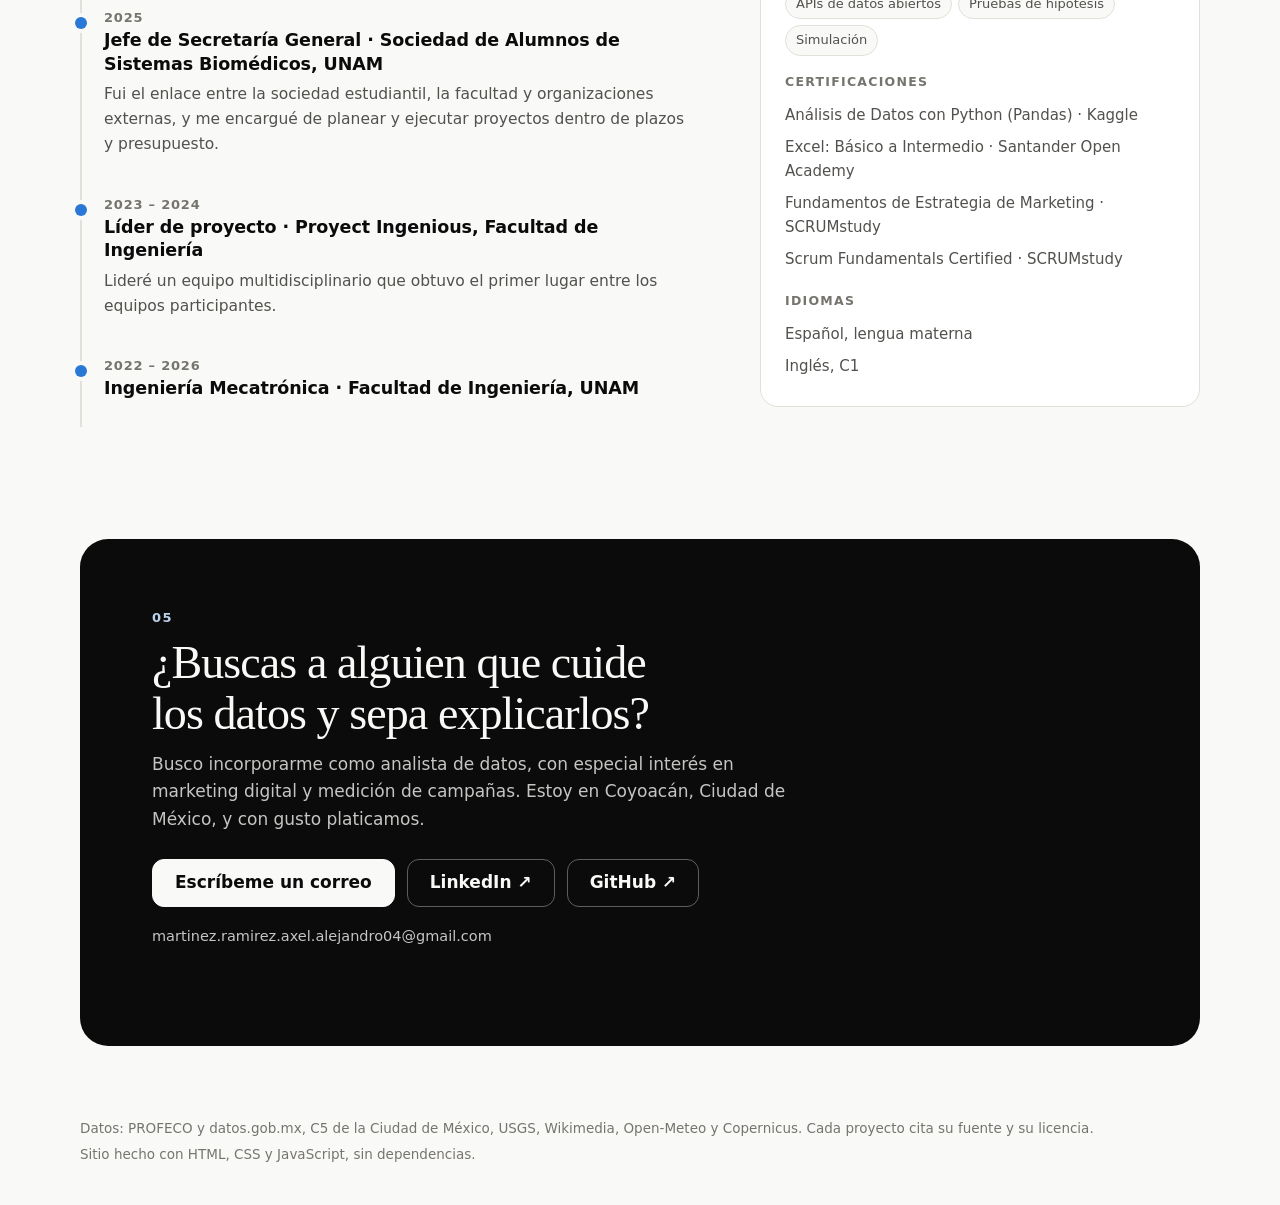
==== commit af7ed3f8: "Add project visuals and a redesigned profile with banner Co-Authored-By: Claude Sonnet 5.5 <noreply@" ====
--- a/index.html
+++ b/index.html
@@ -126,6 +126,11 @@
           <li><b>6,325</b><span data-i18n="eng.f2">comparaciones con SQLite, 0 diferencias</span></li>
           <li><b>0</b><span data-i18n="eng.f3">dependencias ni servidores</span></li>
         </ul>
+        <div class="feature-shots">
+          <figure><a href="assets/projects/cenote-flow.webp" target="_blank" rel="noopener"><img src="assets/projects/cenote-flow.webp" alt="Cenote: plan de ejecución con las filas que cruzan cada operador y el tiempo de cada uno" loading="lazy" decoding="async"></a><figcaption data-i18n="shot.c1">El plan de una consulta como cascada de datos</figcaption></figure>
+          <figure><a href="assets/projects/cenote-optimizer.webp" target="_blank" rel="noopener"><img src="assets/projects/cenote-optimizer.webp" alt="Cenote: reescrituras del optimizador y plan antes y después" loading="lazy" decoding="async"></a><figcaption data-i18n="shot.c2">Lo que reescribe el optimizador</figcaption></figure>
+          <figure><a href="assets/projects/cenote-verify.webp" target="_blank" rel="noopener"><img src="assets/projects/cenote-verify.webp" alt="Cenote: cuadrícula con las 6,325 comprobaciones, todas idénticas a SQLite" loading="lazy" decoding="async"></a><figcaption data-i18n="shot.c3">6,325 comprobaciones contra SQLite</figcaption></figure>
+        </div>
         <p class="feature-note" data-i18n="eng.note">Escribes una consulta y ves sus tokens, su plan, las reescrituras del optimizador y cómo fluyen los datos. Lo construí con ayuda de IA; el diseño y las pruebas están documentados.</p>
         <div class="feature-cta">
           <a class="btn primary" href="https://martinezramirezaxelalejandro04-ui.github.io/cenote-sql/" data-i18n="eng.cta1">Abrir Cenote ↗</a>
@@ -139,6 +144,11 @@
           <li><b>1,831</b><span data-i18n="eng2.f2">comparaciones con una referencia decimal, 0 diferencias</span></li>
           <li><b>9/9</b><span data-i18n="eng2.f3">años de inflación iguales a los publicados por INEGI</span></li>
         </ul>
+        <div class="feature-shots">
+          <figure><a href="assets/projects/peso-inflacion.webp" target="_blank" rel="noopener"><img src="assets/projects/peso-inflacion.webp" alt="Mi peso en el tiempo: inflación personal frente a la oficial y categorías que empujaron los precios" loading="lazy" decoding="async"></a><figcaption data-i18n="shot.p1">Tu inflación frente a la oficial</figcaption></figure>
+          <figure><a href="assets/projects/peso-credito.webp" target="_blank" rel="noopener"><img src="assets/projects/peso-credito.webp" alt="Mi peso en el tiempo: capital e intereses en cada pago de un crédito" loading="lazy" decoding="async"></a><figcaption data-i18n="shot.p2">El costo real de un crédito</figcaption></figure>
+          <figure><a href="assets/projects/peso-cuentas.webp" target="_blank" rel="noopener"><img src="assets/projects/peso-cuentas.webp" alt="Mi peso en el tiempo: 1,831 comprobaciones y tabla de inflación frente a INEGI" loading="lazy" decoding="async"></a><figcaption data-i18n="shot.p3">Las cuentas, verificadas</figcaption></figure>
+        </div>
         <p class="feature-note" data-i18n="eng2.note">Indicas una cantidad y una fecha y ves qué fue de tu dinero en México, cómo se compara tu inflación personal con la oficial y cuánto cuesta realmente un crédito. Datos abiertos hasta julio de 2024. Lo construí con ayuda de IA; no constituye asesoría financiera.</p>
         <div class="feature-cta">
           <a class="btn primary" href="https://martinezramirezaxelalejandro04-ui.github.io/peso-en-el-tiempo/" data-i18n="eng2.cta1">Abrir la calculadora ↗</a>
--- a/styles.css
+++ b/styles.css
@@ -328,3 +328,11 @@
 
 .feature h3 { font: 500 clamp(22px, 2.6vw, 28px)/1.2 var(--serif); letter-spacing: -.01em; }
 .feature + .feature { margin-top: 18px; }
+
+.feature-shots { display: grid; grid-template-columns: repeat(3, minmax(0, 1fr)); gap: 14px; margin: 4px 0; }
+.feature-shots figure { margin: 0; display: grid; gap: 8px; align-content: start; }
+.feature-shots a { display: block; border: 1px solid var(--line); border-radius: 12px; overflow: hidden; background: #060b10; transition: transform .18s ease, box-shadow .18s ease; }
+.feature-shots a:hover { transform: translateY(-3px); box-shadow: var(--shadow); }
+.feature-shots img { display: block; width: 100%; height: 210px; object-fit: cover; object-position: top; }
+.feature-shots figcaption { font-size: 13.5px; color: var(--muted); line-height: 1.4; }
+@media (max-width: 760px) { .feature-shots { grid-template-columns: 1fr; } .feature-shots img { height: auto; max-height: 260px; } }
